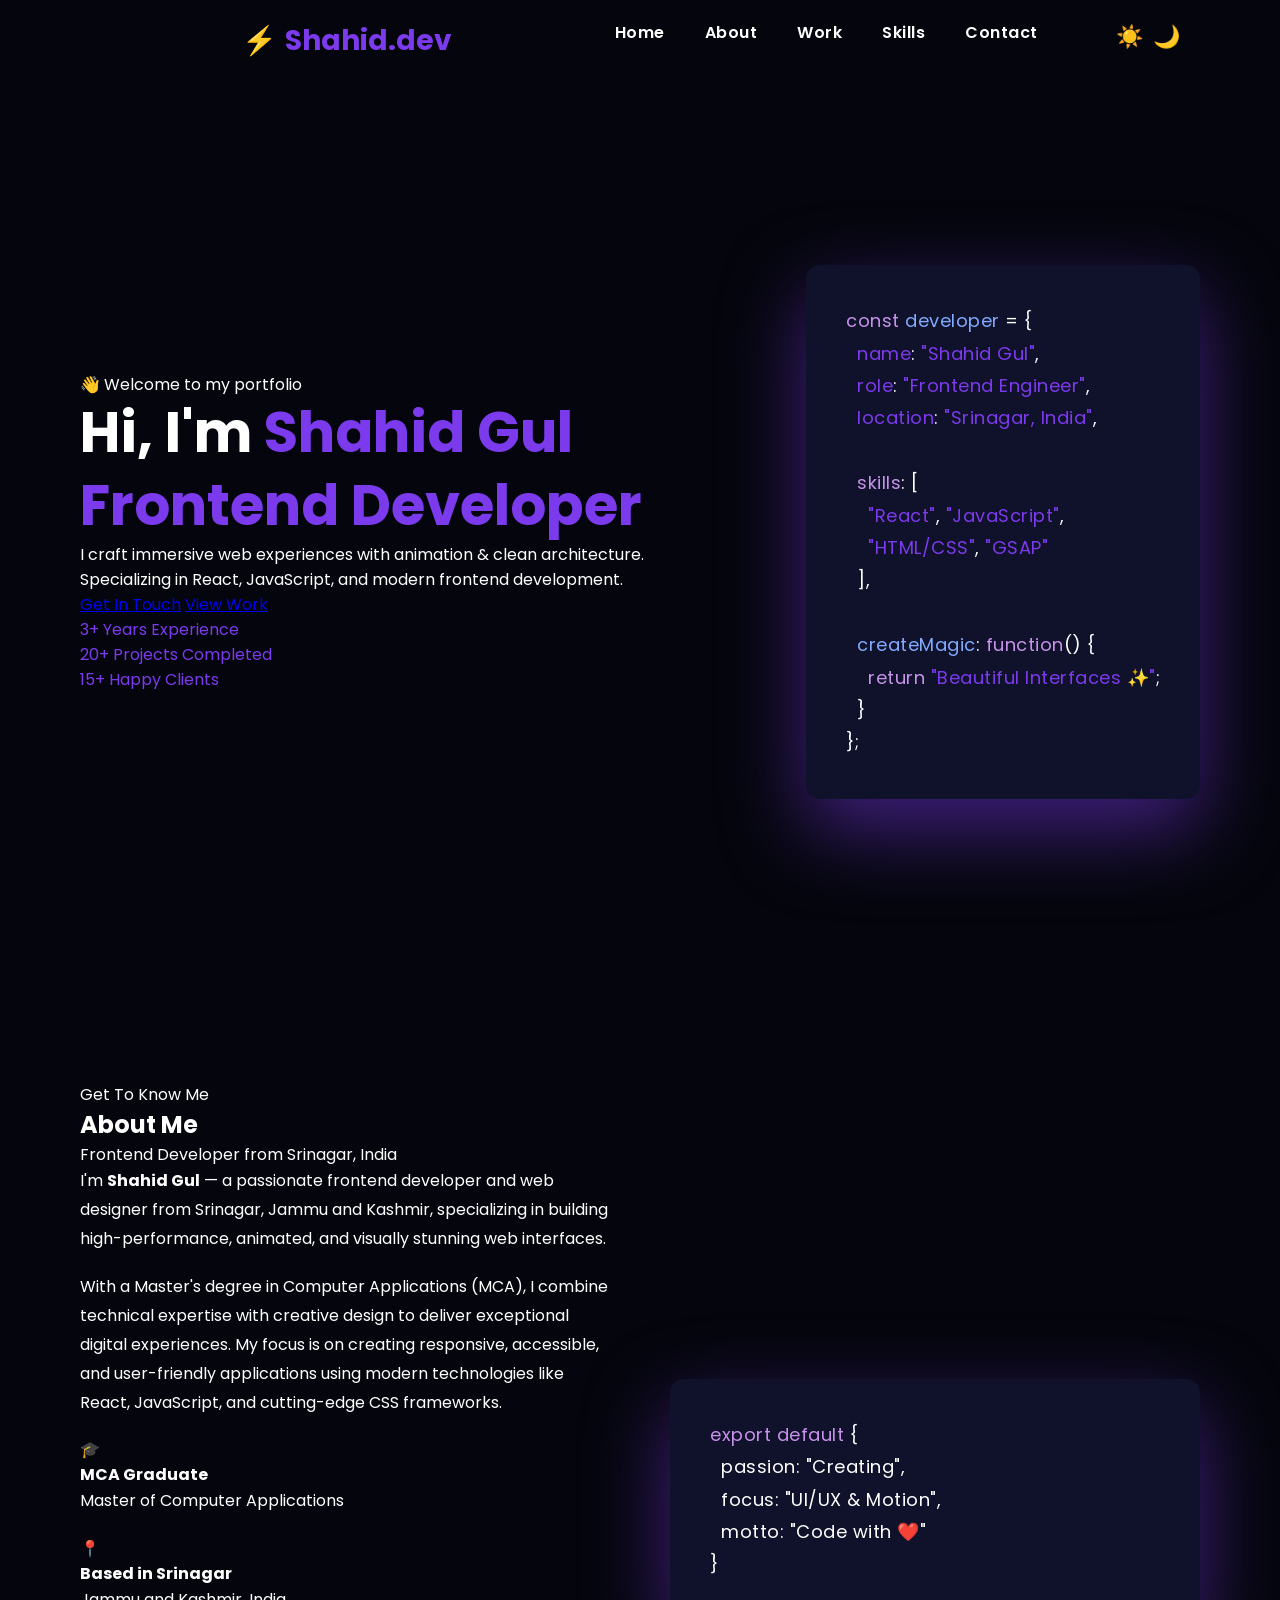
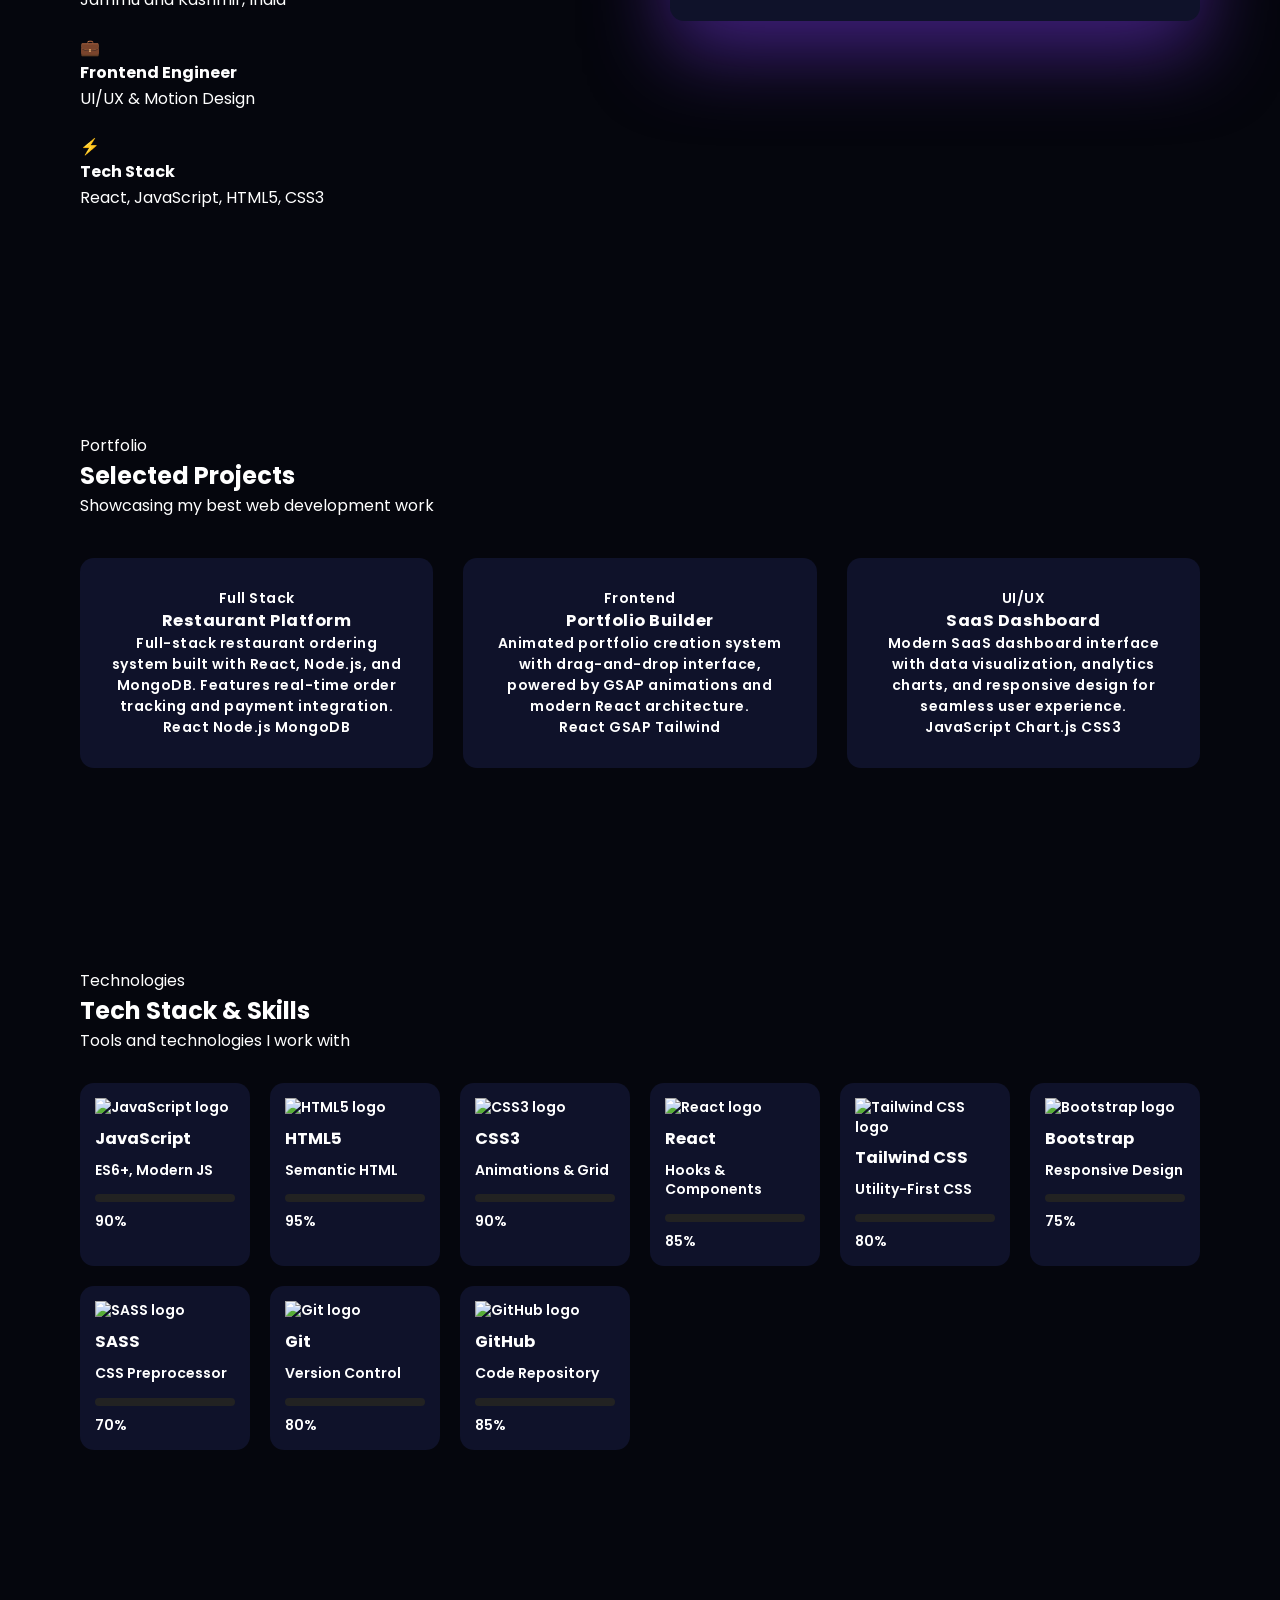
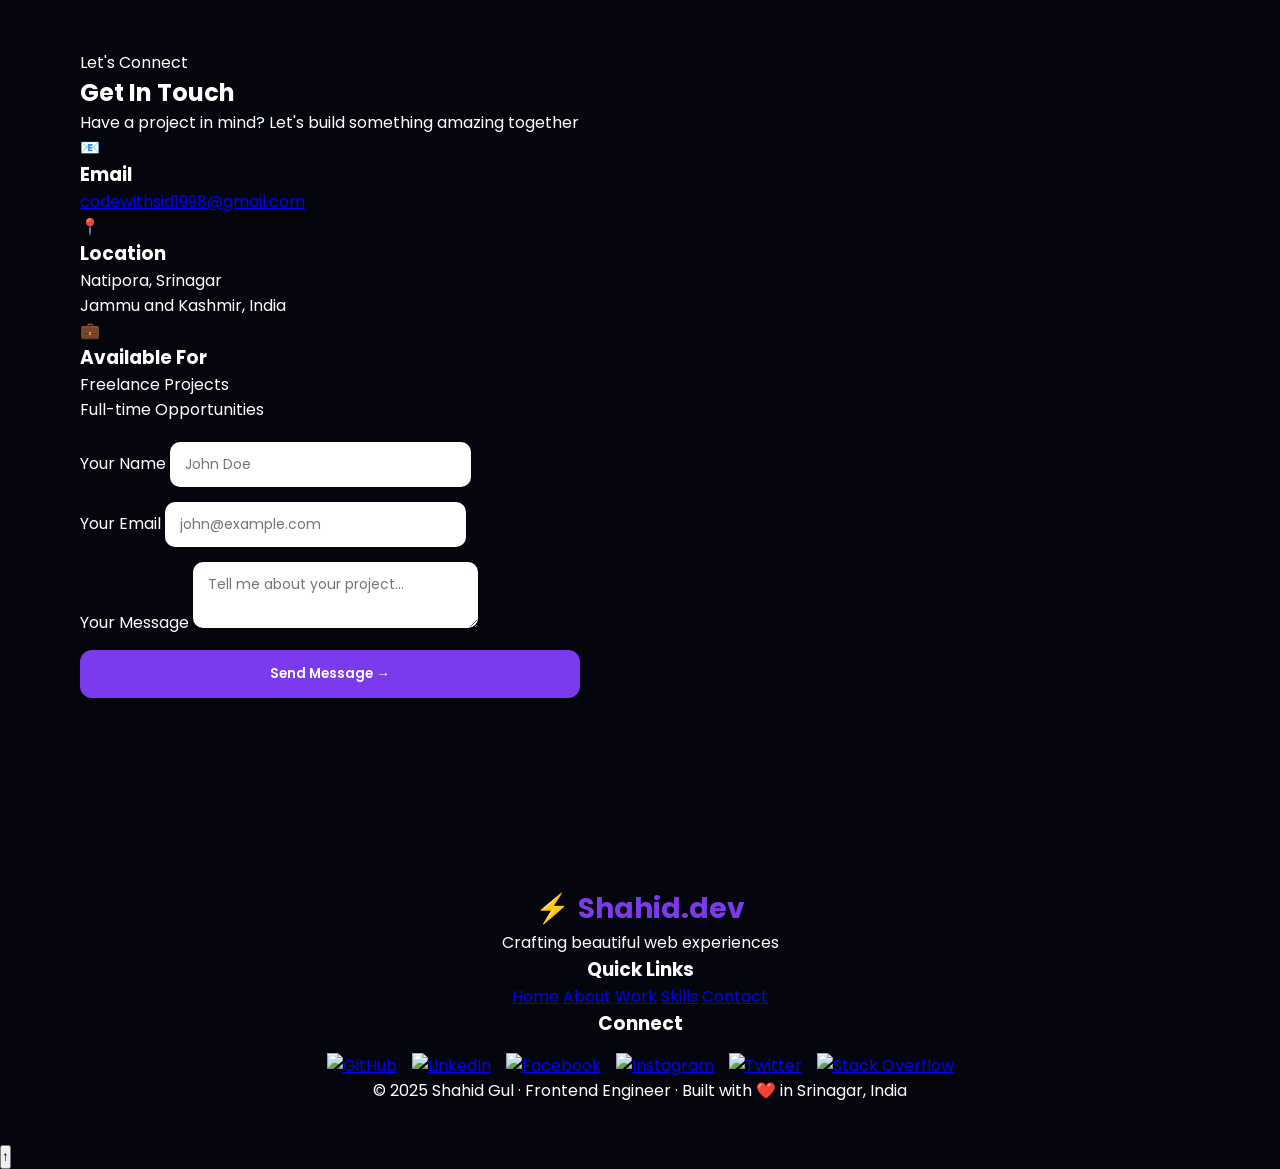
==== index.html @ ed19903a "Update index.html" ====
<!DOCTYPE html>
<html lang="en">

<head>
  <meta charset="UTF-8">
  <meta http-equiv="X-UA-Compatible" content="IE=edge">
  <meta name="viewport" content="width=device-width, initial-scale=1.0">

  <!-- Primary Meta Tags -->
  <title>Shahid Gul | Frontend Developer & Web Designer Portfolio</title>
  <meta name="title" content="Shahid Gul | Frontend Developer & Web Designer Portfolio">
  <meta name="description" content="Shahid Gul - Frontend Engineer specializing in React, JavaScript, HTML/CSS. MCA Graduate from Srinagar creating high-performance animated web interfaces. View portfolio projects and contact for web development services.">
  <meta name="keywords" content="Shahid Gul, frontend developer, web developer portfolio, React developer, JavaScript developer, Srinagar developer, MCA graduate, UI developer, web designer Kashmir, frontend engineer">
  <meta name="author" content="Shahid Gul">
  <meta name="robots" content="index, follow">
  <link rel="canonical" href="https://shahidgul.dev/">

  <!-- Open Graph / Facebook -->
  <meta property="og:type" content="website">
  <meta property="og:url" content="https://shahidgul.dev/">
  <meta property="og:title" content="Shahid Gul | Frontend Developer & Web Designer Portfolio">
  <meta property="og:description" content="Frontend Engineer specializing in React, JavaScript, and animated web interfaces. View my portfolio projects and get in touch for web development services.">
  <meta property="og:image" content="https://shahidgul.dev/img/og-image.jpg">
  <meta property="og:site_name" content="Shahid Gul Portfolio">
  <meta property="og:locale" content="en_US">

  <!-- Twitter Card -->
  <meta name="twitter:card" content="summary_large_image">
  <meta name="twitter:url" content="https://shahidgul.dev/">
  <meta name="twitter:title" content="Shahid Gul | Frontend Developer Portfolio">
  <meta name="twitter:description" content="Frontend Engineer specializing in React, JavaScript, and animated web interfaces. MCA Graduate from Srinagar, India.">
  <meta name="twitter:image" content="https://shahidgul.dev/img/twitter-card.jpg">
  <meta name="twitter:creator" content="@Imshahidsid">

  <!-- Favicon -->
  <link rel="icon" type="image/png" sizes="32x32" href="img/favicon-32x32.png">
  <link rel="icon" type="image/png" sizes="16x16" href="img/favicon-16x16.png">
  <link rel="apple-touch-icon" sizes="180x180" href="img/apple-touch-icon.png">

  <!-- Schema.org JSON-LD Structured Data -->
  <script type="application/ld+json">
  {
    "@context": "https://schema.org",
    "@type": "Person",
    "name": "Shahid Gul",
    "url": "https://shahidgul.dev",
    "image": "https://shahidgul.dev/img/profile.jpg",
    "jobTitle": "Frontend Developer",
    "worksFor": {
      "@type": "Organization",
      "name": "Freelance"
    },
    "description": "Frontend Engineer specializing in React, JavaScript, HTML/CSS and animated web interfaces",
    "address": {
      "@type": "PostalAddress",
      "addressLocality": "Srinagar",
      "addressRegion": "Jammu and Kashmir",
      "addressCountry": "India"
    },
    "alumniOf": {
      "@type": "EducationalOrganization",
      "name": "University (MCA Graduate)"
    },
    "knowsAbout": [
      "JavaScript",
      "React",
      "HTML",
      "CSS",
      "Tailwind CSS",
      "Bootstrap",
      "SASS",
      "Git",
      "GitHub",
      "Frontend Development",
      "Web Design",
      "UI/UX"
    ],
    "sameAs": [
      "https://github.com/Shahidsid007",
      "https://linkedin.com/in/shahid-gul-42a1691aa",
      "https://facebook.com/ishahid.1998",
      "https://instagram.com/i.mshahid___sid",
      "https://x.com/Imshahidsid",
      "https://stackoverflow.com/users/14758146"
    ]
  }
  </script>

  <!-- Fonts -->
  <link rel="preconnect" href="https://fonts.googleapis.com">
  <link rel="preconnect" href="https://fonts.gstatic.com" crossorigin>
  <link href="https://fonts.googleapis.com/css2?family=Poppins:wght@300;400;500;600;700;800&family=Fira+Code:wght@400;600&display=swap" rel="stylesheet">

  <!-- GSAP -->
  <script src="https://cdnjs.cloudflare.com/ajax/libs/gsap/3.12.5/gsap.min.js" defer></script>
  <script src="https://cdnjs.cloudflare.com/ajax/libs/gsap/3.12.5/ScrollTrigger.min.js" defer></script>

  <!-- CSS -->
  <link rel="stylesheet" href="style.css">
</head>

<body class="dark">

  <!-- Animated Background -->
  <div class="animated-bg">
    <div class="gradient-circle circle-1"></div>
    <div class="gradient-circle circle-2"></div>
    <div class="gradient-circle circle-3"></div>
  </div>

  <!-- THEME SWITCH -->
  <div class="theme-switch" aria-label="Toggle dark/light theme">
    <span class="sun" aria-hidden="true">☀️</span>
    <span class="moon" aria-hidden="true">🌙</span>
  </div>

  <!-- NAVBAR -->
  <header class="navbar" role="banner">
    <div class="logo">
      <span class="logo-icon">⚡</span>
      <span class="logo-text">Shahid.dev</span>
    </div>
    <nav class="nav-links" role="navigation" aria-label="Main navigation">
      <a href="#home" class="nav-link">Home</a>
      <a href="#about-section" class="nav-link">About</a>
      <a href="#work" class="nav-link">Work</a>
      <a href="#tech-stack" class="nav-link">Skills</a>
      <a href="#contact" class="nav-link">Contact</a>
    </nav>
  </header>

  <!-- HERO -->
  <section class="hero" id="home">
    <div class="hero-content parallax" data-depth="0.4">
      <div class="hero-badge">👋 Welcome to my portfolio</div>
      <h1>
        Hi, I'm <span class="gradient-text">Shahid Gul</span><br>
        <span class="typing-text">Frontend Developer</span>
      </h1>
      <p class="hero-subtitle">
        I craft immersive web experiences with animation & clean architecture. 
        Specializing in React, JavaScript, and modern frontend development.
      </p>
      <div class="hero-buttons">
        <a href="#contact" class="btn btn-primary">Get In Touch</a>
        <a href="#work" class="btn btn-secondary">View Work</a>
      </div>
      <div class="hero-stats">
        <div class="stat-item">
          <span class="stat-number">3+</span>
          <span class="stat-label">Years Experience</span>
        </div>
        <div class="stat-item">
          <span class="stat-number">20+</span>
          <span class="stat-label">Projects Completed</span>
        </div>
        <div class="stat-item">
          <span class="stat-number">15+</span>
          <span class="stat-label">Happy Clients</span>
        </div>
      </div>
    </div>

    <div class="hero-visual parallax" data-depth="0.8">
      <div class="code-card big" role="img" aria-label="Code snippet example">
        <div class="code-header">
          <span class="dot red" aria-hidden="true"></span>
          <span class="dot yellow" aria-hidden="true"></span>
          <span class="dot green" aria-hidden="true"></span>
        </div>
        <pre class="code"><span class="kw">const</span> <span class="func">developer</span> = {
  <span class="prop">name</span>: <span class="str">"Shahid Gul"</span>,
  <span class="prop">role</span>: <span class="str">"Frontend Engineer"</span>,
  <span class="prop">location</span>: <span class="str">"Srinagar, India"</span>,
  
  <span class="kw">skills</span>: [
    <span class="str">"React"</span>, <span class="str">"JavaScript"</span>,
    <span class="str">"HTML/CSS"</span>, <span class="str">"GSAP"</span>
  ],
  
  <span class="func">createMagic</span>: <span class="kw">function</span>() {
    <span class="kw">return</span> <span class="str">"Beautiful Interfaces ✨"</span>;
  }
};</pre>
      </div>
    </div>
  </section>

  <!-- ABOUT -->
  <section class="section about-section" id="about-section">
    <div class="section-header">
      <span class="section-badge">Get To Know Me</span>
      <h2 class="section-title">About Me</h2>
      <p class="section-subtitle">Frontend Developer from Srinagar, India</p>
    </div>

    <div class="about-grid">
      <div class="about-text">
        <div class="about-content">
          <p class="lead-text">
            I'm <strong>Shahid Gul</strong> — a passionate frontend developer and web designer 
            from Srinagar, Jammu and Kashmir, specializing in building high-performance, 
            animated, and visually stunning web interfaces.
          </p>
          <p>
            With a Master's degree in Computer Applications (MCA), I combine technical 
            expertise with creative design to deliver exceptional digital experiences. 
            My focus is on creating responsive, accessible, and user-friendly applications 
            using modern technologies like React, JavaScript, and cutting-edge CSS frameworks.
          </p>
          <div class="about-highlights">
            <div class="highlight-item">
              <span class="highlight-icon">🎓</span>
              <div>
                <strong>MCA Graduate</strong>
                <p>Master of Computer Applications</p>
              </div>
            </div>
            <div class="highlight-item">
              <span class="highlight-icon">📍</span>
              <div>
                <strong>Based in Srinagar</strong>
                <p>Jammu and Kashmir, India</p>
              </div>
            </div>
            <div class="highlight-item">
              <span class="highlight-icon">💼</span>
              <div>
                <strong>Frontend Engineer</strong>
                <p>UI/UX & Motion Design</p>
              </div>
            </div>
            <div class="highlight-item">
              <span class="highlight-icon">⚡</span>
              <div>
                <strong>Tech Stack</strong>
                <p>React, JavaScript, HTML5, CSS3</p>
              </div>
            </div>
          </div>
        </div>
      </div>

      <div class="about-visual parallax" data-depth="0.6">
        <div class="code-card mini" role="img" aria-label="Developer focus code snippet">
          <div class="code-header">
            <span class="dot red"></span>
            <span class="dot yellow"></span>
            <span class="dot green"></span>
          </div>
          <pre class="code"><span class="kw">export default</span> {
  <span class="prop">passion</span>: <span class="str">"Creating"</span>,
  <span class="prop">focus</span>: <span class="str">"UI/UX & Motion"</span>,
  <span class="prop">motto</span>: <span class="str">"Code with ❤️"</span>
}</pre>
        </div>
        <div class="about-image-placeholder">
          <div class="profile-decoration"></div>
        </div>
      </div>
    </div>
  </section>

  <!-- WORK -->
  <section class="section" id="work">
    <div class="section-header">
      <span class="section-badge">Portfolio</span>
      <h2 class="section-title">Selected Projects</h2>
      <p class="section-subtitle">Showcasing my best web development work</p>
    </div>

    <div class="cards">
      <article class="card" data-category="web-app">
        <div class="card-image">
          <div class="card-overlay">
            <span class="card-tag">Full Stack</span>
          </div>
        </div>
        <div class="card-content">
          <h3>Restaurant Platform</h3>
          <p>Full-stack restaurant ordering system built with React, Node.js, and MongoDB. Features real-time order tracking and payment integration.</p>
          <div class="card-tech">
            <span class="tech-badge">React</span>
            <span class="tech-badge">Node.js</span>
            <span class="tech-badge">MongoDB</span>
          </div>
        </div>
      </article>

      <article class="card" data-category="web-design">
        <div class="card-image">
          <div class="card-overlay">
            <span class="card-tag">Frontend</span>
          </div>
        </div>
        <div class="card-content">
          <h3>Portfolio Builder</h3>
          <p>Animated portfolio creation system with drag-and-drop interface, powered by GSAP animations and modern React architecture.</p>
          <div class="card-tech">
            <span class="tech-badge">React</span>
            <span class="tech-badge">GSAP</span>
            <span class="tech-badge">Tailwind</span>
          </div>
        </div>
      </article>

      <article class="card" data-category="ui-ux">
        <div class="card-image">
          <div class="card-overlay">
            <span class="card-tag">UI/UX</span>
          </div>
        </div>
        <div class="card-content">
          <h3>SaaS Dashboard</h3>
          <p>Modern SaaS dashboard interface with data visualization, analytics charts, and responsive design for seamless user experience.</p>
          <div class="card-tech">
            <span class="tech-badge">JavaScript</span>
            <span class="tech-badge">Chart.js</span>
            <span class="tech-badge">CSS3</span>
          </div>
        </div>
      </article>
    </div>
  </section>

  <!-- TECH STACK -->
  <section class="section" id="tech-stack">
    <div class="section-header">
      <span class="section-badge">Technologies</span>
      <h2 class="section-title">Tech Stack & Skills</h2>
      <p class="section-subtitle">Tools and technologies I work with</p>
    </div>

    <div class="tech-grid">
      <div class="tech-card" data-skill="90">
        <div class="tech-icon">
          <img src="img/js.png" alt="JavaScript logo" width="48" height="48" loading="lazy" />
        </div>
        <h3>JavaScript</h3>
        <p>ES6+, Modern JS</p>
        <div class="skill-bar" role="progressbar" aria-valuenow="90" aria-valuemin="0" aria-valuemax="100">
          <div class="skill-fill" data-width="90%"></div>
        </div>
        <span class="skill-percentage">90%</span>
      </div>

      <div class="tech-card" data-skill="95">
        <div class="tech-icon">
          <img src="img/html.png" alt="HTML5 logo" width="48" height="48" loading="lazy" />
        </div>
        <h3>HTML5</h3>
        <p>Semantic HTML</p>
        <div class="skill-bar" role="progressbar" aria-valuenow="95" aria-valuemin="0" aria-valuemax="100">
          <div class="skill-fill" data-width="95%"></div>
        </div>
        <span class="skill-percentage">95%</span>
      </div>

      <div class="tech-card" data-skill="90">
        <div class="tech-icon">
          <img src="img/css-3.png" alt="CSS3 logo" width="48" height="48" loading="lazy" />
        </div>
        <h3>CSS3</h3>
        <p>Animations & Grid</p>
        <div class="skill-bar" role="progressbar" aria-valuenow="90" aria-valuemin="0" aria-valuemax="100">
          <div class="skill-fill" data-width="90%"></div>
        </div>
        <span class="skill-percentage">90%</span>
      </div>

      <div class="tech-card" data-skill="85">
        <div class="tech-icon">
          <img src="img/atom.png" alt="React logo" width="48" height="48" loading="lazy" />
        </div>
        <h3>React</h3>
        <p>Hooks & Components</p>
        <div class="skill-bar" role="progressbar" aria-valuenow="85" aria-valuemin="0" aria-valuemax="100">
          <div class="skill-fill" data-width="85%"></div>
        </div>
        <span class="skill-percentage">85%</span>
      </div>

      <div class="tech-card" data-skill="80">
        <div class="tech-icon">
          <img src="img/tailwind.png" alt="Tailwind CSS logo" width="48" height="48" loading="lazy" />
        </div>
        <h3>Tailwind CSS</h3>
        <p>Utility-First CSS</p>
        <div class="skill-bar" role="progressbar" aria-valuenow="80" aria-valuemin="0" aria-valuemax="100">
          <div class="skill-fill" data-width="80%"></div>
        </div>
        <span class="skill-percentage">80%</span>
      </div>

      <div class="tech-card" data-skill="75">
        <div class="tech-icon">
          <img src="img/bootstrap.png" alt="Bootstrap logo" width="48" height="48" loading="lazy" />
        </div>
        <h3>Bootstrap</h3>
        <p>Responsive Design</p>
        <div class="skill-bar" role="progressbar" aria-valuenow="75" aria-valuemin="0" aria-valuemax="100">
          <div class="skill-fill" data-width="75%"></div>
        </div>
        <span class="skill-percentage">75%</span>
      </div>

      <div class="tech-card" data-skill="70">
        <div class="tech-icon">
          <img src="img/sass.png" alt="SASS logo" width="48" height="48" loading="lazy" />
        </div>
        <h3>SASS</h3>
        <p>CSS Preprocessor</p>
        <div class="skill-bar" role="progressbar" aria-valuenow="70" aria-valuemin="0" aria-valuemax="100">
          <div class="skill-fill" data-width="70%"></div>
        </div>
        <span class="skill-percentage">70%</span>
      </div>

      <div class="tech-card" data-skill="80">
        <div class="tech-icon">
          <img src="img/social.png" alt="Git logo" width="48" height="48" loading="lazy" />
        </div>
        <h3>Git</h3>
        <p>Version Control</p>
        <div class="skill-bar" role="progressbar" aria-valuenow="80" aria-valuemin="0" aria-valuemax="100">
          <div class="skill-fill" data-width="80%"></div>
        </div>
        <span class="skill-percentage">80%</span>
      </div>

      <div class="tech-card" data-skill="85">
        <div class="tech-icon">
          <img src="img/github.png" alt="GitHub logo" width="48" height="48" loading="lazy" />
        </div>
        <h3>GitHub</h3>
        <p>Code Repository</p>
        <div class="skill-bar" role="progressbar" aria-valuenow="85" aria-valuemin="0" aria-valuemax="100">
          <div class="skill-fill" data-width="85%"></div>
        </div>
        <span class="skill-percentage">85%</span>
      </div>
    </div>
  </section>

  <!-- CONTACT -->
  <section class="section" id="contact">
    <div class="section-header">
      <span class="section-badge">Let's Connect</span>
      <h2 class="section-title">Get In Touch</h2>
      <p class="section-subtitle">Have a project in mind? Let's build something amazing together</p>
    </div>

    <div class="contact-wrapper">
      <div class="contact-info">
        <div class="contact-item">
          <div class="contact-icon">📧</div>
          <div>
            <h3>Email</h3>
            <a href="mailto:codewithsid1998@gmail.com">codewithsid1998@gmail.com</a>
          </div>
        </div>
        <div class="contact-item">
          <div class="contact-icon">📍</div>
          <div>
            <h3>Location</h3>
            <p>Natipora, Srinagar<br>Jammu and Kashmir, India</p>
          </div>
        </div>
        <div class="contact-item">
          <div class="contact-icon">💼</div>
          <div>
            <h3>Available For</h3>
            <p>Freelance Projects<br>Full-time Opportunities</p>
          </div>
        </div>
      </div>

      <form action="mailto:codewithsid1998@gmail.com" method="post" enctype="text/plain" class="contact-form">
        <div class="form-group">
          <label for="name">Your Name</label>
          <input type="text" id="name" name="name" placeholder="John Doe" required>
        </div>
        
        <div class="form-group">
          <label for="email">Your Email</label>
          <input type="email" id="email" name="email" placeholder="john@example.com" required>
        </div>
        
        <div class="form-group">
          <label for="message">Your Message</label>
          <textarea id="message" name="message" placeholder="Tell me about your project..." required></textarea>
        </div>
        
        <button type="submit" class="btn btn-primary btn-block">
          <span>Send Message</span>
          <span class="btn-icon">→</span>
        </button>
      </form>
    </div>
  </section>

  <!-- FOOTER -->
  <footer class="footer" role="contentinfo">
    <div class="footer-content">
      <div class="footer-brand">
        <div class="logo">
          <span class="logo-icon">⚡</span>
          <span class="logo-text">Shahid.dev</span>
        </div>
        <p>Crafting beautiful web experiences</p>
      </div>

      <div class="footer-links">
        <h3>Quick Links</h3>
        <nav>
          <a href="#home">Home</a>
          <a href="#about-section">About</a>
          <a href="#work">Work</a>
          <a href="#tech-stack">Skills</a>
          <a href="#contact">Contact</a>
        </nav>
      </div>

      <div class="footer-social">
        <h3>Connect</h3>
        <div class="social-icons">
          <a href="https://github.com/Shahidsid007" target="_blank" rel="noopener noreferrer" aria-label="GitHub">
            <img src="img/github.png" alt="GitHub" width="32" height="32" loading="lazy">
          </a>
          <a href="https://linkedin.com/in/shahid-gul-42a1691aa" target="_blank" rel="noopener noreferrer" aria-label="LinkedIn">
            <img src="img/linkedin.png" alt="LinkedIn" width="32" height="32" loading="lazy">
          </a>
          <a href="https://facebook.com/ishahid.1998" target="_blank" rel="noopener noreferrer" aria-label="Facebook">
            <img src="img/facebook.png" alt="Facebook" width="32" height="32" loading="lazy">
          </a>
          <a href="https://instagram.com/i.mshahid___sid" target="_blank" rel="noopener noreferrer" aria-label="Instagram">
            <img src="img/instagram.png" alt="Instagram" width="32" height="32" loading="lazy">
          </a>
          <a href="https://x.com/Imshahidsid" target="_blank" rel="noopener noreferrer" aria-label="Twitter">
            <img src="img/twitter.png" alt="Twitter" width="32" height="32" loading="lazy">
          </a>
          <a href="https://stackoverflow.com/users/14758146" target="_blank" rel="noopener noreferrer" aria-label="Stack Overflow">
            <img src="img/stackoverflow.png" alt="Stack Overflow" width="32" height="32" loading="lazy">
          </a>
        </div>
      </div>
    </div>

    <div class="footer-bottom">
      <p>© 2025 Shahid Gul · Frontend Engineer · Built with ❤️ in Srinagar, India</p>
    </div>
  </footer>

  <!-- MOBILE NAV -->
  <nav class="bottom-nav" role="navigation" aria-label="Mobile navigation">
    <a href="#home" class="nav-item">
      <span class="nav-icon">🏠</span>
      <span class="nav-label">Home</span>
    </a>
    <a href="#about-section" class="nav-item">
      <span class="nav-icon">👤</span>
      <span class="nav-label">About</span>
    </a>
    <a href="#work" class="nav-item">
      <span class="nav-icon">💼</span>
      <span class="nav-label">Work</span>
    </a>
    <a href="#tech-stack" class="nav-item">
      <span class="nav-icon">⚡</span>
      <span class="nav-label">Skills</span>
    </a>
    <a href="#contact" class="nav-item">
      <span class="nav-icon">✉️</span>
      <span class="nav-label">Contact</span>
    </a>
  </nav>

  <!-- SCROLL TO TOP -->
  <button class="scroll-to-top" aria-label="Scroll to top">
    <span>↑</span>
  </button>

  <script src="script.js"></script>
</body>

</html>
---- style.css ----
/* GLOBAL */
* { margin:0; padding:0; box-sizing:border-box; font-family:'Poppins','Teko',sans-serif; }
body.dark { background:#05060d; color:#fff; }
body.light { background:#f4f4f9; color:#05060d; }

/* THEME SWITCH */
.theme-switch { position:fixed; top:20px; right:100px; z-index:100; cursor:pointer; font-size:22px; display:flex; align-items:center; gap:10px; }
/* DEFAULT (DARK THEME) */
.work-title {
  color: #ffffff;
}

/* LIGHT THEME OVERRIDE */
body.light .work-title {
  color: #000000; /* black text on white background */
}

/* NAVBAR */
.navbar { position:relative; top:0; width:100%; padding:20px 80px; display:flex; justify-content:space-evenly; z-index:10; }
.nav-links { display:flex; gap:40px; }
.nav-links a { color:inherit; font-weight:600; text-decoration:none; letter-spacing:0.5px; transition:.3s; }
.nav-links a:hover { color:#7c3aed; }
.logo { font-family:'Teko',sans-serif; font-weight:700; font-size:28px; color:#7c3aed; }

/* HERO */
.hero { min-height:100vh; display:flex; align-items:center; justify-content:space-between; padding:120px 80px; }
.hero h1 { font-size:56px; line-height:1.3; }
.hero span { color:#7c3aed; }
.hero-content { max-width:600px; }

/* CODE CARD */
.code-card { background:#0f122a; border-radius:14px; box-shadow:0 30px 80px rgba(124,58,237,.5); padding:40px; font-family:'Teko', monospace; font-size:18px; line-height:1.8; letter-spacing:0.5px; transition:.6s; max-width:100%; }
.code-card.big { width:100%; max-width:520px; }
.code-card:hover { transform:translateY(-20px) scale(1.05); }

/* SYNTAX COLORS */
.code .kw { color:#c792ea; }
.code .var { color:#ffcb6b; }
.code .func { color:#82aaff; }
.code .comment { color:#c3e88d; font-style:italic; }

/* ABOUT */
.section { padding:100px 80px; }
.about-grid { display:grid; grid-template-columns:1fr 1fr; gap:60px; align-items:center; }
.about-text h2 { font-size:36px; margin-bottom:20px; color:#7c3aed; }
.about-text p { font-size:16px; line-height:1.8; margin-bottom:20px; }
.about-text ul { list-style:none; }
.about-text ul li { margin-bottom:10px; font-size:14px; }

/* WORK */
.work-title { color:#fff; }
body.light .work-title { color:#000; }
.cards { display:grid; grid-template-columns:repeat(auto-fit,minmax(220px,1fr)); gap:30px; margin-top:40px; }
.card { background:#0f122a; padding:30px; border-radius:14px; transition:.4s; text-align:center; font-weight:600; cursor:pointer; font-size:14px; line-height:1.5; letter-spacing:0.5px; }
.card:hover { transform:translateY(-10px); background:linear-gradient(135deg,#7c3aed,#ff6b6b); }

/* TECH STACK */
.tech-grid { display:grid; grid-template-columns:repeat(auto-fit,minmax(150px,1fr)); gap:20px; margin-top:30px; }
.tech-card { background:#0f122a; padding:15px; border-radius:14px; display:flex; flex-direction:column; align-items:start; gap:10px; font-weight:600; font-size:14px; line-height:1.4; transition:.3s; color:#fff; }
.tech-card img { width:28px; height:28px; }
.skill-bar { width:100%; background:#222; height:8px; border-radius:8px; overflow:hidden; margin-top:4px; }
.skill-fill { height:100%; width:0; background:#7c3aed; border-radius:8px; }

/* CONTACT FORM */
.contact-form { display:flex; flex-direction:column; gap:15px; margin-top:20px; max-width:500px; }
.contact-form input, .contact-form textarea { padding:12px 15px; border-radius:10px; border:none; font-size:14px; }
.contact-form button { background:#7c3aed; color:#fff; padding:14px; border-radius:12px; font-weight:600; cursor:pointer; transition:.3s; border:none; }
.contact-form button:hover { background:#5a1fb2; transform:translateY(-2px); }
.code-card pre {
  max-width:100%;
  overflow-x:auto;
  white-space:pre-wrap;
  word-break:break-word;
}
.hero > * {
  min-width:0;
}

/* FOOTER */
.footer { text-align:center; padding:40px; margin-top:50px; }
.footer .social-icons { margin-top:15px; display:flex; justify-content:center; gap:15px; }
.footer .social-icons img { width:28px; height:28px; transition:.3s; }
.footer .social-icons img:hover { transform:scale(1.2); }

/* BOTTOM NAV */
.bottom-nav { display:none; position:fixed; bottom:0; width:100%; background:#0f122a; padding:12px 0; justify-content:space-around; z-index:10; }
.bottom-nav a { color:#aaa; font-size:12px; text-align:center; display:flex; flex-direction:column; align-items:center;   text-decoration: none; /* REMOVE UNDERLINE */
 }
.bottom-nav a span:first-child { font-size:18px; margin-bottom:4px; }

/* RESPONSIVE */
@media (max-width:900px){
  .navbar { display:none; }
  .bottom-nav { display:flex; }
  .hero { flex-direction:column; padding:80px 40px; }
  .about-grid { grid-template-columns:1fr; }
  .cards { grid-template-columns:1fr; }
  .tech-grid { grid-template-columns:1fr; }
}

/* Make hero stack and center on mobile */
@media (max-width:900px){
  .hero {
    flex-direction:column;
    padding:80px 20px;
    text-align:center;
  }

  .hero-content {
    max-width:100%;
  }

  .code-card.big {
    width:100%;
    max-width:100%;
  }
}
/* HIDE FOOTER SOCIAL ICONS ON PHONE & TABLET */
@media (max-width: 900px) {
  .footer .social-icons {
    display: none;
  }
}
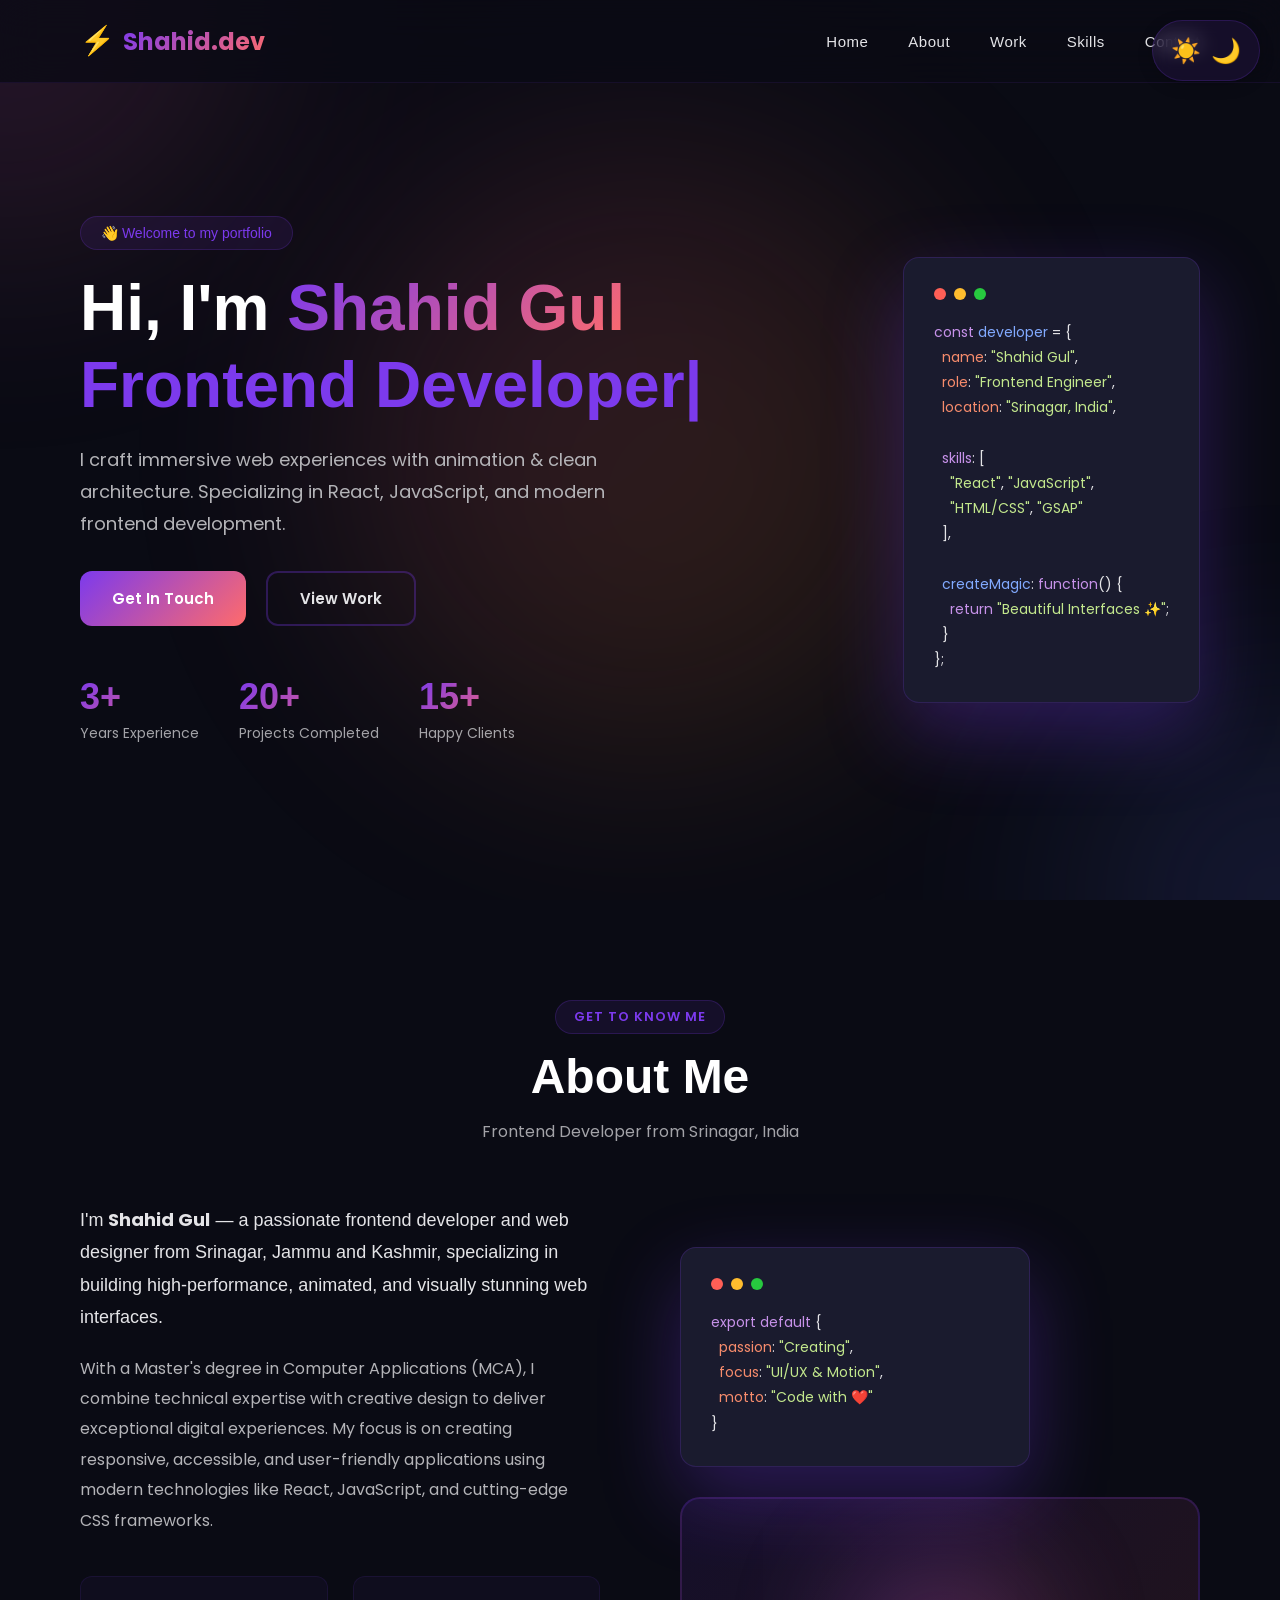
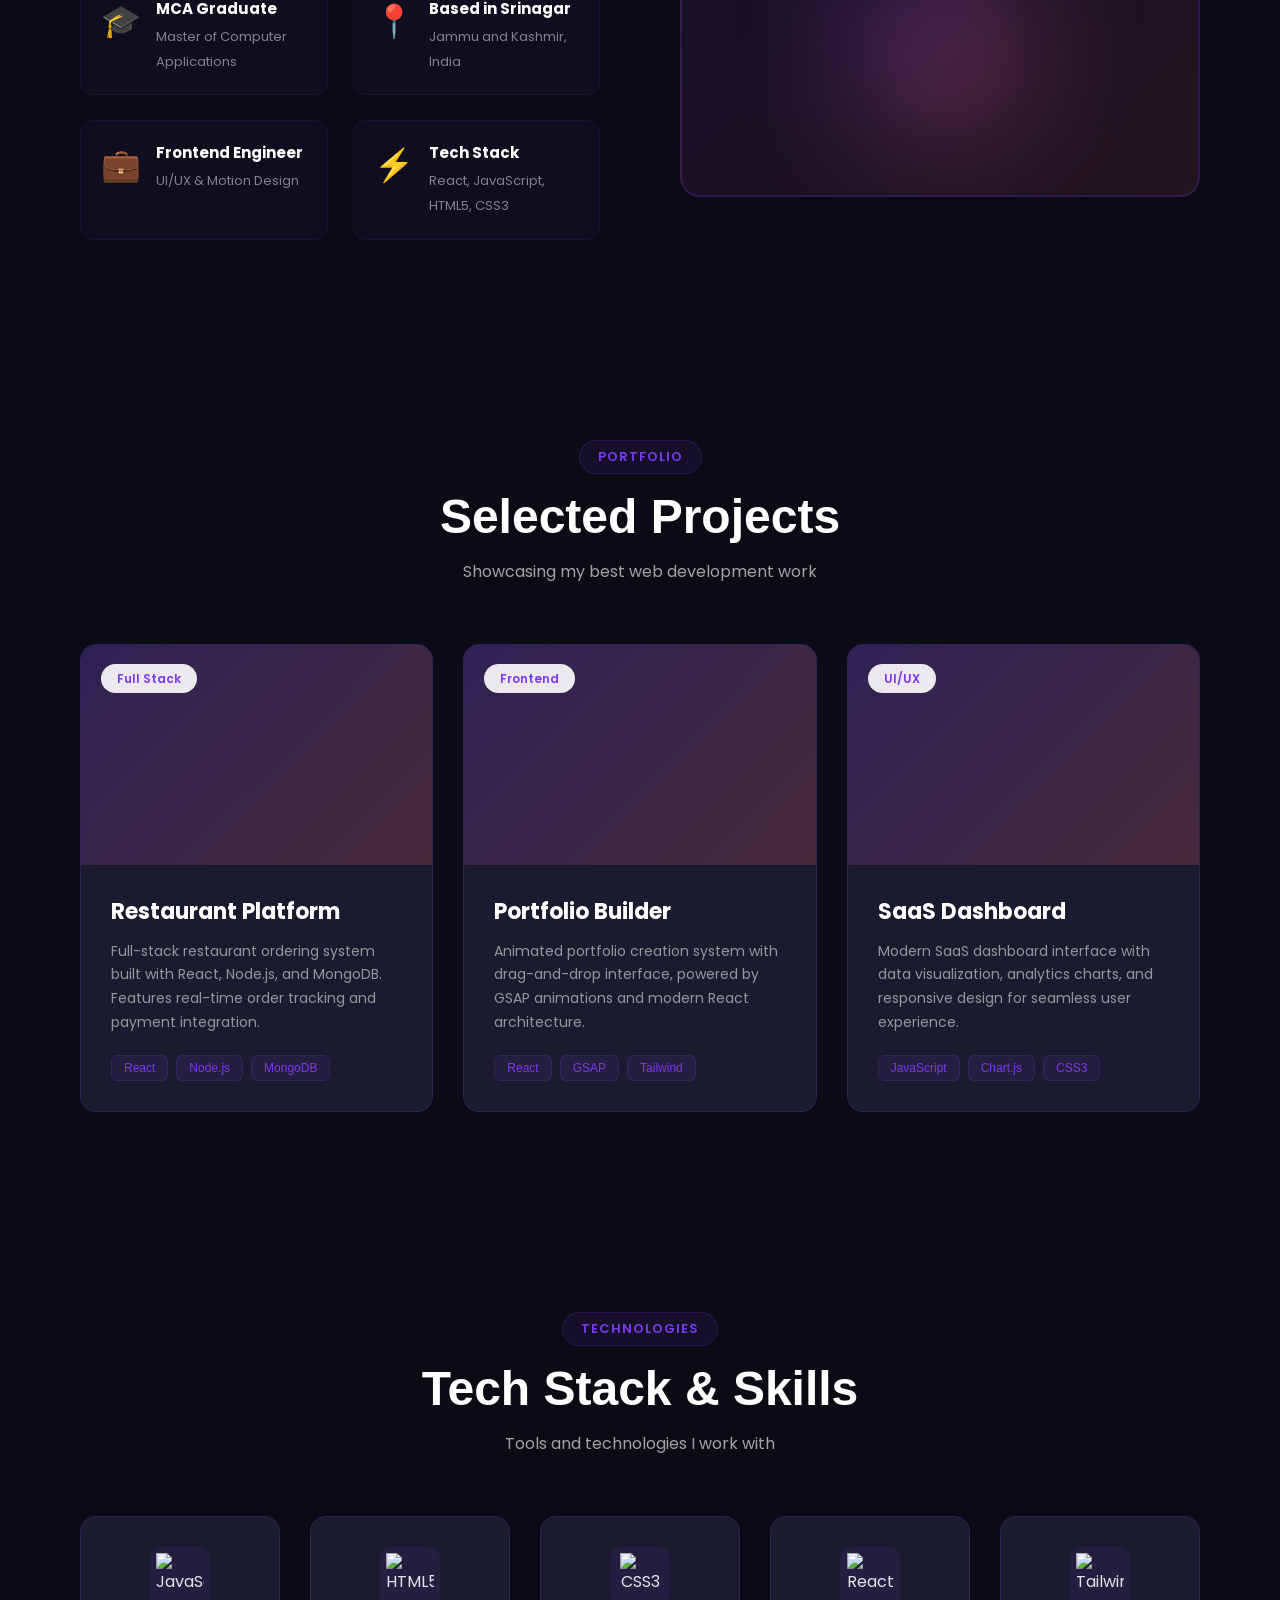
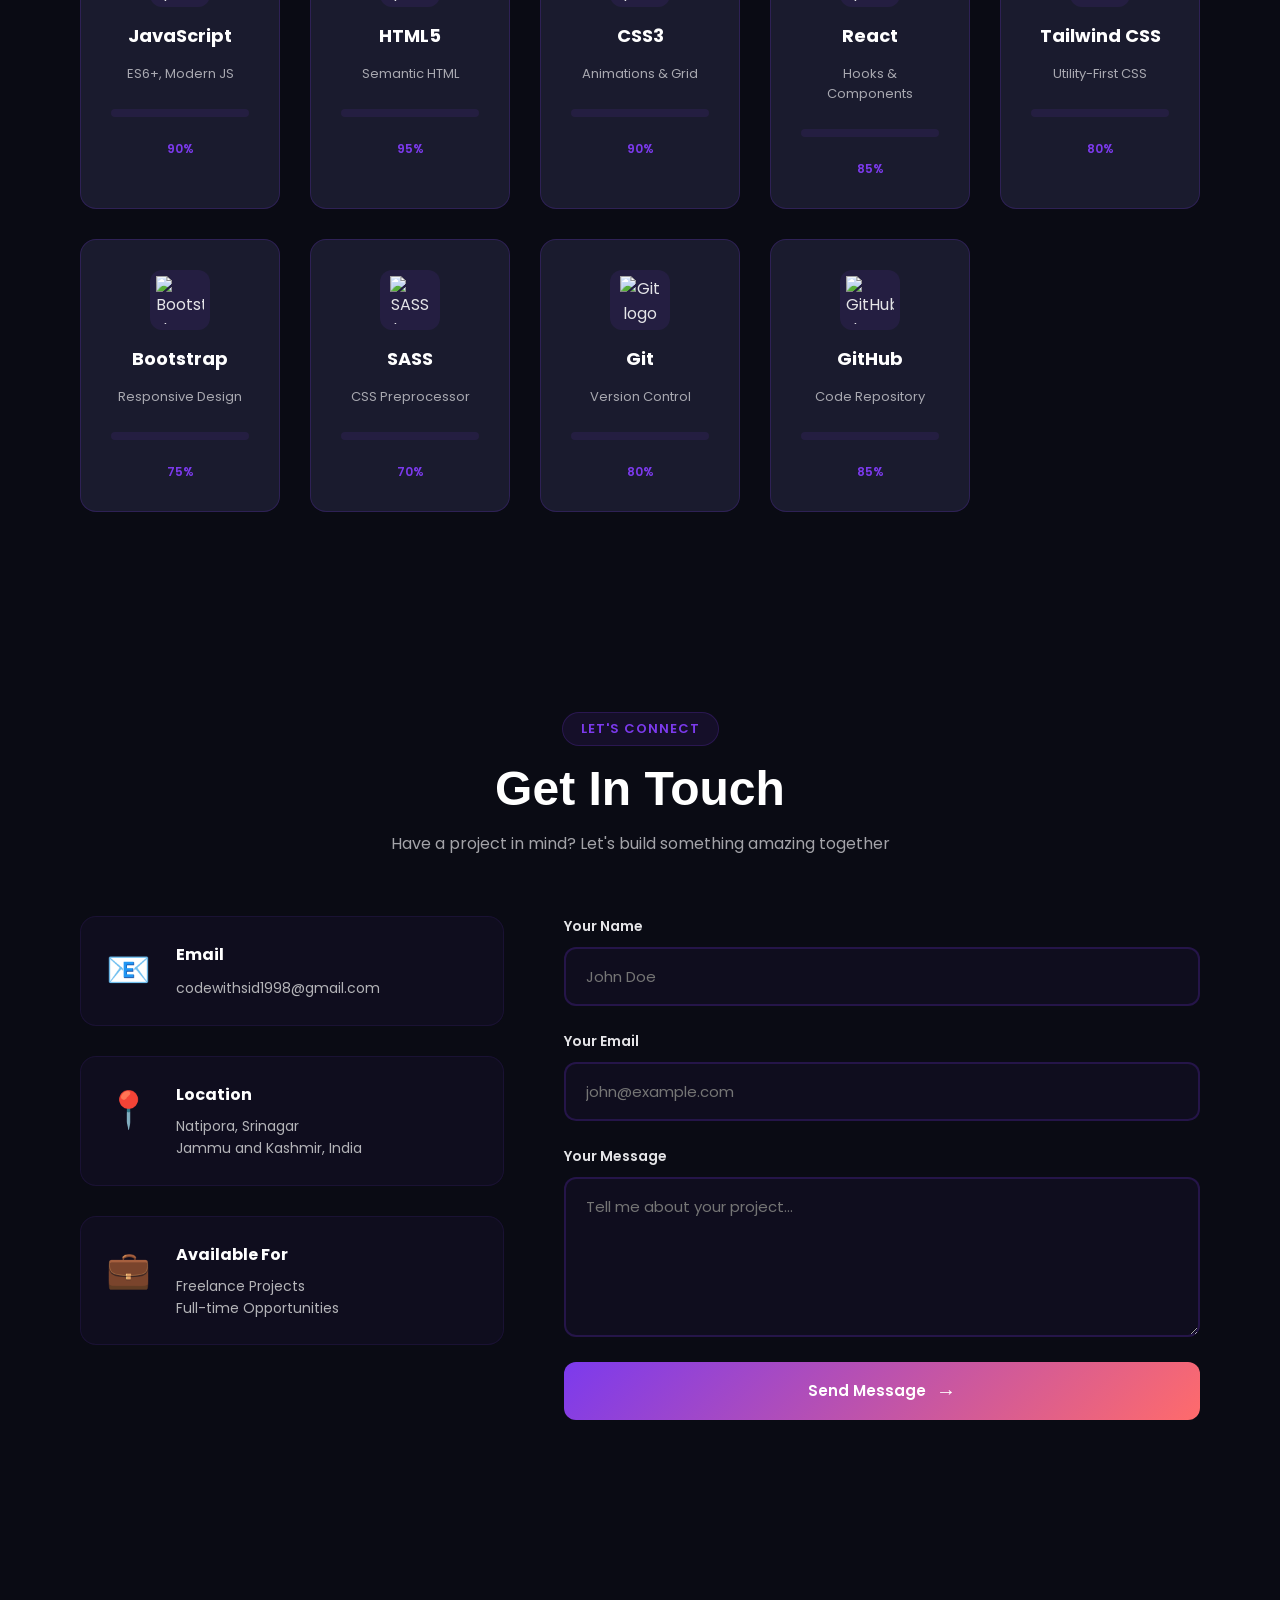
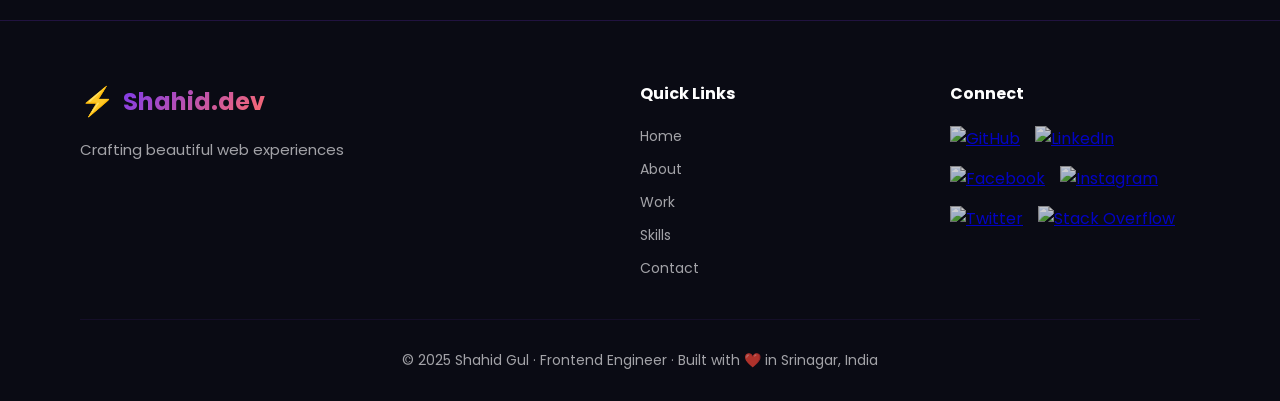
==== commit d919b74e: "Update index.html" ====
--- a/index.html
+++ b/index.html
@@ -108,11 +108,11 @@
     <div class="gradient-circle circle-3"></div>
   </div>
 
-  <!-- THEME SWITCH -->
-  <div class="theme-switch" aria-label="Toggle dark/light theme">
-    <span class="sun" aria-hidden="true">☀️</span>
-    <span class="moon" aria-hidden="true">🌙</span>
-  </div>
+  <!-- THEME SWITCH - FIXED -->
+  <button class="theme-switch" aria-label="Toggle dark/light theme" type="button">
+    <span class="theme-icon sun">☀️</span>
+    <span class="theme-icon moon">🌙</span>
+  </button>
 
   <!-- NAVBAR -->
   <header class="navbar" role="banner">
--- a/style.css
+++ b/style.css
@@ -1,124 +1,1231 @@
-/* GLOBAL */
-* { margin:0; padding:0; box-sizing:border-box; font-family:'Poppins','Teko',sans-serif; }
-body.dark { background:#05060d; color:#fff; }
-body.light { background:#f4f4f9; color:#05060d; }
-
-/* THEME SWITCH */
-.theme-switch { position:fixed; top:20px; right:100px; z-index:100; cursor:pointer; font-size:22px; display:flex; align-items:center; gap:10px; }
-/* DEFAULT (DARK THEME) */
-.work-title {
+/* ===== RESET & GLOBAL ===== */
+* {
+  margin: 0;
+  padding: 0;
+  box-sizing: border-box;
+  font-family: 'Poppins', sans-serif;
+}
+
+html {
+  scroll-behavior: smooth;
+}
+
+body {
+  overflow-x: hidden;
+  transition: background 0.3s ease, color 0.3s ease;
+}
+
+/* ===== DARK THEME (DEFAULT) ===== */
+body.dark {
+  background: #0a0b14;
+  color: #e4e4e7;
+}
+
+/* ===== LIGHT THEME ===== */
+body.light {
+  background: #ffffff;
+  color: #1a1a1a;
+}
+
+/* ===== ANIMATED BACKGROUND ===== */
+.animated-bg {
+  position: fixed;
+  top: 0;
+  left: 0;
+  width: 100%;
+  height: 100%;
+  z-index: -1;
+  overflow: hidden;
+  pointer-events: none;
+}
+
+.gradient-circle {
+  position: absolute;
+  border-radius: 50%;
+  filter: blur(120px);
+  opacity: 0.15;
+  animation: float 20s infinite ease-in-out;
+}
+
+body.dark .gradient-circle {
+  opacity: 0.15;
+}
+
+body.light .gradient-circle {
+  opacity: 0.08;
+}
+
+.circle-1 {
+  width: 500px;
+  height: 500px;
+  background: linear-gradient(135deg, #7c3aed, #ff6b6b);
+  top: -250px;
+  left: -250px;
+  animation-delay: 0s;
+}
+
+.circle-2 {
+  width: 400px;
+  height: 400px;
+  background: linear-gradient(135deg, #3b82f6, #8b5cf6);
+  bottom: -200px;
+  right: -200px;
+  animation-delay: 5s;
+}
+
+.circle-3 {
+  width: 600px;
+  height: 600px;
+  background: linear-gradient(135deg, #ec4899, #f59e0b);
+  top: 50%;
+  left: 50%;
+  transform: translate(-50%, -50%);
+  animation-delay: 10s;
+}
+
+@keyframes float {
+  0%, 100% { transform: translateY(0) translateX(0); }
+  25% { transform: translateY(-50px) translateX(50px); }
+  50% { transform: translateY(-100px) translateX(-50px); }
+  75% { transform: translateY(-50px) translateX(-100px); }
+}
+
+/* ===== THEME SWITCH ===== */
+.theme-switch {
+  position: fixed;
+  top: 20px;
+  right: 20px;
+  z-index: 1001;
+  cursor: pointer;
+  font-size: 24px;
+  display: flex;
+  align-items: center;
+  gap: 10px;
+  background: rgba(124, 58, 237, 0.1);
+  padding: 12px 18px;
+  border-radius: 50px;
+  backdrop-filter: blur(10px);
+  border: 1px solid rgba(124, 58, 237, 0.2);
+  transition: all 0.3s ease;
+  box-shadow: 0 4px 15px rgba(0, 0, 0, 0.2);
+}
+
+.theme-switch:hover {
+  transform: scale(1.05);
+  background: rgba(124, 58, 237, 0.2);
+}
+
+body.light .theme-switch {
+  background: rgba(0, 0, 0, 0.05);
+  border-color: rgba(0, 0, 0, 0.1);
+}
+
+body.light .theme-switch:hover {
+  background: rgba(0, 0, 0, 0.1);
+}
+
+/* ===== NAVBAR ===== */
+.navbar {
+  position: fixed;
+  top: 0;
+  width: 100%;
+  padding: 20px 80px;
+  display: flex;
+  justify-content: space-between;
+  align-items: center;
+  z-index: 999;
+  background: rgba(10, 11, 20, 0.8);
+  backdrop-filter: blur(20px);
+  border-bottom: 1px solid rgba(124, 58, 237, 0.1);
+}
+
+body.light .navbar {
+  background: rgba(255, 255, 255, 0.8);
+  border-bottom-color: rgba(0, 0, 0, 0.1);
+}
+
+.logo {
+  display: flex;
+  align-items: center;
+  gap: 8px;
+  font-family: 'Poppins', sans-serif;
+  font-weight: 700;
+  font-size: 24px;
+}
+
+.logo-icon {
+  font-size: 28px;
+}
+
+.logo-text {
+  background: linear-gradient(135deg, #7c3aed, #ff6b6b);
+  -webkit-background-clip: text;
+  -webkit-text-fill-color: transparent;
+  background-clip: text;
+}
+
+.nav-links {
+  display: flex;
+  gap: 40px;
+}
+
+.nav-link {
+  color: inherit;
+  font-weight: 500;
+  text-decoration: none;
+  letter-spacing: 0.5px;
+  transition: all 0.3s ease;
+  position: relative;
+  font-size: 15px;
+}
+
+.nav-link::after {
+  content: '';
+  position: absolute;
+  bottom: -5px;
+  left: 0;
+  width: 0;
+  height: 2px;
+  background: linear-gradient(135deg, #7c3aed, #ff6b6b);
+  transition: width 0.3s ease;
+}
+
+.nav-link:hover::after,
+.nav-link.active::after {
+  width: 100%;
+}
+
+.nav-link:hover {
+  color: #7c3aed;
+}
+
+/* ===== HERO SECTION ===== */
+.hero {
+  min-height: 100vh;
+  display: flex;
+  align-items: center;
+  justify-content: space-between;
+  padding: 140px 80px 80px;
+  gap: 80px;
+}
+
+.hero-badge {
+  display: inline-block;
+  background: rgba(124, 58, 237, 0.1);
+  color: #7c3aed;
+  padding: 8px 20px;
+  border-radius: 50px;
+  font-size: 14px;
+  font-weight: 500;
+  margin-bottom: 20px;
+  border: 1px solid rgba(124, 58, 237, 0.2);
+}
+
+.hero h1 {
+  font-size: 64px;
+  line-height: 1.2;
+  font-weight: 800;
+  margin-bottom: 20px;
+}
+
+body.dark .hero h1 {
   color: #ffffff;
 }
 
-/* LIGHT THEME OVERRIDE */
-body.light .work-title {
-  color: #000000; /* black text on white background */
-}
-
-/* NAVBAR */
-.navbar { position:relative; top:0; width:100%; padding:20px 80px; display:flex; justify-content:space-evenly; z-index:10; }
-.nav-links { display:flex; gap:40px; }
-.nav-links a { color:inherit; font-weight:600; text-decoration:none; letter-spacing:0.5px; transition:.3s; }
-.nav-links a:hover { color:#7c3aed; }
-.logo { font-family:'Teko',sans-serif; font-weight:700; font-size:28px; color:#7c3aed; }
-
-/* HERO */
-.hero { min-height:100vh; display:flex; align-items:center; justify-content:space-between; padding:120px 80px; }
-.hero h1 { font-size:56px; line-height:1.3; }
-.hero span { color:#7c3aed; }
-.hero-content { max-width:600px; }
-
-/* CODE CARD */
-.code-card { background:#0f122a; border-radius:14px; box-shadow:0 30px 80px rgba(124,58,237,.5); padding:40px; font-family:'Teko', monospace; font-size:18px; line-height:1.8; letter-spacing:0.5px; transition:.6s; max-width:100%; }
-.code-card.big { width:100%; max-width:520px; }
-.code-card:hover { transform:translateY(-20px) scale(1.05); }
-
-/* SYNTAX COLORS */
-.code .kw { color:#c792ea; }
-.code .var { color:#ffcb6b; }
-.code .func { color:#82aaff; }
-.code .comment { color:#c3e88d; font-style:italic; }
-
-/* ABOUT */
-.section { padding:100px 80px; }
-.about-grid { display:grid; grid-template-columns:1fr 1fr; gap:60px; align-items:center; }
-.about-text h2 { font-size:36px; margin-bottom:20px; color:#7c3aed; }
-.about-text p { font-size:16px; line-height:1.8; margin-bottom:20px; }
-.about-text ul { list-style:none; }
-.about-text ul li { margin-bottom:10px; font-size:14px; }
-
-/* WORK */
-.work-title { color:#fff; }
-body.light .work-title { color:#000; }
-.cards { display:grid; grid-template-columns:repeat(auto-fit,minmax(220px,1fr)); gap:30px; margin-top:40px; }
-.card { background:#0f122a; padding:30px; border-radius:14px; transition:.4s; text-align:center; font-weight:600; cursor:pointer; font-size:14px; line-height:1.5; letter-spacing:0.5px; }
-.card:hover { transform:translateY(-10px); background:linear-gradient(135deg,#7c3aed,#ff6b6b); }
-
-/* TECH STACK */
-.tech-grid { display:grid; grid-template-columns:repeat(auto-fit,minmax(150px,1fr)); gap:20px; margin-top:30px; }
-.tech-card { background:#0f122a; padding:15px; border-radius:14px; display:flex; flex-direction:column; align-items:start; gap:10px; font-weight:600; font-size:14px; line-height:1.4; transition:.3s; color:#fff; }
-.tech-card img { width:28px; height:28px; }
-.skill-bar { width:100%; background:#222; height:8px; border-radius:8px; overflow:hidden; margin-top:4px; }
-.skill-fill { height:100%; width:0; background:#7c3aed; border-radius:8px; }
-
-/* CONTACT FORM */
-.contact-form { display:flex; flex-direction:column; gap:15px; margin-top:20px; max-width:500px; }
-.contact-form input, .contact-form textarea { padding:12px 15px; border-radius:10px; border:none; font-size:14px; }
-.contact-form button { background:#7c3aed; color:#fff; padding:14px; border-radius:12px; font-weight:600; cursor:pointer; transition:.3s; border:none; }
-.contact-form button:hover { background:#5a1fb2; transform:translateY(-2px); }
-.code-card pre {
-  max-width:100%;
-  overflow-x:auto;
-  white-space:pre-wrap;
-  word-break:break-word;
-}
-.hero > * {
-  min-width:0;
-}
-
-/* FOOTER */
-.footer { text-align:center; padding:40px; margin-top:50px; }
-.footer .social-icons { margin-top:15px; display:flex; justify-content:center; gap:15px; }
-.footer .social-icons img { width:28px; height:28px; transition:.3s; }
-.footer .social-icons img:hover { transform:scale(1.2); }
-
-/* BOTTOM NAV */
-.bottom-nav { display:none; position:fixed; bottom:0; width:100%; background:#0f122a; padding:12px 0; justify-content:space-around; z-index:10; }
-.bottom-nav a { color:#aaa; font-size:12px; text-align:center; display:flex; flex-direction:column; align-items:center;   text-decoration: none; /* REMOVE UNDERLINE */
- }
-.bottom-nav a span:first-child { font-size:18px; margin-bottom:4px; }
-
-/* RESPONSIVE */
-@media (max-width:900px){
-  .navbar { display:none; }
-  .bottom-nav { display:flex; }
-  .hero { flex-direction:column; padding:80px 40px; }
-  .about-grid { grid-template-columns:1fr; }
-  .cards { grid-template-columns:1fr; }
-  .tech-grid { grid-template-columns:1fr; }
-}
-
-/* Make hero stack and center on mobile */
-@media (max-width:900px){
+body.light .hero h1 {
+  color: #1a1a1a;
+}
+
+.gradient-text {
+  background: linear-gradient(135deg, #7c3aed, #ff6b6b);
+  -webkit-background-clip: text;
+  -webkit-text-fill-color: transparent;
+  background-clip: text;
+}
+
+.typing-text {
+  color: #7c3aed;
+  position: relative;
+}
+
+.typing-text::after {
+  content: '|';
+  animation: blink 1s infinite;
+}
+
+@keyframes blink {
+  0%, 50% { opacity: 1; }
+  51%, 100% { opacity: 0; }
+}
+
+.hero-subtitle {
+  font-size: 18px;
+  line-height: 1.8;
+  margin-bottom: 30px;
+  max-width: 600px;
+}
+
+body.dark .hero-subtitle {
+  color: #b4b4b8;
+}
+
+body.light .hero-subtitle {
+  color: #6a6a6a;
+}
+
+.hero-content {
+  max-width: 650px;
+}
+
+.hero-buttons {
+  display: flex;
+  gap: 20px;
+  margin-bottom: 50px;
+}
+
+.btn {
+  padding: 14px 32px;
+  border-radius: 12px;
+  font-weight: 600;
+  text-decoration: none;
+  transition: all 0.3s ease;
+  display: inline-flex;
+  align-items: center;
+  gap: 10px;
+  font-size: 15px;
+  border: none;
+  cursor: pointer;
+}
+
+.btn-primary {
+  background: linear-gradient(135deg, #7c3aed, #ff6b6b);
+  color: #ffffff;
+}
+
+.btn-primary:hover {
+  transform: translateY(-3px);
+  box-shadow: 0 20px 40px rgba(124, 58, 237, 0.4);
+}
+
+.btn-secondary {
+  background: transparent;
+  color: inherit;
+  border: 2px solid rgba(124, 58, 237, 0.3);
+}
+
+.btn-secondary:hover {
+  background: rgba(124, 58, 237, 0.1);
+  border-color: #7c3aed;
+}
+
+.hero-stats {
+  display: flex;
+  gap: 40px;
+  margin-top: 40px;
+}
+
+.stat-item {
+  display: flex;
+  flex-direction: column;
+}
+
+.stat-number {
+  font-size: 36px;
+  font-weight: 800;
+  background: linear-gradient(135deg, #7c3aed, #ff6b6b);
+  -webkit-background-clip: text;
+  -webkit-text-fill-color: transparent;
+  background-clip: text;
+}
+
+.stat-label {
+  font-size: 14px;
+  opacity: 0.7;
+  margin-top: 5px;
+}
+
+/* ===== CODE CARD ===== */
+.code-card {
+  background: #1a1b2e;
+  border-radius: 16px;
+  box-shadow: 0 30px 80px rgba(124, 58, 237, 0.3);
+  padding: 30px;
+  font-family: 'Fira Code', monospace;
+  font-size: 14px;
+  line-height: 1.8;
+  transition: all 0.6s ease;
+  border: 1px solid rgba(124, 58, 237, 0.2);
+  max-width: 100%;
+}
+
+body.light .code-card {
+  background: #f8f9fa;
+  box-shadow: 0 30px 80px rgba(0, 0, 0, 0.1);
+  border-color: #e0e0e0;
+}
+
+.code-card.big {
+  width: 100%;
+  max-width: 550px;
+}
+
+.code-card:hover {
+  transform: translateY(-10px) scale(1.02);
+  box-shadow: 0 40px 100px rgba(124, 58, 237, 0.5);
+}
+
+.code-header {
+  display: flex;
+  gap: 8px;
+  margin-bottom: 20px;
+}
+
+.dot {
+  width: 12px;
+  height: 12px;
+  border-radius: 50%;
+}
+
+.dot.red { background: #ff5f56; }
+.dot.yellow { background: #ffbd2e; }
+.dot.green { background: #27c93f; }
+
+.code {
+  white-space: pre-wrap;
+  word-break: break-word;
+}
+
+/* Syntax Colors - Dark Mode */
+body.dark .code .kw { color: #c792ea; }
+body.dark .code .var { color: #ffcb6b; }
+body.dark .code .func { color: #82aaff; }
+body.dark .code .str { color: #c3e88d; }
+body.dark .code .prop { color: #f78c6c; }
+
+/* Syntax Colors - Light Mode */
+body.light .code .kw { color: #7c3aed; }
+body.light .code .var { color: #f59e0b; }
+body.light .code .func { color: #3b82f6; }
+body.light .code .str { color: #10b981; }
+body.light .code .prop { color: #ef4444; }
+
+/* ===== SECTIONS ===== */
+.section {
+  padding: 100px 80px;
+  position: relative;
+}
+
+.section-header {
+  text-align: center;
+  margin-bottom: 60px;
+}
+
+.section-badge {
+  display: inline-block;
+  background: rgba(124, 58, 237, 0.1);
+  color: #7c3aed;
+  padding: 6px 18px;
+  border-radius: 50px;
+  font-size: 13px;
+  font-weight: 600;
+  margin-bottom: 15px;
+  border: 1px solid rgba(124, 58, 237, 0.2);
+  text-transform: uppercase;
+  letter-spacing: 1px;
+}
+
+.section-title {
+  font-size: 48px;
+  font-weight: 800;
+  margin-bottom: 15px;
+}
+
+body.dark .section-title {
+  color: #ffffff;
+}
+
+body.light .section-title {
+  color: #1a1a1a;
+}
+
+.section-subtitle {
+  font-size: 16px;
+  opacity: 0.7;
+  max-width: 600px;
+  margin: 0 auto;
+}
+
+/* ===== ABOUT SECTION ===== */
+.about-grid {
+  display: grid;
+  grid-template-columns: 1fr 1fr;
+  gap: 80px;
+  align-items: center;
+}
+
+.about-content .lead-text {
+  font-size: 18px;
+  line-height: 1.8;
+  margin-bottom: 20px;
+  font-weight: 500;
+}
+
+body.dark .about-content .lead-text {
+  color: #e4e4e7;
+}
+
+body.light .about-content .lead-text {
+  color: #2a2a2a;
+}
+
+.about-content p {
+  font-size: 16px;
+  line-height: 1.9;
+  margin-bottom: 30px;
+}
+
+body.dark .about-content p {
+  color: #b4b4b8;
+}
+
+body.light .about-content p {
+  color: #6a6a6a;
+}
+
+.about-highlights {
+  display: grid;
+  grid-template-columns: 1fr 1fr;
+  gap: 25px;
+  margin-top: 40px;
+}
+
+.highlight-item {
+  display: flex;
+  gap: 15px;
+  padding: 20px;
+  background: rgba(124, 58, 237, 0.05);
+  border-radius: 12px;
+  border: 1px solid rgba(124, 58, 237, 0.1);
+  transition: all 0.3s ease;
+}
+
+body.light .highlight-item {
+  background: #f8f9fa;
+  border-color: #e0e0e0;
+}
+
+.highlight-item:hover {
+  transform: translateY(-5px);
+  background: rgba(124, 58, 237, 0.1);
+  border-color: rgba(124, 58, 237, 0.3);
+}
+
+.highlight-icon {
+  font-size: 32px;
+}
+
+.highlight-item strong {
+  display: block;
+  font-size: 15px;
+  margin-bottom: 5px;
+}
+
+body.dark .highlight-item strong {
+  color: #ffffff;
+}
+
+body.light .highlight-item strong {
+  color: #1a1a1a;
+}
+
+.highlight-item p {
+  font-size: 13px;
+  opacity: 0.7;
+  margin: 0;
+}
+
+.code-card.mini {
+  max-width: 350px;
+  margin-bottom: 30px;
+}
+
+.about-image-placeholder {
+  width: 100%;
+  height: 300px;
+  background: linear-gradient(135deg, rgba(124, 58, 237, 0.1), rgba(255, 107, 107, 0.1));
+  border-radius: 20px;
+  position: relative;
+  overflow: hidden;
+  border: 2px solid rgba(124, 58, 237, 0.2);
+}
+
+.profile-decoration {
+  position: absolute;
+  width: 200px;
+  height: 200px;
+  background: linear-gradient(135deg, #7c3aed, #ff6b6b);
+  border-radius: 50%;
+  top: 50%;
+  left: 50%;
+  transform: translate(-50%, -50%);
+  opacity: 0.3;
+  filter: blur(60px);
+}
+
+/* ===== WORK SECTION ===== */
+.cards {
+  display: grid;
+  grid-template-columns: repeat(auto-fit, minmax(320px, 1fr));
+  gap: 30px;
+  margin-top: 40px;
+}
+
+.card {
+  background: #1a1b2e;
+  border-radius: 16px;
+  overflow: hidden;
+  transition: all 0.4s ease;
+  border: 1px solid rgba(124, 58, 237, 0.2);
+  cursor: pointer;
+}
+
+body.light .card {
+  background: #f8f9fa;
+  border-color: #e0e0e0;
+}
+
+.card:hover {
+  transform: translateY(-15px);
+  box-shadow: 0 30px 60px rgba(124, 58, 237, 0.3);
+}
+
+body.light .card:hover {
+  box-shadow: 0 30px 60px rgba(0, 0, 0, 0.15);
+}
+
+.card-image {
+  width: 100%;
+  height: 220px;
+  background: linear-gradient(135deg, rgba(124, 58, 237, 0.2), rgba(255, 107, 107, 0.2));
+  position: relative;
+  overflow: hidden;
+}
+
+.card-overlay {
+  position: absolute;
+  top: 20px;
+  left: 20px;
+}
+
+.card-tag {
+  background: rgba(255, 255, 255, 0.9);
+  color: #7c3aed;
+  padding: 6px 16px;
+  border-radius: 50px;
+  font-size: 12px;
+  font-weight: 600;
+}
+
+.card-content {
+  padding: 30px;
+}
+
+.card-content h3 {
+  font-size: 22px;
+  font-weight: 700;
+  margin-bottom: 12px;
+}
+
+body.dark .card-content h3 {
+  color: #ffffff;
+}
+
+body.light .card-content h3 {
+  color: #1a1a1a;
+}
+
+.card-content p {
+  font-size: 14px;
+  line-height: 1.7;
+  margin-bottom: 20px;
+  opacity: 0.8;
+}
+
+body.dark .card-content p {
+  color: #b4b4b8;
+}
+
+body.light .card-content p {
+  color: #6a6a6a;
+}
+
+.card-tech {
+  display: flex;
+  flex-wrap: wrap;
+  gap: 8px;
+}
+
+.tech-badge {
+  background: rgba(124, 58, 237, 0.1);
+  color: #7c3aed;
+  padding: 5px 12px;
+  border-radius: 6px;
+  font-size: 12px;
+  font-weight: 500;
+  border: 1px solid rgba(124, 58, 237, 0.2);
+}
+
+body.light .tech-badge {
+  background: rgba(124, 58, 237, 0.05);
+}
+
+/* ===== TECH STACK ===== */
+.tech-grid {
+  display: grid;
+  grid-template-columns: repeat(auto-fit, minmax(200px, 1fr));
+  gap: 30px;
+  margin-top: 40px;
+}
+
+.tech-card {
+  background: #1a1b2e;
+  padding: 30px;
+  border-radius: 16px;
+  display: flex;
+  flex-direction: column;
+  align-items: center;
+  text-align: center;
+  gap: 15px;
+  border: 1px solid rgba(124, 58, 237, 0.2);
+  transition: all 0.3s ease;
+  position: relative;
+  overflow: hidden;
+}
+
+body.light .tech-card {
+  background: #f8f9fa;
+  border-color: #e0e0e0;
+}
+
+.tech-card:hover {
+  transform: translateY(-10px);
+  box-shadow: 0 20px 40px rgba(124, 58, 237, 0.3);
+  border-color: #7c3aed;
+}
+
+body.light .tech-card:hover {
+  box-shadow: 0 20px 40px rgba(0, 0, 0, 0.1);
+}
+
+.tech-icon {
+  width: 60px;
+  height: 60px;
+  display: flex;
+  align-items: center;
+  justify-content: center;
+  background: rgba(124, 58, 237, 0.1);
+  border-radius: 12px;
+  padding: 10px;
+}
+
+.tech-card h3 {
+  font-size: 18px;
+  font-weight: 700;
+  margin: 0;
+}
+
+body.dark .tech-card h3 {
+  color: #ffffff;
+}
+
+body.light .tech-card h3 {
+  color: #1a1a1a;
+}
+
+.tech-card p {
+  font-size: 13px;
+  opacity: 0.7;
+  margin: 0;
+}
+
+.skill-bar {
+  width: 100%;
+  height: 8px;
+  background: rgba(124, 58, 237, 0.1);
+  border-radius: 50px;
+  overflow: hidden;
+  margin-top: 10px;
+}
+
+body.light .skill-bar {
+  background: #e0e0e0;
+}
+
+.skill-fill {
+  height: 100%;
+  background: linear-gradient(90deg, #7c3aed, #ff6b6b);
+  border-radius: 50px;
+  width: 0;
+  transition: width 1.5s ease;
+}
+
+.skill-percentage {
+  font-size: 12px;
+  font-weight: 600;
+  color: #7c3aed;
+  margin-top: 8px;
+}
+
+/* ===== CONTACT SECTION ===== */
+.contact-wrapper {
+  display: grid;
+  grid-template-columns: 1fr 1.5fr;
+  gap: 60px;
+  max-width: 1200px;
+  margin: 0 auto;
+}
+
+.contact-info {
+  display: flex;
+  flex-direction: column;
+  gap: 30px;
+}
+
+.contact-item {
+  display: flex;
+  gap: 20px;
+  padding: 25px;
+  background: rgba(124, 58, 237, 0.05);
+  border-radius: 16px;
+  border: 1px solid rgba(124, 58, 237, 0.1);
+  transition: all 0.3s ease;
+}
+
+body.light .contact-item {
+  background: #f8f9fa;
+  border-color: #e0e0e0;
+}
+
+.contact-item:hover {
+  transform: translateX(10px);
+  background: rgba(124, 58, 237, 0.1);
+  border-color: rgba(124, 58, 237, 0.3);
+}
+
+.contact-icon {
+  font-size: 36px;
+  min-width: 50px;
+}
+
+.contact-item h3 {
+  font-size: 16px;
+  font-weight: 700;
+  margin-bottom: 8px;
+}
+
+body.dark .contact-item h3 {
+  color: #ffffff;
+}
+
+body.light .contact-item h3 {
+  color: #1a1a1a;
+}
+
+.contact-item p,
+.contact-item a {
+  font-size: 14px;
+  margin: 0;
+  line-height: 1.6;
+}
+
+body.dark .contact-item p,
+body.dark .contact-item a {
+  color: #b4b4b8;
+}
+
+body.light .contact-item p,
+body.light .contact-item a {
+  color: #6a6a6a;
+}
+
+.contact-item a {
+  text-decoration: none;
+  transition: color 0.3s ease;
+}
+
+.contact-item a:hover {
+  color: #7c3aed;
+}
+
+.contact-form {
+  display: flex;
+  flex-direction: column;
+  gap: 25px;
+}
+
+.form-group {
+  display: flex;
+  flex-direction: column;
+  gap: 10px;
+}
+
+.form-group label {
+  font-size: 14px;
+  font-weight: 600;
+}
+
+body.dark .form-group label {
+  color: #e4e4e7;
+}
+
+body.light .form-group label {
+  color: #2a2a2a;
+}
+
+.contact-form input,
+.contact-form textarea {
+  padding: 16px 20px;
+  border-radius: 12px;
+  border: 2px solid rgba(124, 58, 237, 0.2);
+  font-size: 15px;
+  background: rgba(124, 58, 237, 0.05);
+  color: inherit;
+  transition: all 0.3s ease;
+  font-family: 'Poppins', sans-serif;
+}
+
+body.light .contact-form input,
+body.light .contact-form textarea {
+  background: #f8f9fa;
+  border-color: #e0e0e0;
+  color: #1a1a1a;
+}
+
+.contact-form input:focus,
+.contact-form textarea:focus {
+  outline: none;
+  border-color: #7c3aed;
+  background: rgba(124, 58, 237, 0.1);
+}
+
+body.light .contact-form input:focus,
+body.light .contact-form textarea:focus {
+  background: #ffffff;
+}
+
+.contact-form textarea {
+  min-height: 160px;
+  resize: vertical;
+}
+
+.btn-block {
+  width: 100%;
+  justify-content: center;
+}
+
+.btn-icon {
+  font-size: 20px;
+  transition: transform 0.3s ease;
+}
+
+.btn:hover .btn-icon {
+  transform: translateX(5px);
+}
+
+/* ===== FOOTER ===== */
+.footer {
+  padding: 60px 80px 30px;
+  border-top: 1px solid rgba(124, 58, 237, 0.2);
+  margin-top: 100px;
+}
+
+body.light .footer {
+  border-top-color: #e0e0e0;
+}
+
+.footer-content {
+  display: grid;
+  grid-template-columns: 2fr 1fr 1fr;
+  gap: 60px;
+  margin-bottom: 40px;
+}
+
+.footer-brand p {
+  margin-top: 15px;
+  opacity: 0.7;
+  font-size: 15px;
+}
+
+.footer-links h3,
+.footer-social h3 {
+  font-size: 16px;
+  font-weight: 700;
+  margin-bottom: 20px;
+}
+
+body.dark .footer-links h3,
+body.dark .footer-social h3 {
+  color: #ffffff;
+}
+
+body.light .footer-links h3,
+body.light .footer-social h3 {
+  color: #1a1a1a;
+}
+
+.footer-links nav {
+  display: flex;
+  flex-direction: column;
+  gap: 12px;
+}
+
+.footer-links a {
+  color: inherit;
+  text-decoration: none;
+  font-size: 14px;
+  opacity: 0.7;
+  transition: all 0.3s ease;
+}
+
+.footer-links a:hover {
+  opacity: 1;
+  color: #7c3aed;
+  padding-left: 10px;
+}
+
+.footer-social .social-icons {
+  display: flex;
+  gap: 15px;
+  flex-wrap: wrap;
+}
+
+.footer-social .social-icons img {
+  width: 32px;
+  height: 32px;
+  transition: all 0.3s ease;
+  opacity: 0.8;
+}
+
+.footer-social .social-icons a:hover img {
+  transform: translateY(-5px) scale(1.1);
+  opacity: 1;
+}
+
+.footer-bottom {
+  text-align: center;
+  padding-top: 30px;
+  border-top: 1px solid rgba(124, 58, 237, 0.1);
+}
+
+body.light .footer-bottom {
+  border-top-color: #e0e0e0;
+}
+
+.footer-bottom p {
+  font-size: 14px;
+  opacity: 0.7;
+}
+
+/* ===== MOBILE NAV ===== */
+.bottom-nav {
+  display: none;
+  position: fixed;
+  bottom: 0;
+  width: 100%;
+  background: rgba(26, 27, 46, 0.95);
+  backdrop-filter: blur(20px);
+  padding: 12px 0;
+  justify-content: space-around;
+  z-index: 999;
+  box-shadow: 0 -10px 30px rgba(0, 0, 0, 0.3);
+  border-top: 1px solid rgba(124, 58, 237, 0.2);
+}
+
+body.light .bottom-nav {
+  background: rgba(255, 255, 255, 0.95);
+  box-shadow: 0 -10px 30px rgba(0, 0, 0, 0.1);
+  border-top-color: #e0e0e0;
+}
+
+.bottom-nav .nav-item {
+  color: #aaa;
+  font-size: 12px;
+  text-align: center;
+  display: flex;
+  flex-direction: column;
+  align-items: center;
+  text-decoration: none;
+  transition: all 0.3s ease;
+  padding: 8px 12px;
+  border-radius: 12px;
+}
+
+body.light .bottom-nav .nav-item {
+  color: #6a6a6a;
+}
+
+.bottom-nav .nav-item:hover,
+.bottom-nav .nav-item.active {
+  color: #7c3aed;
+  background: rgba(124, 58, 237, 0.1);
+}
+
+.nav-icon {
+  font-size: 22px;
+  margin-bottom: 4px;
+}
+
+.nav-label {
+  font-size: 11px;
+  font-weight: 500;
+}
+
+/* ===== SCROLL TO TOP ===== */
+.scroll-to-top {
+  position: fixed;
+  bottom: 80px;
+  right: 30px;
+  width: 50px;
+  height: 50px;
+  background: linear-gradient(135deg, #7c3aed, #ff6b6b);
+  color: white;
+  border: none;
+  border-radius: 50%;
+  font-size: 24px;
+  cursor: pointer;
+  opacity: 0;
+  visibility: hidden;
+  transition: all 0.3s ease;
+  z-index: 998;
+  box-shadow: 0 10px 30px rgba(124, 58, 237, 0.4);
+}
+
+.scroll-to-top.visible {
+  opacity: 1;
+  visibility: visible;
+}
+
+.scroll-to-top:hover {
+  transform: translateY(-5px);
+  box-shadow: 0 15px 40px rgba(124, 58, 237, 0.6);
+}
+
+/* ===== RESPONSIVE ===== */
+@media (max-width: 1024px) {
   .hero {
-    flex-direction:column;
-    padding:80px 20px;
-    text-align:center;
-  }
-
-  .hero-content {
-    max-width:100%;
+    flex-direction: column;
+    padding: 140px 50px 80px;
+    text-align: center;
+  }
+
+  .hero-buttons {
+    justify-content: center;
+  }
+
+  .hero-stats {
+    justify-content: center;
+  }
+
+  .about-grid {
+    grid-template-columns: 1fr;
+    gap: 50px;
+  }
+
+  .contact-wrapper {
+    grid-template-columns: 1fr;
+  }
+
+  .footer-content {
+    grid-template-columns: 1fr;
+    gap: 40px;
+  }
+}
+
+@media (max-width: 900px) {
+  .navbar {
+    display: none;
+  }
+
+  .bottom-nav {
+    display: flex;
+  }
+
+  .theme-switch {
+    right: 20px;
+    top: 20px;
+  }
+
+  .hero {
+    padding: 100px 30px 120px;
+  }
+
+  .hero h1 {
+    font-size: 42px;
+  }
+
+  .section {
+    padding: 60px 30px;
+  }
+
+  .section-title {
+    font-size: 36px;
+  }
+
+  .cards {
+    grid-template-columns: 1fr;
+  }
+
+  .tech-grid {
+    grid-template-columns: repeat(auto-fit, minmax(150px, 1fr));
+  }
+
+  .about-highlights {
+    grid-template-columns: 1fr;
+  }
+
+  .hero-stats {
+    flex-direction: column;
+    gap: 20px;
+  }
+
+  .scroll-to-top {
+    bottom: 90px;
+    right: 20px;
+  }
+
+  .footer {
+    padding: 40px 30px 100px;
+  }
+
+  .footer-social .social-icons {
+    display: none;
+  }
+}
+
+@media (max-width: 600px) {
+  .hero h1 {
+    font-size: 32px;
+  }
+
+  .hero-subtitle {
+    font-size: 16px;
+  }
+
+  .hero-buttons {
+    flex-direction: column;
+    width: 100%;
+  }
+
+  .btn {
+    width: 100%;
+    justify-content: center;
   }
 
   .code-card.big {
-    width:100%;
-    max-width:100%;
-  }
-}
-/* HIDE FOOTER SOCIAL ICONS ON PHONE & TABLET */
-@media (max-width: 900px) {
-  .footer .social-icons {
-    display: none;
-  }
-}
-
+    padding: 20px;
+  }
+
+  .section-title {
+    font-size: 28px;
+  }
+}
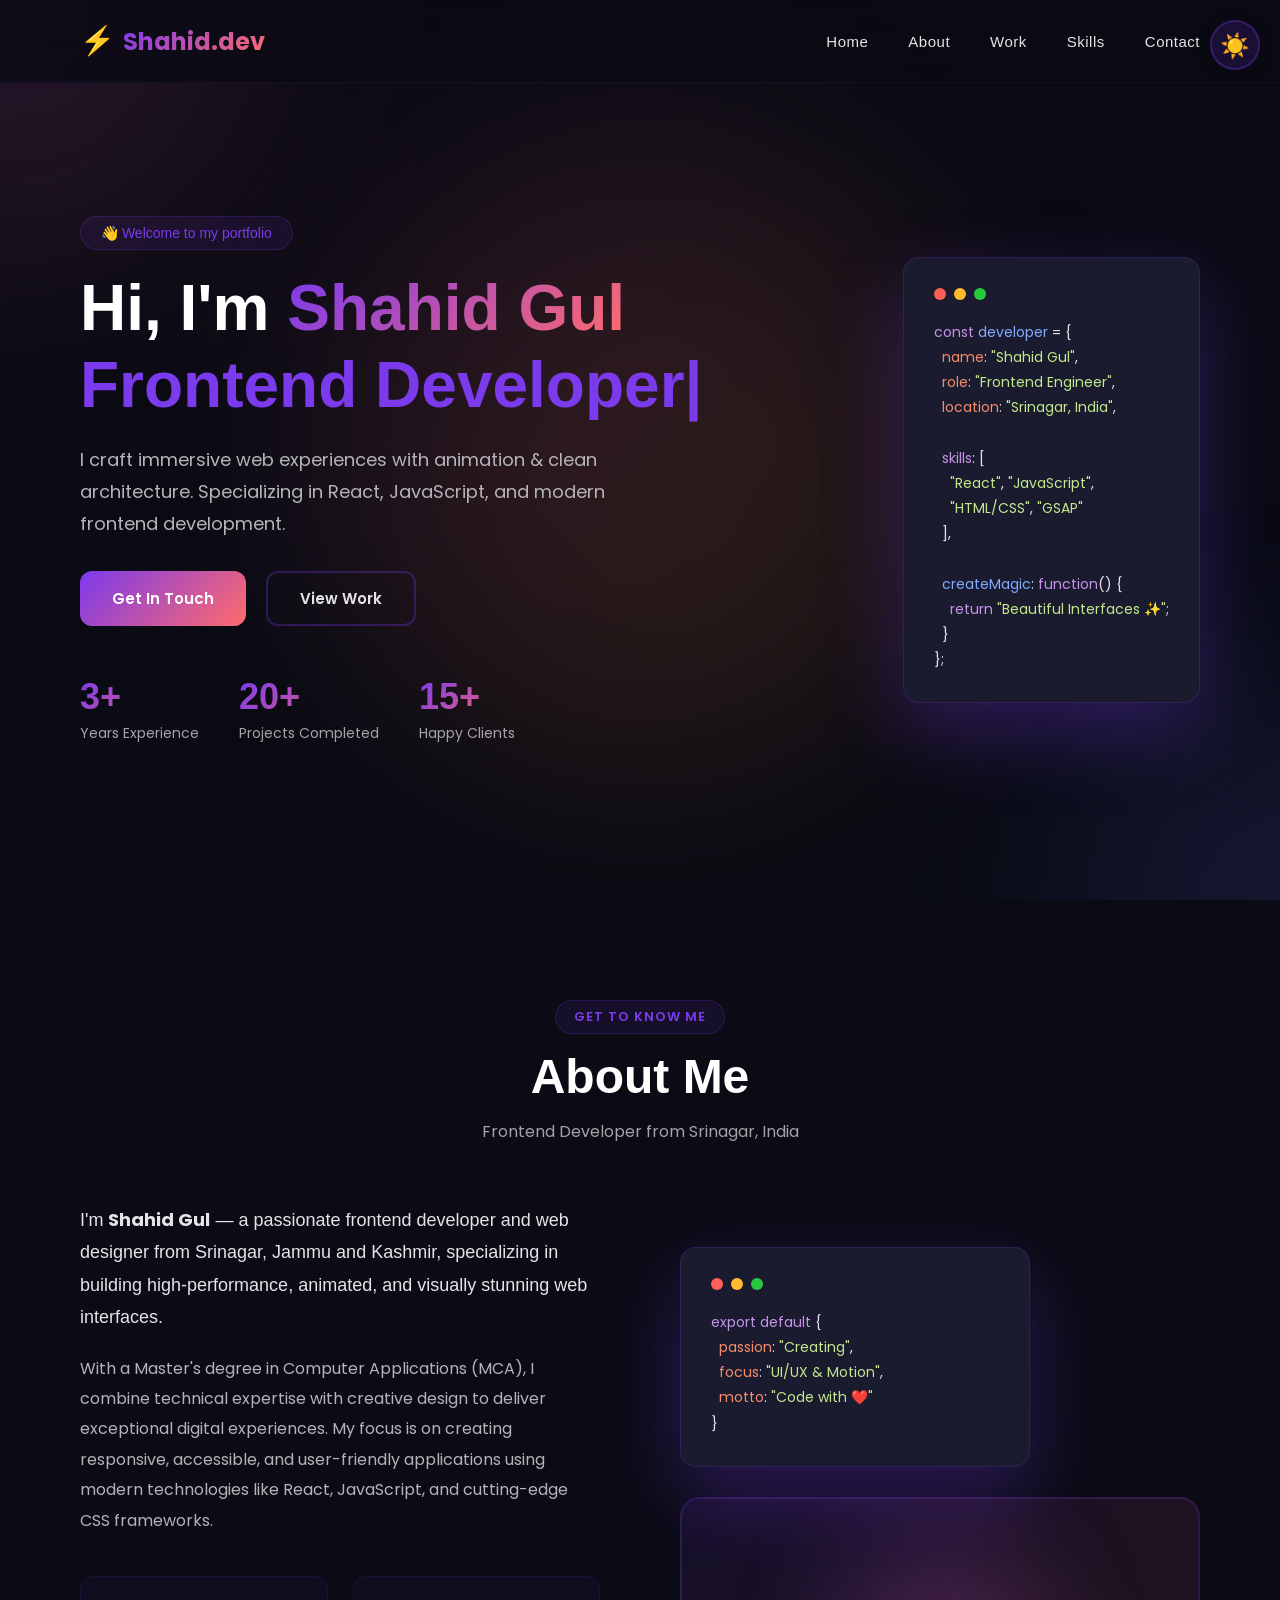
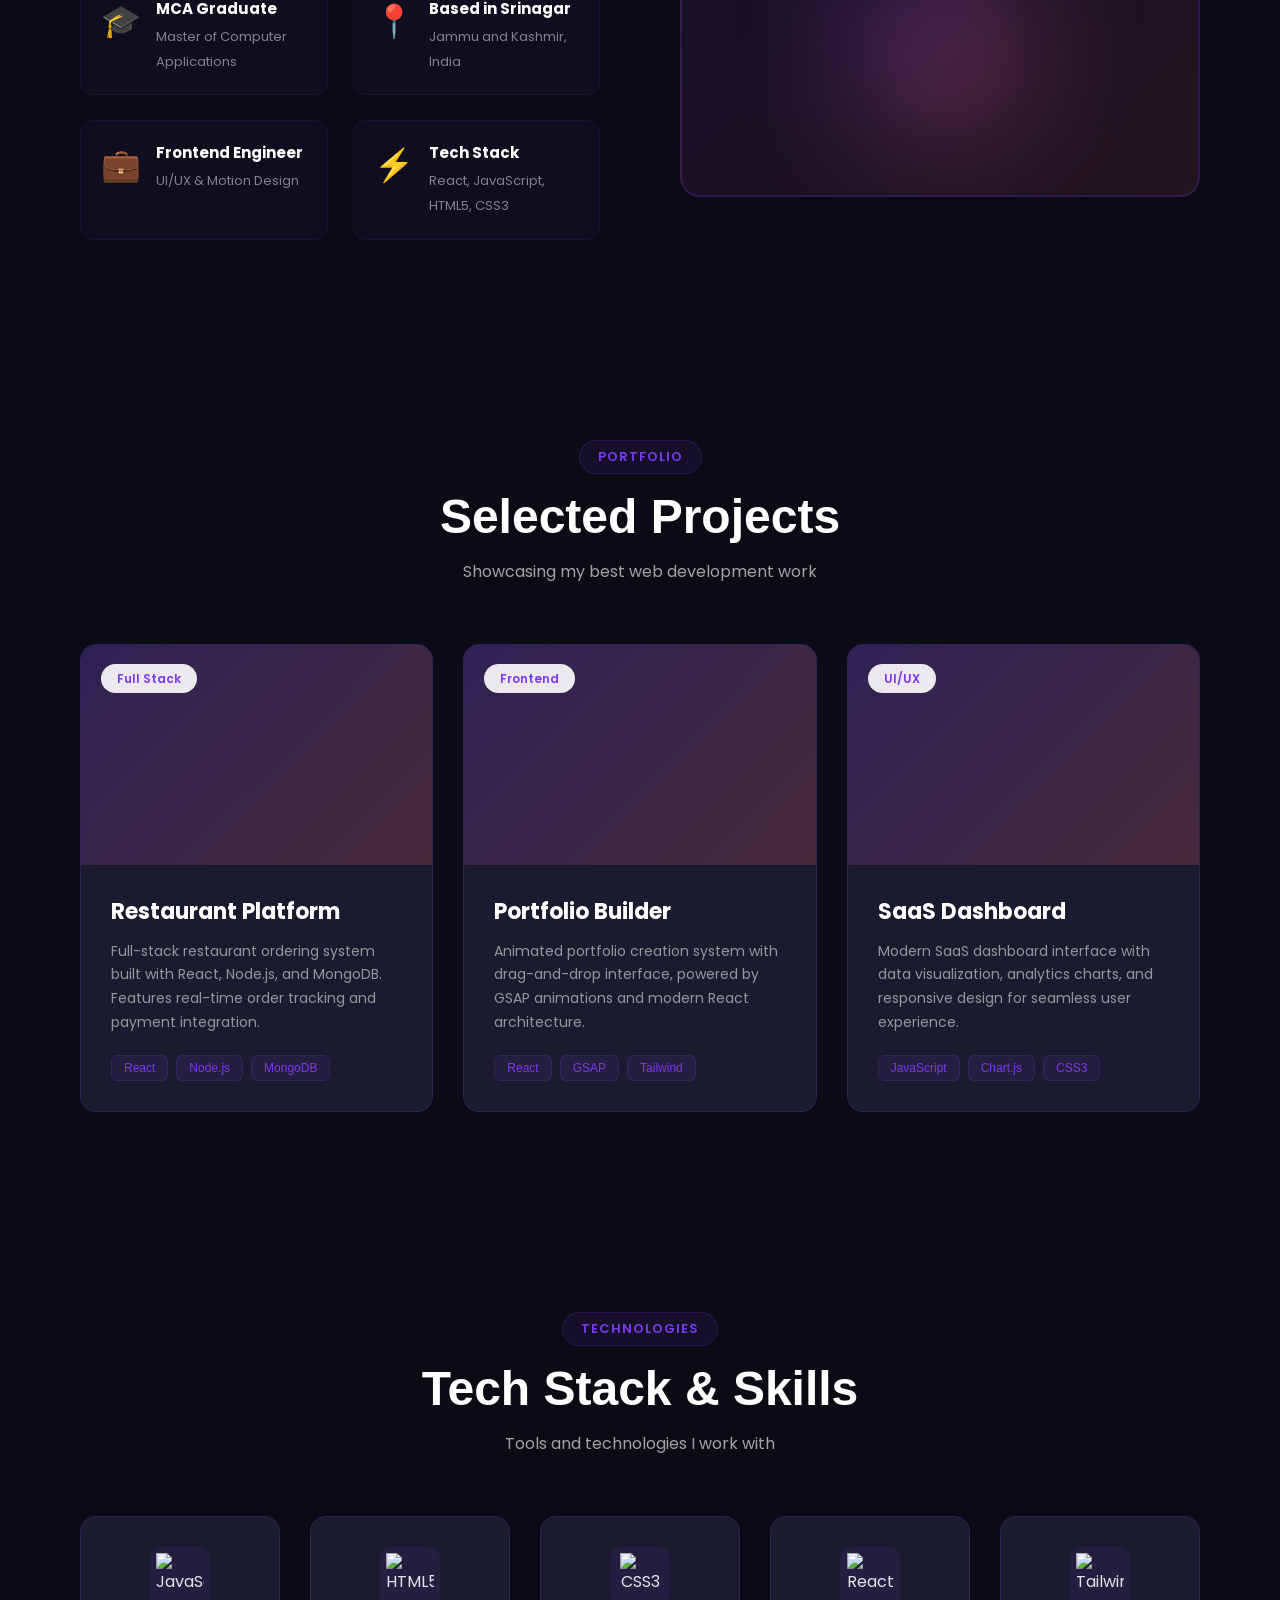
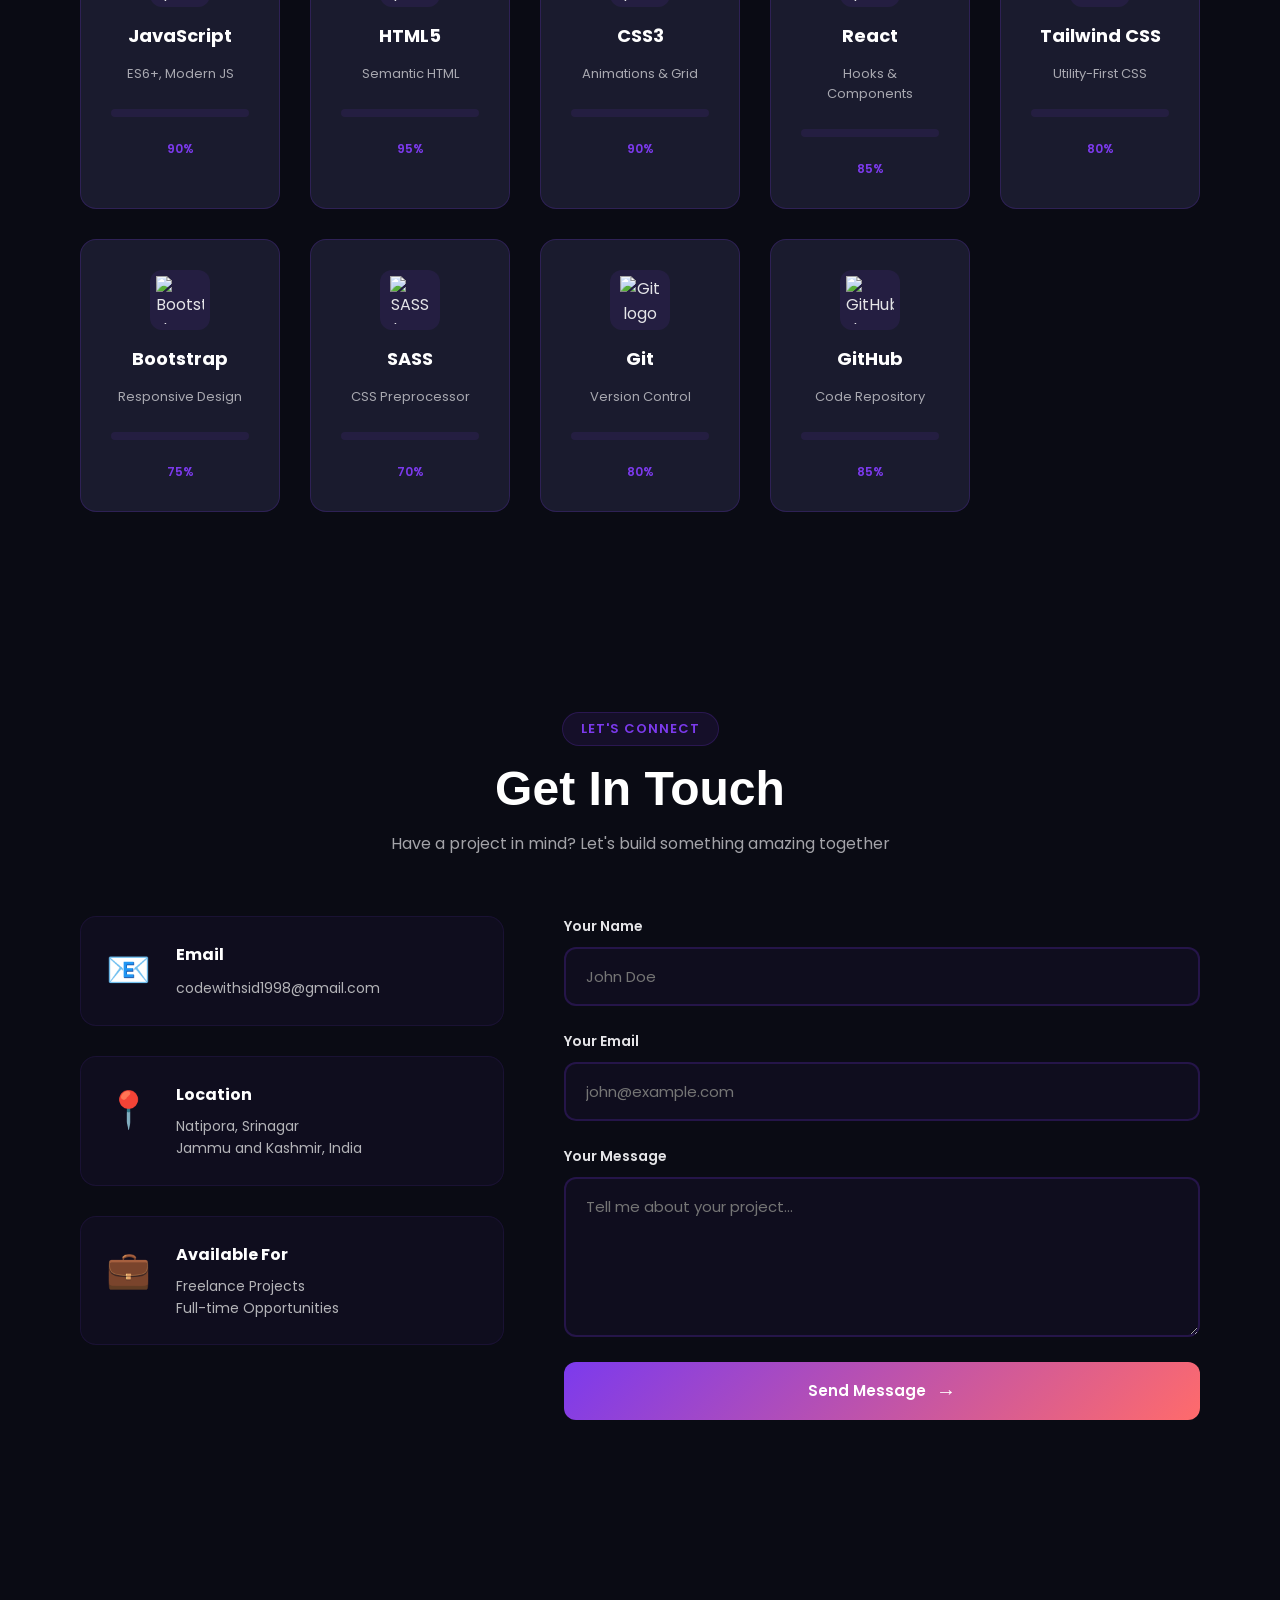
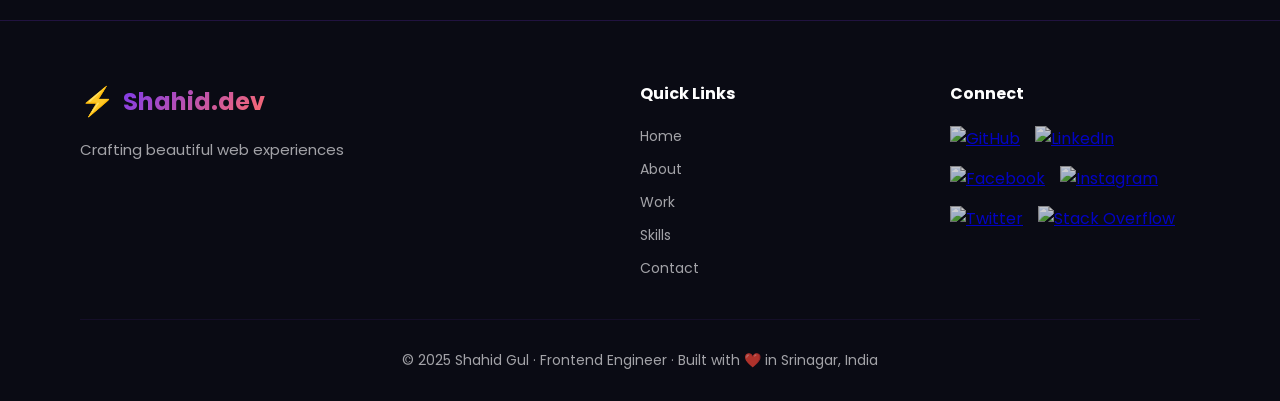
==== commit a112ad54: "Update index.html" ====
--- a/index.html
+++ b/index.html
@@ -32,10 +32,9 @@
   <meta name="twitter:image" content="https://shahidgul.dev/img/twitter-card.jpg">
   <meta name="twitter:creator" content="@Imshahidsid">
 
-  <!-- Favicon -->
-  <link rel="icon" type="image/png" sizes="32x32" href="img/favicon-32x32.png">
-  <link rel="icon" type="image/png" sizes="16x16" href="img/favicon-16x16.png">
-  <link rel="apple-touch-icon" sizes="180x180" href="img/apple-touch-icon.png">
+  <!-- Favicon - UPDATED -->
+  <link rel="icon" href="/img/alogo.png" type="image/png">
+  <link rel="apple-touch-icon" href="/alogo.png">
 
   <!-- Schema.org JSON-LD Structured Data -->
   <script type="application/ld+json">
@@ -91,12 +90,10 @@
   <link rel="preconnect" href="https://fonts.gstatic.com" crossorigin>
   <link href="https://fonts.googleapis.com/css2?family=Poppins:wght@300;400;500;600;700;800&family=Fira+Code:wght@400;600&display=swap" rel="stylesheet">
 
-  <!-- GSAP -->
-  <script src="https://cdnjs.cloudflare.com/ajax/libs/gsap/3.12.5/gsap.min.js" defer></script>
-  <script src="https://cdnjs.cloudflare.com/ajax/libs/gsap/3.12.5/ScrollTrigger.min.js" defer></script>
-
   <!-- CSS -->
   <link rel="stylesheet" href="style.css">
+
+  <!-- GSAP - Load before closing body tag for better performance -->
 </head>
 
 <body class="dark">
@@ -108,10 +105,10 @@
     <div class="gradient-circle circle-3"></div>
   </div>
 
-  <!-- THEME SWITCH - FIXED -->
-  <button class="theme-switch" aria-label="Toggle dark/light theme" type="button">
-    <span class="theme-icon sun">☀️</span>
-    <span class="theme-icon moon">🌙</span>
+  <!-- THEME SWITCH - FIXED WITH HIGHER Z-INDEX -->
+  <button class="theme-switch" id="themeToggle" aria-label="Toggle dark/light theme" type="button">
+    <span class="theme-icon sun" id="sunIcon">☀️</span>
+    <span class="theme-icon moon" id="moonIcon">🌙</span>
   </button>
 
   <!-- NAVBAR -->
@@ -580,6 +577,11 @@
     <span>↑</span>
   </button>
 
+  <!-- GSAP -->
+  <script src="https://cdnjs.cloudflare.com/ajax/libs/gsap/3.12.5/gsap.min.js"></script>
+  <script src="https://cdnjs.cloudflare.com/ajax/libs/gsap/3.12.5/ScrollTrigger.min.js"></script>
+  
+  <!-- Custom Script -->
   <script src="script.js"></script>
 </body>
 
--- a/style.css
+++ b/style.css
@@ -90,38 +90,80 @@
   75% { transform: translateY(-50px) translateX(-100px); }
 }
 
-/* ===== THEME SWITCH ===== */
+/* ===== THEME SWITCH - FULLY FIXED WITH HIGHER Z-INDEX ===== */
 .theme-switch {
   position: fixed;
   top: 20px;
   right: 20px;
-  z-index: 1001;
+  z-index: 10000;
   cursor: pointer;
+  background: rgba(124, 58, 237, 0.15);
+  padding: 0;
+  border-radius: 50%;
+  backdrop-filter: blur(10px);
+  border: 2px solid rgba(124, 58, 237, 0.3);
+  transition: all 0.3s ease;
+  width: 50px;
+  height: 50px;
+  display: flex;
+  align-items: center;
+  justify-content: center;
+  box-shadow: 0 4px 15px rgba(0, 0, 0, 0.2);
+  pointer-events: auto;
+}
+
+.theme-switch:hover {
+  transform: scale(1.1);
+  background: rgba(124, 58, 237, 0.25);
+  box-shadow: 0 6px 20px rgba(124, 58, 237, 0.4);
+}
+
+.theme-switch:active {
+  transform: scale(0.95);
+}
+
+body.light .theme-switch {
+  background: rgba(255, 193, 7, 0.15);
+  border-color: rgba(255, 193, 7, 0.3);
+}
+
+body.light .theme-switch:hover {
+  background: rgba(255, 193, 7, 0.25);
+  box-shadow: 0 6px 20px rgba(255, 193, 7, 0.4);
+}
+
+.theme-icon {
   font-size: 24px;
-  display: flex;
-  align-items: center;
-  gap: 10px;
-  background: rgba(124, 58, 237, 0.1);
-  padding: 12px 18px;
-  border-radius: 50px;
-  backdrop-filter: blur(10px);
-  border: 1px solid rgba(124, 58, 237, 0.2);
-  transition: all 0.3s ease;
-  box-shadow: 0 4px 15px rgba(0, 0, 0, 0.2);
-}
-
-.theme-switch:hover {
-  transform: scale(1.05);
-  background: rgba(124, 58, 237, 0.2);
-}
-
-body.light .theme-switch {
-  background: rgba(0, 0, 0, 0.05);
-  border-color: rgba(0, 0, 0, 0.1);
-}
-
-body.light .theme-switch:hover {
-  background: rgba(0, 0, 0, 0.1);
+  position: absolute;
+  transition: all 0.4s cubic-bezier(0.68, -0.55, 0.265, 1.55);
+  pointer-events: none;
+  user-select: none;
+}
+
+/* Show sun in dark mode, hide moon */
+body.dark .theme-icon.sun {
+  opacity: 1;
+  transform: rotate(0deg) scale(1);
+  visibility: visible;
+}
+
+body.dark .theme-icon.moon {
+  opacity: 0;
+  transform: rotate(180deg) scale(0);
+  visibility: hidden;
+}
+
+/* Show moon in light mode, hide sun */
+body.light .theme-icon.sun {
+  opacity: 0;
+  transform: rotate(-180deg) scale(0);
+  visibility: hidden;
+}
+
+body.light .theme-icon.moon {
+  opacity: 1;
+  transform: rotate(0deg) scale(1);
+  visibility: visible;
 }
 
 /* ===== NAVBAR ===== */
@@ -1151,8 +1193,14 @@
   }
 
   .theme-switch {
-    right: 20px;
-    top: 20px;
+    top: 15px;
+    right: 15px;
+    width: 45px;
+    height: 45px;
+  }
+  
+  .theme-icon {
+    font-size: 20px;
   }
 
   .hero {
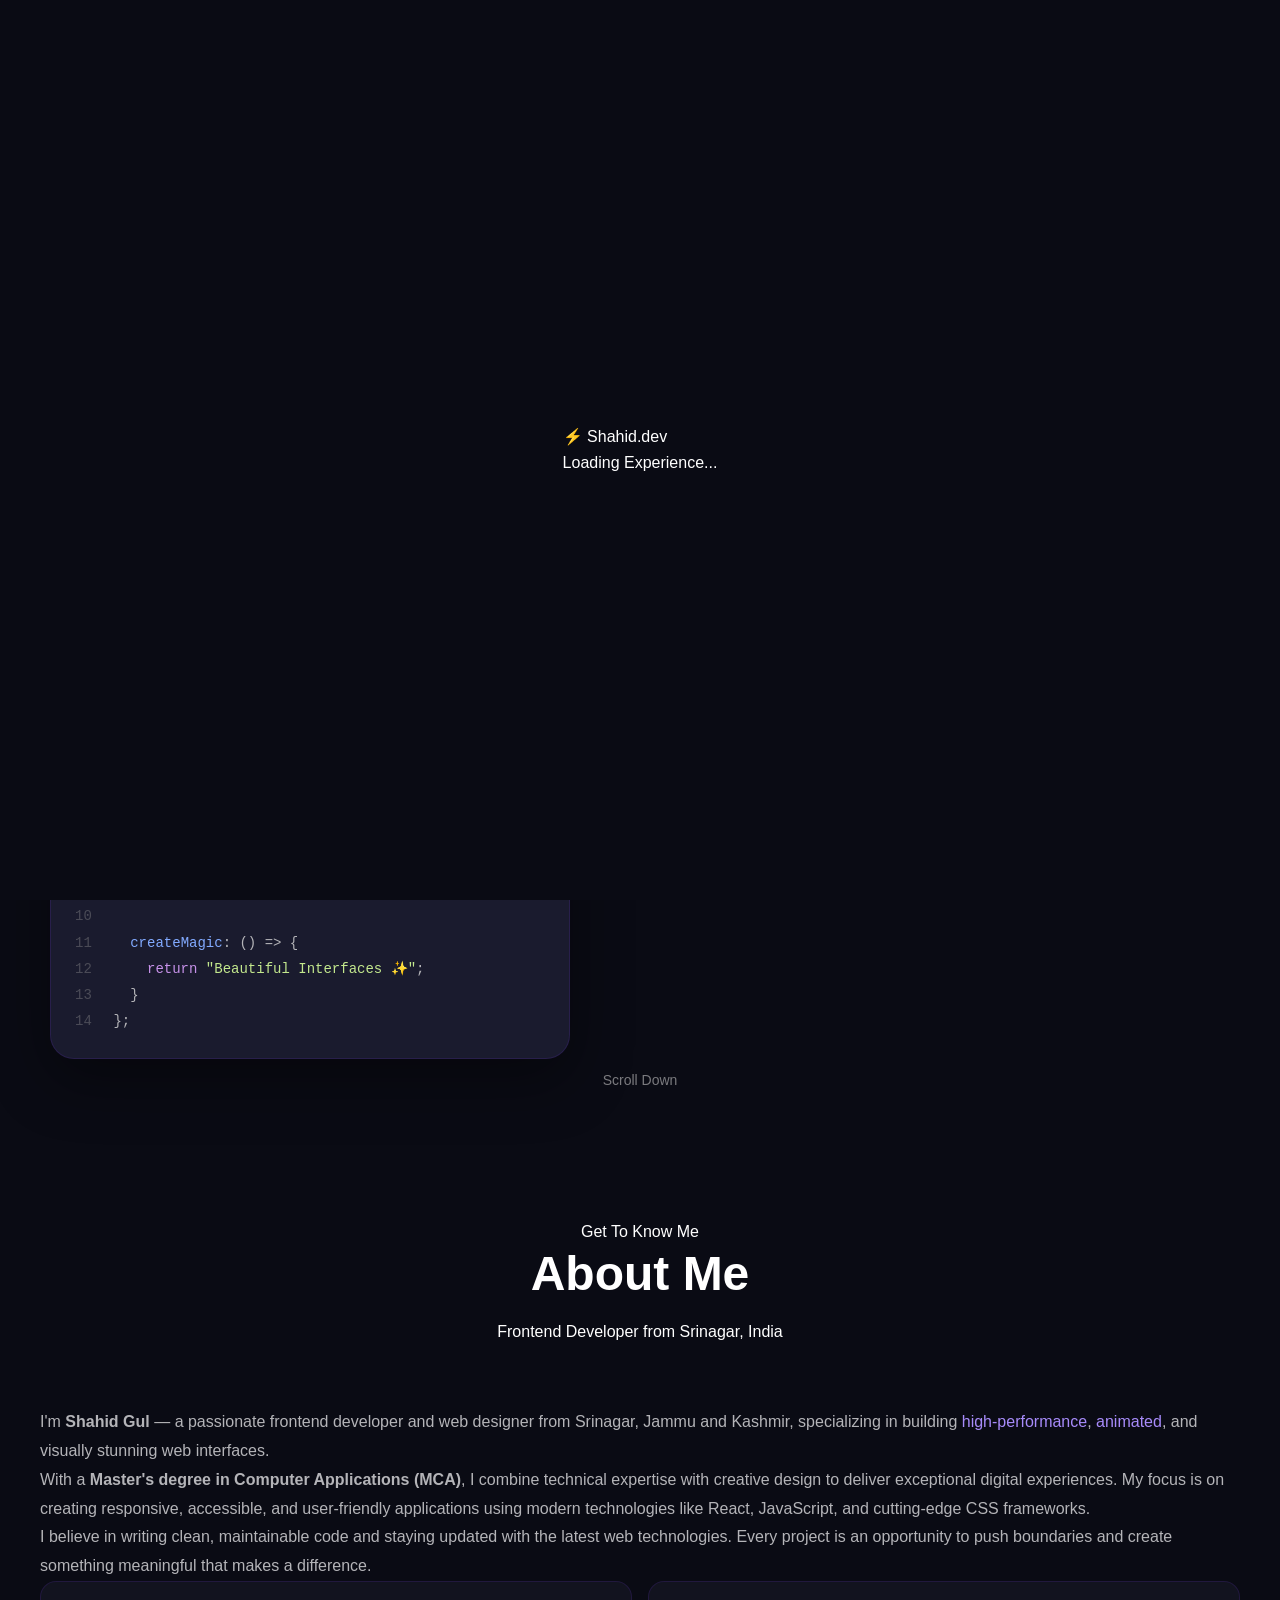
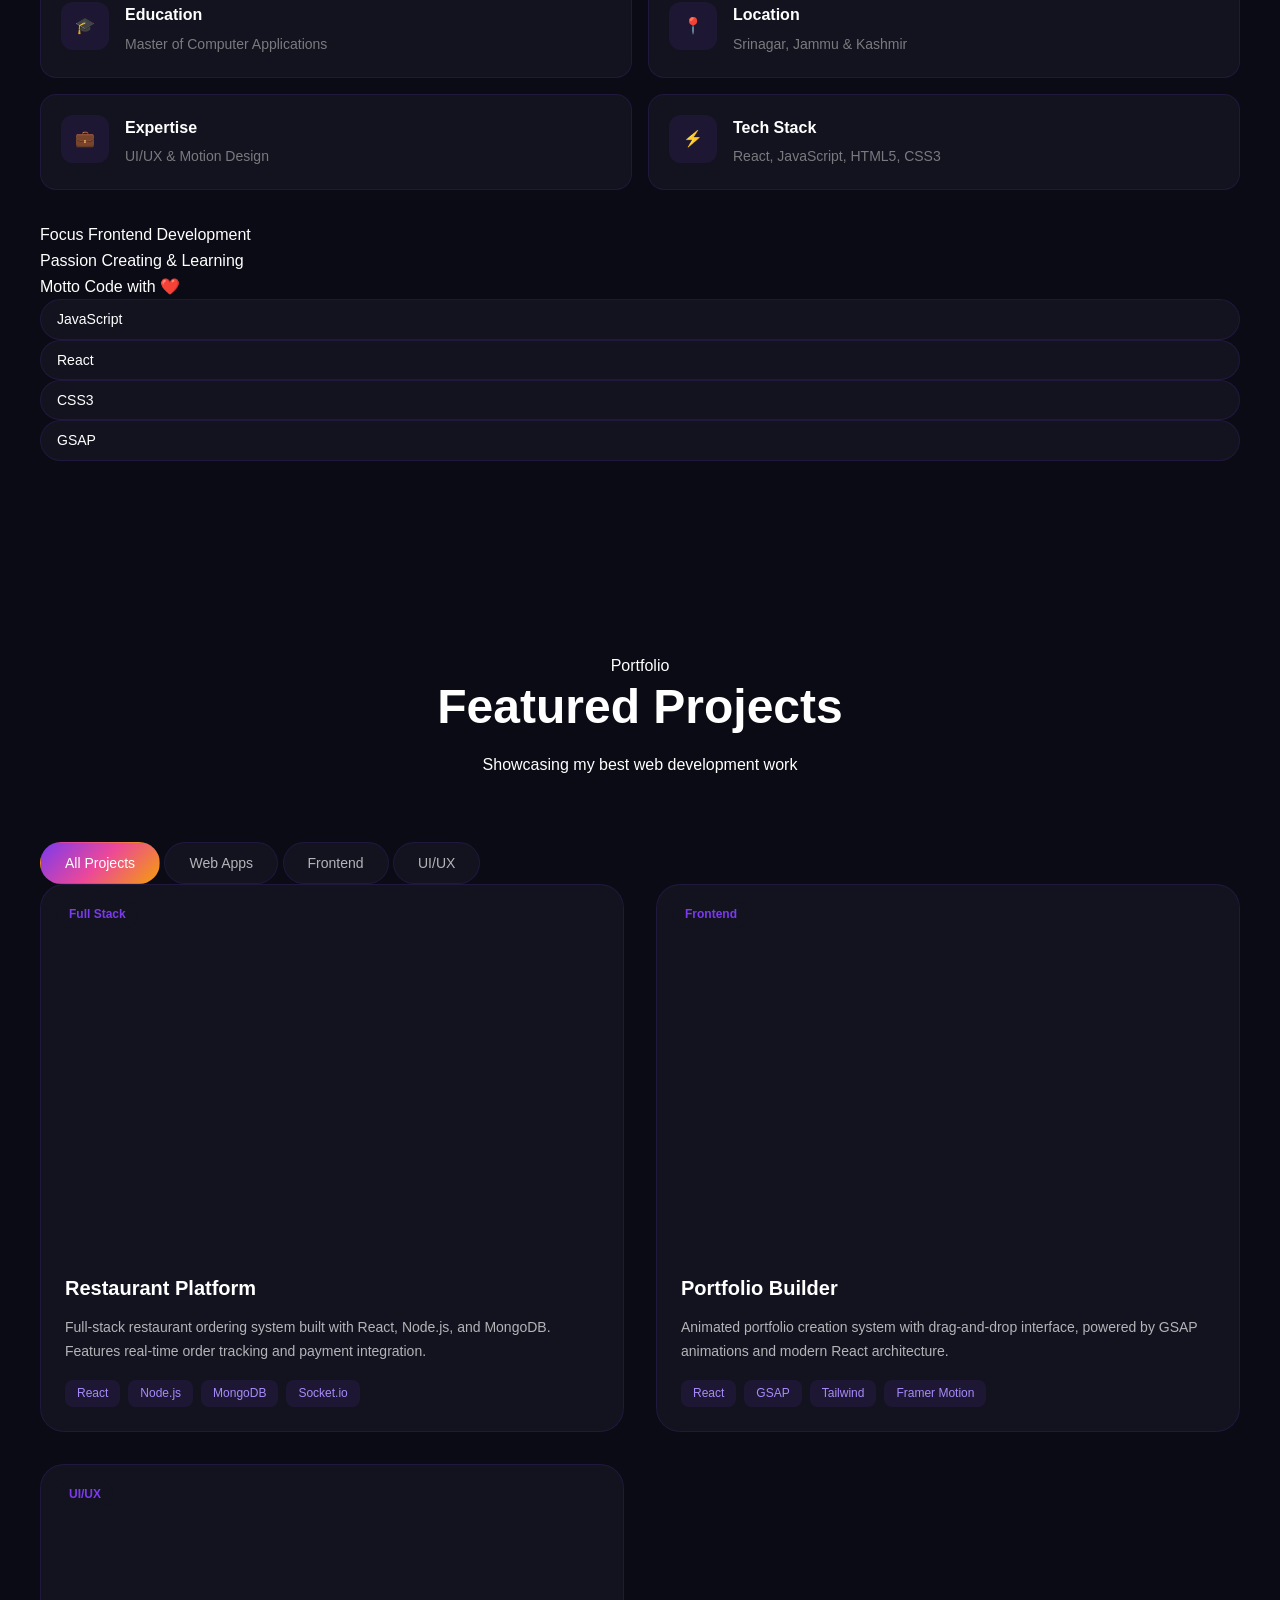
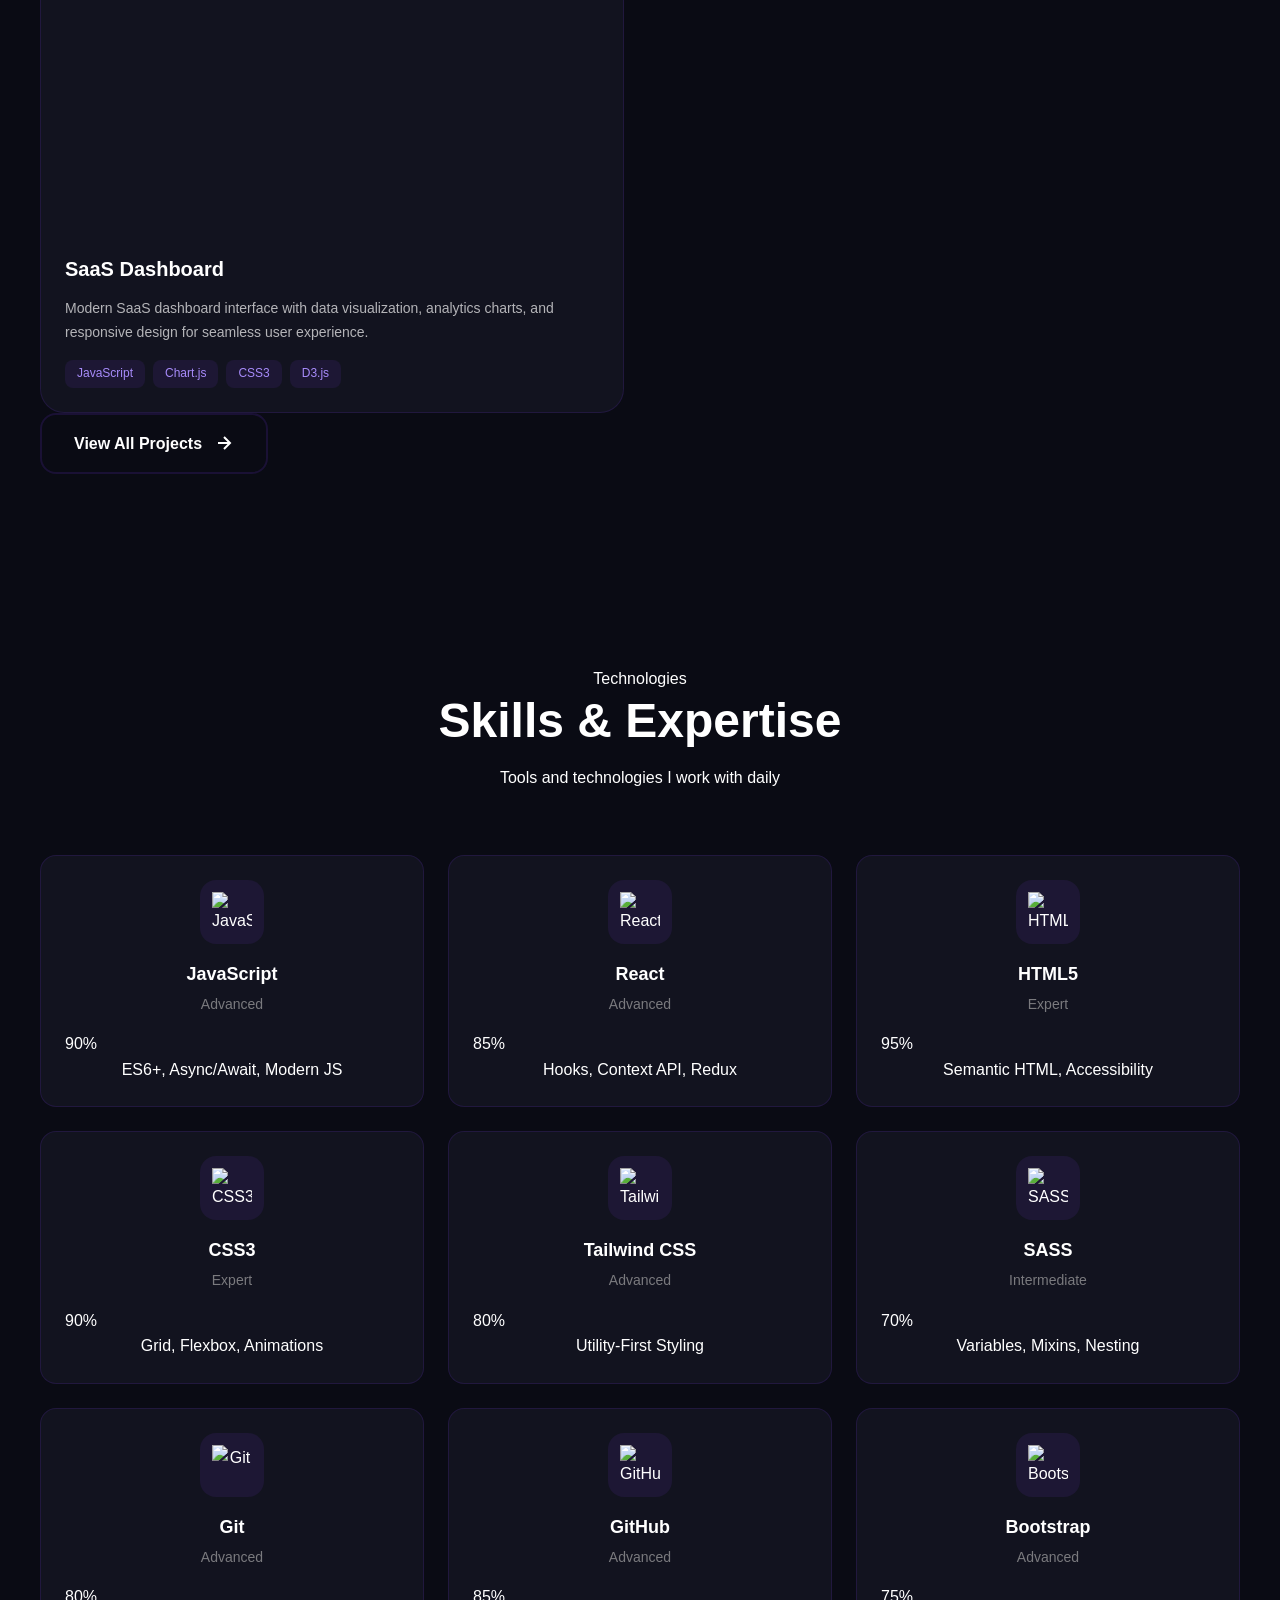
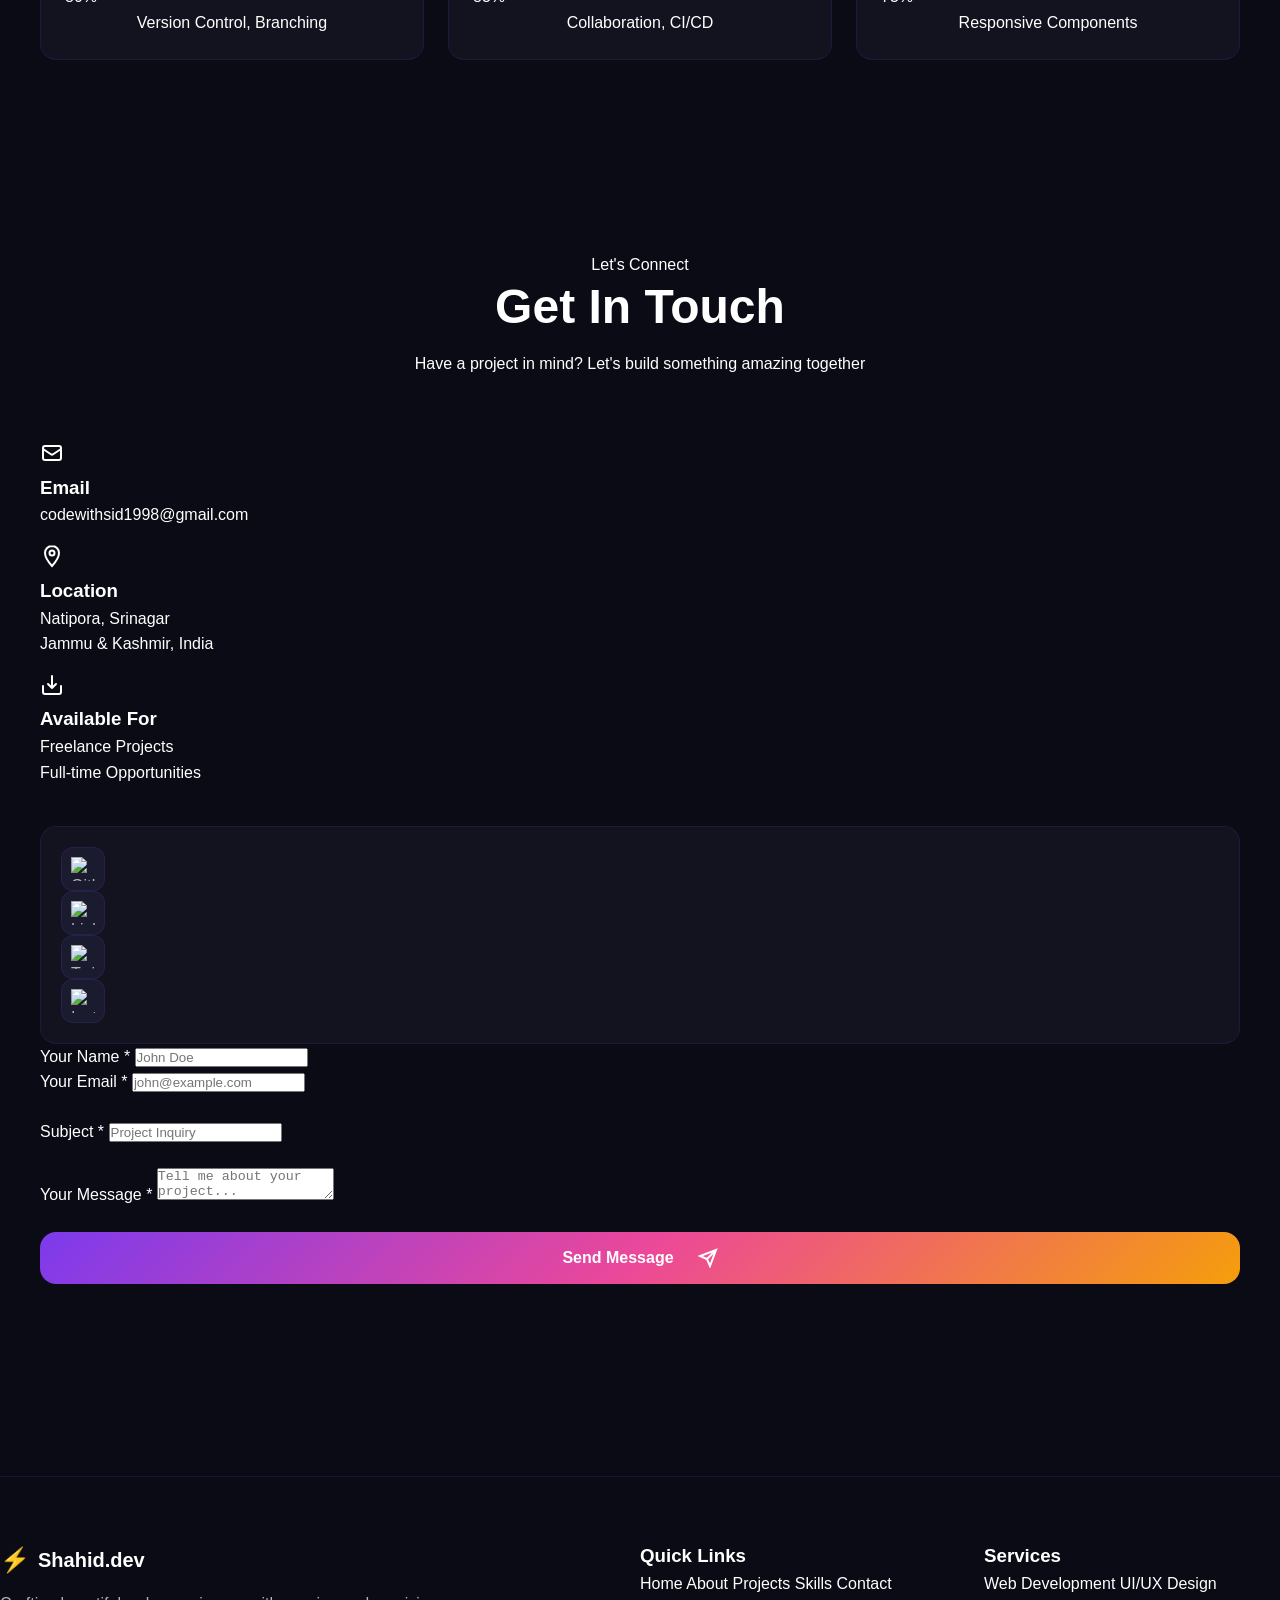
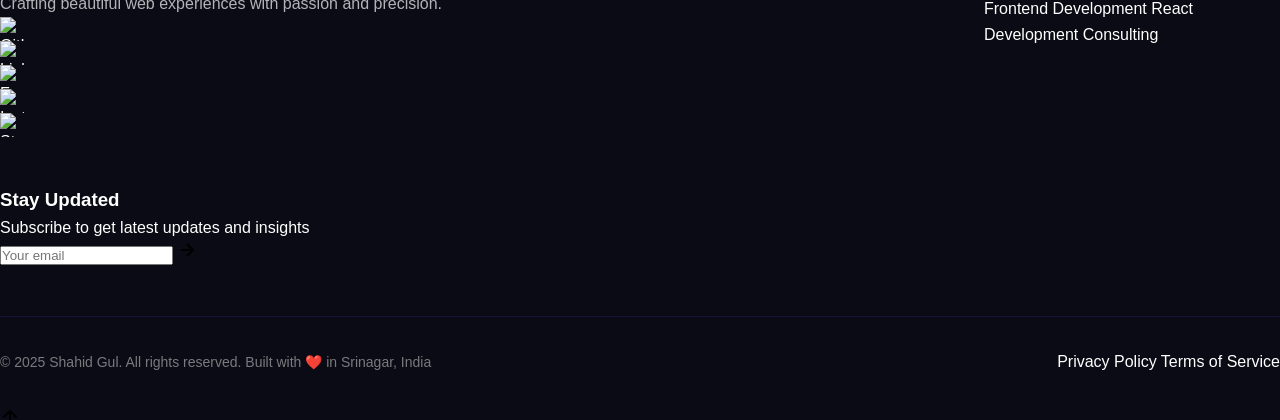
==== commit 06653462: "Update canonical and Open Graph URLs in index.html" ====
--- a/index.html
+++ b/index.html
@@ -1,6 +1,5 @@
 <!DOCTYPE html>
 <html lang="en">
-
 <head>
   <meta charset="UTF-8">
   <meta http-equiv="X-UA-Compatible" content="IE=edge">
@@ -13,37 +12,37 @@
   <meta name="keywords" content="Shahid Gul, frontend developer, web developer portfolio, React developer, JavaScript developer, Srinagar developer, MCA graduate, UI developer, web designer Kashmir, frontend engineer">
   <meta name="author" content="Shahid Gul">
   <meta name="robots" content="index, follow">
-  <link rel="canonical" href="https://shahidgul.dev/">
+  <link rel="canonical" href="https://shahidgul19.github.io/portfolio/">
 
   <!-- Open Graph / Facebook -->
   <meta property="og:type" content="website">
-  <meta property="og:url" content="https://shahidgul.dev/">
+  <meta property="og:url" content="https://shahidgul19.github.io/portfolio/">
   <meta property="og:title" content="Shahid Gul | Frontend Developer & Web Designer Portfolio">
   <meta property="og:description" content="Frontend Engineer specializing in React, JavaScript, and animated web interfaces. View my portfolio projects and get in touch for web development services.">
-  <meta property="og:image" content="https://shahidgul.dev/img/og-image.jpg">
+  <meta property="og:image" content="https://shahidgul19.github.io/portfolio/img/og-image.jpg">
   <meta property="og:site_name" content="Shahid Gul Portfolio">
   <meta property="og:locale" content="en_US">
 
   <!-- Twitter Card -->
   <meta name="twitter:card" content="summary_large_image">
-  <meta name="twitter:url" content="https://shahidgul.dev/">
+  <meta name="twitter:url" content="https://shahidgul19.github.io/portfolio/">
   <meta name="twitter:title" content="Shahid Gul | Frontend Developer Portfolio">
   <meta name="twitter:description" content="Frontend Engineer specializing in React, JavaScript, and animated web interfaces. MCA Graduate from Srinagar, India.">
-  <meta name="twitter:image" content="https://shahidgul.dev/img/twitter-card.jpg">
+  <meta name="twitter:image" content="https://shahidgul19.github.io/portfolio/img/twitter-card.jpg">
   <meta name="twitter:creator" content="@Imshahidsid">
 
-  <!-- Favicon - UPDATED -->
+  <!-- Favicon -->
   <link rel="icon" href="/img/alogo.png" type="image/png">
-  <link rel="apple-touch-icon" href="/alogo.png">
-
-  <!-- Schema.org JSON-LD Structured Data -->
+  <link rel="apple-touch-icon" href="/img/alogo.png">
+
+  <!-- Schema.org JSON-LD -->
   <script type="application/ld+json">
   {
     "@context": "https://schema.org",
     "@type": "Person",
     "name": "Shahid Gul",
     "url": "https://shahidgul.dev",
-    "image": "https://shahidgul.dev/img/profile.jpg",
+    "image": "https://shahidgul19.github.io/portfolio/img/profile.jpg",
     "jobTitle": "Frontend Developer",
     "worksFor": {
       "@type": "Organization",
@@ -61,18 +60,8 @@
       "name": "University (MCA Graduate)"
     },
     "knowsAbout": [
-      "JavaScript",
-      "React",
-      "HTML",
-      "CSS",
-      "Tailwind CSS",
-      "Bootstrap",
-      "SASS",
-      "Git",
-      "GitHub",
-      "Frontend Development",
-      "Web Design",
-      "UI/UX"
+      "JavaScript", "React", "HTML", "CSS", "Tailwind CSS", "Bootstrap", 
+      "SASS", "Git", "GitHub", "Frontend Development", "Web Design", "UI/UX"
     ],
     "sameAs": [
       "https://github.com/Shahidsid007",
@@ -85,504 +74,875 @@
   }
   </script>
 
-  <!-- Fonts -->
+  <!-- Preconnect to external resources -->
   <link rel="preconnect" href="https://fonts.googleapis.com">
   <link rel="preconnect" href="https://fonts.gstatic.com" crossorigin>
-  <link href="https://fonts.googleapis.com/css2?family=Poppins:wght@300;400;500;600;700;800&family=Fira+Code:wght@400;600&display=swap" rel="stylesheet">
+  <link rel="preconnect" href="https://cdnjs.cloudflare.com">
+  
+  <!-- Fonts with display=swap for better performance -->
+  <link href="https://fonts.googleapis.com/css2?family=Poppins:wght@300;400;500;600;700;800;900&family=Fira+Code:wght@400;500;600&display=swap" rel="stylesheet">
 
   <!-- CSS -->
   <link rel="stylesheet" href="style.css">
-
-  <!-- GSAP - Load before closing body tag for better performance -->
 </head>
 
-<body class="dark">
-
-  <!-- Animated Background -->
-  <div class="animated-bg">
+<body class="dark loading">
+
+  <!-- ===== PRELOADER ===== -->
+  <div class="preloader">
+    <div class="preloader-content">
+      <div class="logo-loader">
+        <span class="logo-icon-loader">⚡</span>
+        <span class="logo-text-loader">Shahid.dev</span>
+      </div>
+      <div class="loader-bar">
+        <div class="loader-progress"></div>
+      </div>
+      <p class="loader-text">Loading Experience...</p>
+    </div>
+  </div>
+
+  <!-- ===== CUSTOM CURSOR ===== -->
+  <div class="cursor-dot" aria-hidden="true"></div>
+  <div class="cursor-outline" aria-hidden="true"></div>
+
+  <!-- ===== ANIMATED BACKGROUND ===== -->
+  <div class="animated-bg" aria-hidden="true">
     <div class="gradient-circle circle-1"></div>
     <div class="gradient-circle circle-2"></div>
     <div class="gradient-circle circle-3"></div>
+    <canvas id="particleCanvas"></canvas>
   </div>
 
-  <!-- THEME SWITCH - FIXED WITH HIGHER Z-INDEX -->
+  <!-- ===== THEME TOGGLE ===== -->
   <button class="theme-switch" id="themeToggle" aria-label="Toggle dark/light theme" type="button">
-    <span class="theme-icon sun" id="sunIcon">☀️</span>
-    <span class="theme-icon moon" id="moonIcon">🌙</span>
+    <div class="theme-switch-track">
+      <span class="theme-icon sun-icon">
+        <svg width="20" height="20" viewBox="0 0 20 20" fill="none">
+          <circle cx="10" cy="10" r="4" fill="currentColor"/>
+          <path d="M10 0v3M10 17v3M20 10h-3M3 10H0M16.36 3.64l-2.12 2.12M5.76 14.24l-2.12 2.12M16.36 16.36l-2.12-2.12M5.76 5.76L3.64 3.64" stroke="currentColor" stroke-width="2"/>
+        </svg>
+      </span>
+      <span class="theme-icon moon-icon">
+        <svg width="20" height="20" viewBox="0 0 20 20" fill="none">
+          <path d="M17 10.5C16 14.5 12.5 17 8.5 17C5 17 2 14.5 1 10.5C0.5 8.5 0.5 6 2 4C3 3 4.5 2.5 6 2.5C6 5.5 7.5 8 10 9C11 9.5 12.5 10 14 10C15 10 16 9.5 17 10.5Z" fill="currentColor"/>
+        </svg>
+      </span>
+    </div>
   </button>
 
-  <!-- NAVBAR -->
-  <header class="navbar" role="banner">
-    <div class="logo">
-      <span class="logo-icon">⚡</span>
-      <span class="logo-text">Shahid.dev</span>
+  <!-- ===== NAVBAR ===== -->
+  <header class="navbar" id="navbar" role="banner">
+    <div class="navbar-container">
+      <a href="#home" class="logo" aria-label="Shahid.dev Home">
+        <span class="logo-icon">⚡</span>
+        <span class="logo-text">Shahid<span class="dot">.</span>dev</span>
+      </a>
+      
+      <nav class="nav-links" role="navigation" aria-label="Main navigation">
+        <a href="#home" class="nav-link active" data-section="home">
+          <span class="nav-link-text">Home</span>
+          <span class="nav-link-indicator"></span>
+        </a>
+        <a href="#about" class="nav-link" data-section="about">
+          <span class="nav-link-text">About</span>
+          <span class="nav-link-indicator"></span>
+        </a>
+        <a href="#work" class="nav-link" data-section="work">
+          <span class="nav-link-text">Work</span>
+          <span class="nav-link-indicator"></span>
+        </a>
+        <a href="#skills" class="nav-link" data-section="skills">
+          <span class="nav-link-text">Skills</span>
+          <span class="nav-link-indicator"></span>
+        </a>
+        <a href="#contact" class="nav-link" data-section="contact">
+          <span class="nav-link-text">Contact</span>
+          <span class="nav-link-indicator"></span>
+        </a>
+      </nav>
+
+      <button class="mobile-menu-toggle" aria-label="Toggle mobile menu" aria-expanded="false">
+        <span class="hamburger-line"></span>
+        <span class="hamburger-line"></span>
+        <span class="hamburger-line"></span>
+      </button>
     </div>
-    <nav class="nav-links" role="navigation" aria-label="Main navigation">
-      <a href="#home" class="nav-link">Home</a>
-      <a href="#about-section" class="nav-link">About</a>
-      <a href="#work" class="nav-link">Work</a>
-      <a href="#tech-stack" class="nav-link">Skills</a>
-      <a href="#contact" class="nav-link">Contact</a>
+  </header>
+
+  <!-- ===== MOBILE MENU ===== -->
+  <div class="mobile-menu" id="mobileMenu">
+    <nav class="mobile-nav" role="navigation" aria-label="Mobile navigation">
+      <a href="#home" class="mobile-nav-link">
+        <span class="mobile-nav-icon">🏠</span>
+        <span class="mobile-nav-text">Home</span>
+      </a>
+      <a href="#about" class="mobile-nav-link">
+        <span class="mobile-nav-icon">👤</span>
+        <span class="mobile-nav-text">About</span>
+      </a>
+      <a href="#work" class="mobile-nav-link">
+        <span class="mobile-nav-icon">💼</span>
+        <span class="mobile-nav-text">Work</span>
+      </a>
+      <a href="#skills" class="mobile-nav-link">
+        <span class="mobile-nav-icon">⚡</span>
+        <span class="mobile-nav-text">Skills</span>
+      </a>
+      <a href="#contact" class="mobile-nav-link">
+        <span class="mobile-nav-icon">✉️</span>
+        <span class="mobile-nav-text">Contact</span>
+      </a>
     </nav>
-  </header>
-
-  <!-- HERO -->
+  </div>
+
+  <!-- ===== HERO SECTION ===== -->
   <section class="hero" id="home">
-    <div class="hero-content parallax" data-depth="0.4">
-      <div class="hero-badge">👋 Welcome to my portfolio</div>
-      <h1>
-        Hi, I'm <span class="gradient-text">Shahid Gul</span><br>
-        <span class="typing-text">Frontend Developer</span>
-      </h1>
-      <p class="hero-subtitle">
-        I craft immersive web experiences with animation & clean architecture. 
-        Specializing in React, JavaScript, and modern frontend development.
-      </p>
-      <div class="hero-buttons">
-        <a href="#contact" class="btn btn-primary">Get In Touch</a>
-        <a href="#work" class="btn btn-secondary">View Work</a>
-      </div>
-      <div class="hero-stats">
-        <div class="stat-item">
-          <span class="stat-number">3+</span>
-          <span class="stat-label">Years Experience</span>
-        </div>
-        <div class="stat-item">
-          <span class="stat-number">20+</span>
-          <span class="stat-label">Projects Completed</span>
-        </div>
-        <div class="stat-item">
-          <span class="stat-number">15+</span>
-          <span class="stat-label">Happy Clients</span>
+    <div class="hero-container">
+      <div class="hero-content">
+        <div class="hero-badge" data-aos="fade-down">
+          <span class="badge-icon">👋</span>
+          <span class="badge-text">Welcome to my portfolio</span>
+        </div>
+        
+        <h1 class="hero-title" data-aos="fade-up" data-aos-delay="100">
+          Hi, I'm <span class="gradient-text">Shahid Gul</span>
+        </h1>
+        
+        <div class="hero-typing" data-aos="fade-up" data-aos-delay="200">
+          <span class="typing-prefix">I'm a </span>
+          <span class="typing-text"></span>
+          <span class="typing-cursor">|</span>
+        </div>
+        
+        <p class="hero-description" data-aos="fade-up" data-aos-delay="300">
+          I craft immersive web experiences with stunning animations and clean architecture. 
+          Specializing in <strong>React</strong>, <strong>JavaScript</strong>, and modern frontend development.
+        </p>
+        
+        <div class="hero-buttons" data-aos="fade-up" data-aos-delay="400">
+          <a href="#contact" class="btn btn-primary">
+            <span class="btn-text">Get In Touch</span>
+            <span class="btn-icon">
+              <svg width="20" height="20" viewBox="0 0 20 20" fill="none">
+                <path d="M4 10h12m-6-6l6 6-6 6" stroke="currentColor" stroke-width="2" stroke-linecap="round"/>
+              </svg>
+            </span>
+          </a>
+          <a href="#work" class="btn btn-secondary">
+            <span class="btn-text">View Work</span>
+            <span class="btn-icon">
+              <svg width="20" height="20" viewBox="0 0 20 20" fill="none">
+                <path d="M10 4v12m6-6H4" stroke="currentColor" stroke-width="2" stroke-linecap="round"/>
+              </svg>
+            </span>
+          </a>
+        </div>
+        
+        <div class="hero-stats" data-aos="fade-up" data-aos-delay="500">
+          <div class="stat-item">
+            <div class="stat-number" data-count="3">0</div>
+            <div class="stat-label">Years Experience</div>
+          </div>
+          <div class="stat-divider"></div>
+          <div class="stat-item">
+            <div class="stat-number" data-count="20">0</div>
+            <div class="stat-label">Projects Completed</div>
+          </div>
+          <div class="stat-divider"></div>
+          <div class="stat-item">
+            <div class="stat-number" data-count="15">0</div>
+            <div class="stat-label">Happy Clients</div>
+          </div>
+        </div>
+      </div>
+
+      <div class="hero-visual" data-aos="fade-left" data-aos-delay="300">
+        <div class="code-window">
+          <div class="code-window-header">
+            <div class="code-dots">
+              <span class="dot dot-red"></span>
+              <span class="dot dot-yellow"></span>
+              <span class="dot dot-green"></span>
+            </div>
+            <div class="code-title">developer.js</div>
+            <div class="code-actions"></div>
+          </div>
+          <div class="code-body">
+            <pre class="code-content"><code><span class="line-number">1</span>  <span class="keyword">const</span> <span class="variable">developer</span> = {
+<span class="line-number">2</span>    <span class="property">name</span>: <span class="string">"Shahid Gul"</span>,
+<span class="line-number">3</span>    <span class="property">role</span>: <span class="string">"Frontend Engineer"</span>,
+<span class="line-number">4</span>    <span class="property">location</span>: <span class="string">"Srinagar, India"</span>,
+<span class="line-number">5</span>    
+<span class="line-number">6</span>    <span class="property">skills</span>: [
+<span class="line-number">7</span>      <span class="string">"React"</span>, <span class="string">"JavaScript"</span>,
+<span class="line-number">8</span>      <span class="string">"HTML/CSS"</span>, <span class="string">"GSAP"</span>
+<span class="line-number">9</span>    ],
+<span class="line-number">10</span>   
+<span class="line-number">11</span>   <span class="function">createMagic</span>: () => {
+<span class="line-number">12</span>     <span class="keyword">return</span> <span class="string">"Beautiful Interfaces ✨"</span>;
+<span class="line-number">13</span>   }
+<span class="line-number">14</span> };</code></pre>
+          </div>
+        </div>
+        
+        <div class="floating-elements" aria-hidden="true">
+          <div class="floating-card card-1">
+            <div class="card-icon">⚛️</div>
+            <div class="card-text">React</div>
+          </div>
+          <div class="floating-card card-2">
+            <div class="card-icon">📱</div>
+            <div class="card-text">Responsive</div>
+          </div>
+          <div class="floating-card card-3">
+            <div class="card-icon">🎨</div>
+            <div class="card-text">Design</div>
+          </div>
         </div>
       </div>
     </div>
 
-    <div class="hero-visual parallax" data-depth="0.8">
-      <div class="code-card big" role="img" aria-label="Code snippet example">
-        <div class="code-header">
-          <span class="dot red" aria-hidden="true"></span>
-          <span class="dot yellow" aria-hidden="true"></span>
-          <span class="dot green" aria-hidden="true"></span>
-        </div>
-        <pre class="code"><span class="kw">const</span> <span class="func">developer</span> = {
-  <span class="prop">name</span>: <span class="str">"Shahid Gul"</span>,
-  <span class="prop">role</span>: <span class="str">"Frontend Engineer"</span>,
-  <span class="prop">location</span>: <span class="str">"Srinagar, India"</span>,
-  
-  <span class="kw">skills</span>: [
-    <span class="str">"React"</span>, <span class="str">"JavaScript"</span>,
-    <span class="str">"HTML/CSS"</span>, <span class="str">"GSAP"</span>
-  ],
-  
-  <span class="func">createMagic</span>: <span class="kw">function</span>() {
-    <span class="kw">return</span> <span class="str">"Beautiful Interfaces ✨"</span>;
-  }
-};</pre>
-      </div>
+    <!-- Scroll Indicator -->
+    <div class="scroll-indicator" data-aos="fade-up" data-aos-delay="600">
+      <div class="scroll-icon">
+        <div class="scroll-wheel"></div>
+      </div>
+      <span class="scroll-text">Scroll Down</span>
     </div>
   </section>
 
-  <!-- ABOUT -->
-  <section class="section about-section" id="about-section">
-    <div class="section-header">
-      <span class="section-badge">Get To Know Me</span>
-      <h2 class="section-title">About Me</h2>
-      <p class="section-subtitle">Frontend Developer from Srinagar, India</p>
-    </div>
-
-    <div class="about-grid">
-      <div class="about-text">
-        <div class="about-content">
-          <p class="lead-text">
-            I'm <strong>Shahid Gul</strong> — a passionate frontend developer and web designer 
-            from Srinagar, Jammu and Kashmir, specializing in building high-performance, 
-            animated, and visually stunning web interfaces.
-          </p>
-          <p>
-            With a Master's degree in Computer Applications (MCA), I combine technical 
-            expertise with creative design to deliver exceptional digital experiences. 
-            My focus is on creating responsive, accessible, and user-friendly applications 
-            using modern technologies like React, JavaScript, and cutting-edge CSS frameworks.
-          </p>
+  <!-- ===== ABOUT SECTION ===== -->
+  <section class="section about-section" id="about">
+    <div class="section-container">
+      <div class="section-header" data-aos="fade-up">
+        <span class="section-badge">
+          <span class="badge-dot"></span>
+          Get To Know Me
+        </span>
+        <h2 class="section-title">About Me</h2>
+        <p class="section-subtitle">Frontend Developer from Srinagar, India</p>
+      </div>
+
+      <div class="about-content">
+        <div class="about-text" data-aos="fade-right">
+          <div class="text-block">
+            <p class="lead-text">
+              I'm <strong>Shahid Gul</strong> — a passionate frontend developer and web designer 
+              from Srinagar, Jammu and Kashmir, specializing in building <span class="highlight">high-performance</span>, 
+              <span class="highlight">animated</span>, and visually stunning web interfaces.
+            </p>
+            <p>
+              With a <strong>Master's degree in Computer Applications (MCA)</strong>, I combine technical 
+              expertise with creative design to deliver exceptional digital experiences. My focus is on 
+              creating responsive, accessible, and user-friendly applications using modern technologies 
+              like React, JavaScript, and cutting-edge CSS frameworks.
+            </p>
+            <p>
+              I believe in writing clean, maintainable code and staying updated with the latest web 
+              technologies. Every project is an opportunity to push boundaries and create something 
+              meaningful that makes a difference.
+            </p>
+          </div>
+
           <div class="about-highlights">
-            <div class="highlight-item">
-              <span class="highlight-icon">🎓</span>
-              <div>
-                <strong>MCA Graduate</strong>
+            <div class="highlight-card" data-aos="fade-up" data-aos-delay="100">
+              <div class="highlight-icon">🎓</div>
+              <div class="highlight-content">
+                <h3>Education</h3>
                 <p>Master of Computer Applications</p>
               </div>
             </div>
-            <div class="highlight-item">
-              <span class="highlight-icon">📍</span>
-              <div>
-                <strong>Based in Srinagar</strong>
-                <p>Jammu and Kashmir, India</p>
+            <div class="highlight-card" data-aos="fade-up" data-aos-delay="200">
+              <div class="highlight-icon">📍</div>
+              <div class="highlight-content">
+                <h3>Location</h3>
+                <p>Srinagar, Jammu & Kashmir</p>
               </div>
             </div>
-            <div class="highlight-item">
-              <span class="highlight-icon">💼</span>
-              <div>
-                <strong>Frontend Engineer</strong>
+            <div class="highlight-card" data-aos="fade-up" data-aos-delay="300">
+              <div class="highlight-icon">💼</div>
+              <div class="highlight-content">
+                <h3>Expertise</h3>
                 <p>UI/UX & Motion Design</p>
               </div>
             </div>
-            <div class="highlight-item">
-              <span class="highlight-icon">⚡</span>
-              <div>
-                <strong>Tech Stack</strong>
+            <div class="highlight-card" data-aos="fade-up" data-aos-delay="400">
+              <div class="highlight-icon">⚡</div>
+              <div class="highlight-content">
+                <h3>Tech Stack</h3>
                 <p>React, JavaScript, HTML5, CSS3</p>
               </div>
             </div>
           </div>
         </div>
-      </div>
-
-      <div class="about-visual parallax" data-depth="0.6">
-        <div class="code-card mini" role="img" aria-label="Developer focus code snippet">
-          <div class="code-header">
-            <span class="dot red"></span>
-            <span class="dot yellow"></span>
-            <span class="dot green"></span>
-          </div>
-          <pre class="code"><span class="kw">export default</span> {
-  <span class="prop">passion</span>: <span class="str">"Creating"</span>,
-  <span class="prop">focus</span>: <span class="str">"UI/UX & Motion"</span>,
-  <span class="prop">motto</span>: <span class="str">"Code with ❤️"</span>
-}</pre>
-        </div>
-        <div class="about-image-placeholder">
-          <div class="profile-decoration"></div>
+
+        <div class="about-visual" data-aos="fade-left">
+          <div class="visual-wrapper">
+            <div class="profile-card">
+              <div class="profile-image">
+                <div class="image-placeholder">
+                  <div class="image-decoration"></div>
+                  <div class="image-glow"></div>
+                </div>
+              </div>
+              <div class="profile-info">
+                <div class="info-item">
+                  <span class="info-label">Focus</span>
+                  <span class="info-value">Frontend Development</span>
+                </div>
+                <div class="info-item">
+                  <span class="info-label">Passion</span>
+                  <span class="info-value">Creating & Learning</span>
+                </div>
+                <div class="info-item">
+                  <span class="info-label">Motto</span>
+                  <span class="info-value">Code with ❤️</span>
+                </div>
+              </div>
+            </div>
+            
+            <div class="skills-preview">
+              <div class="skill-tag">JavaScript</div>
+              <div class="skill-tag">React</div>
+              <div class="skill-tag">CSS3</div>
+              <div class="skill-tag">GSAP</div>
+            </div>
+          </div>
         </div>
       </div>
     </div>
   </section>
 
-  <!-- WORK -->
-  <section class="section" id="work">
-    <div class="section-header">
-      <span class="section-badge">Portfolio</span>
-      <h2 class="section-title">Selected Projects</h2>
-      <p class="section-subtitle">Showcasing my best web development work</p>
-    </div>
-
-    <div class="cards">
-      <article class="card" data-category="web-app">
-        <div class="card-image">
-          <div class="card-overlay">
-            <span class="card-tag">Full Stack</span>
-          </div>
-        </div>
-        <div class="card-content">
-          <h3>Restaurant Platform</h3>
-          <p>Full-stack restaurant ordering system built with React, Node.js, and MongoDB. Features real-time order tracking and payment integration.</p>
-          <div class="card-tech">
-            <span class="tech-badge">React</span>
-            <span class="tech-badge">Node.js</span>
-            <span class="tech-badge">MongoDB</span>
-          </div>
-        </div>
-      </article>
-
-      <article class="card" data-category="web-design">
-        <div class="card-image">
-          <div class="card-overlay">
-            <span class="card-tag">Frontend</span>
-          </div>
-        </div>
-        <div class="card-content">
-          <h3>Portfolio Builder</h3>
-          <p>Animated portfolio creation system with drag-and-drop interface, powered by GSAP animations and modern React architecture.</p>
-          <div class="card-tech">
-            <span class="tech-badge">React</span>
-            <span class="tech-badge">GSAP</span>
-            <span class="tech-badge">Tailwind</span>
-          </div>
-        </div>
-      </article>
-
-      <article class="card" data-category="ui-ux">
-        <div class="card-image">
-          <div class="card-overlay">
-            <span class="card-tag">UI/UX</span>
-          </div>
-        </div>
-        <div class="card-content">
-          <h3>SaaS Dashboard</h3>
-          <p>Modern SaaS dashboard interface with data visualization, analytics charts, and responsive design for seamless user experience.</p>
-          <div class="card-tech">
-            <span class="tech-badge">JavaScript</span>
-            <span class="tech-badge">Chart.js</span>
-            <span class="tech-badge">CSS3</span>
-          </div>
-        </div>
-      </article>
+  <!-- ===== WORK SECTION ===== -->
+  <section class="section work-section" id="work">
+    <div class="section-container">
+      <div class="section-header" data-aos="fade-up">
+        <span class="section-badge">
+          <span class="badge-dot"></span>
+          Portfolio
+        </span>
+        <h2 class="section-title">Featured Projects</h2>
+        <p class="section-subtitle">Showcasing my best web development work</p>
+      </div>
+
+      <!-- Project Filter -->
+      <div class="project-filter" data-aos="fade-up" data-aos-delay="100">
+        <button class="filter-btn active" data-filter="all">All Projects</button>
+        <button class="filter-btn" data-filter="web-app">Web Apps</button>
+        <button class="filter-btn" data-filter="frontend">Frontend</button>
+        <button class="filter-btn" data-filter="ui-ux">UI/UX</button>
+      </div>
+
+      <div class="projects-grid">
+        <!-- Project 1 -->
+        <article class="project-card" data-category="web-app" data-aos="fade-up" data-aos-delay="200">
+          <div class="project-image">
+            <div class="project-image-placeholder">
+              <div class="project-overlay">
+                <div class="project-links">
+                  <a href="#" class="project-link" aria-label="View live demo">
+                    <svg width="20" height="20" viewBox="0 0 20 20" fill="none">
+                      <path d="M10 3C5 3 1 10 1 10s4 7 9 7 9-7 9-7-4-7-9-7z" stroke="currentColor" stroke-width="2"/>
+                      <circle cx="10" cy="10" r="3" stroke="currentColor" stroke-width="2"/>
+                    </svg>
+                  </a>
+                  <a href="#" class="project-link" aria-label="View GitHub repository">
+                    <svg width="20" height="20" viewBox="0 0 20 20" fill="currentColor">
+                      <path d="M10 0C4.477 0 0 4.477 0 10c0 4.42 2.865 8.17 6.839 9.49.5.092.682-.217.682-.482 0-.237-.008-.866-.013-1.7-2.782.603-3.369-1.34-3.369-1.34-.454-1.156-1.11-1.463-1.11-1.463-.908-.62.069-.608.069-.608 1.003.07 1.531 1.03 1.531 1.03.892 1.529 2.341 1.087 2.91.831.092-.646.35-1.086.636-1.336-2.22-.253-4.555-1.11-4.555-4.943 0-1.091.39-1.984 1.029-2.683-.103-.253-.446-1.27.098-2.647 0 0 .84-.269 2.75 1.025A9.578 9.578 0 0110 4.836c.85.004 1.705.114 2.504.336 1.909-1.294 2.747-1.025 2.747-1.025.546 1.377.203 2.394.1 2.647.64.699 1.028 1.592 1.028 2.683 0 3.842-2.339 4.687-4.566 4.935.359.309.678.919.678 1.852 0 1.336-.012 2.415-.012 2.743 0 .267.18.578.688.48C17.137 18.165 20 14.418 20 10c0-5.523-4.477-10-10-10z"/>
+                    </svg>
+                  </a>
+                </div>
+              </div>
+            </div>
+            <span class="project-tag">Full Stack</span>
+          </div>
+          <div class="project-content">
+            <h3 class="project-title">Restaurant Platform</h3>
+            <p class="project-description">
+              Full-stack restaurant ordering system built with React, Node.js, and MongoDB. 
+              Features real-time order tracking and payment integration.
+            </p>
+            <div class="project-tech">
+              <span class="tech-tag">React</span>
+              <span class="tech-tag">Node.js</span>
+              <span class="tech-tag">MongoDB</span>
+              <span class="tech-tag">Socket.io</span>
+            </div>
+          </div>
+        </article>
+
+        <!-- Project 2 -->
+        <article class="project-card" data-category="frontend" data-aos="fade-up" data-aos-delay="300">
+          <div class="project-image">
+            <div class="project-image-placeholder">
+              <div class="project-overlay">
+                <div class="project-links">
+                  <a href="#" class="project-link" aria-label="View live demo">
+                    <svg width="20" height="20" viewBox="0 0 20 20" fill="none">
+                      <path d="M10 3C5 3 1 10 1 10s4 7 9 7 9-7 9-7-4-7-9-7z" stroke="currentColor" stroke-width="2"/>
+                      <circle cx="10" cy="10" r="3" stroke="currentColor" stroke-width="2"/>
+                    </svg>
+                  </a>
+                  <a href="#" class="project-link" aria-label="View GitHub repository">
+                    <svg width="20" height="20" viewBox="0 0 20 20" fill="currentColor">
+                      <path d="M10 0C4.477 0 0 4.477 0 10c0 4.42 2.865 8.17 6.839 9.49.5.092.682-.217.682-.482 0-.237-.008-.866-.013-1.7-2.782.603-3.369-1.34-3.369-1.34-.454-1.156-1.11-1.463-1.11-1.463-.908-.62.069-.608.069-.608 1.003.07 1.531 1.03 1.531 1.03.892 1.529 2.341 1.087 2.91.831.092-.646.35-1.086.636-1.336-2.22-.253-4.555-1.11-4.555-4.943 0-1.091.39-1.984 1.029-2.683-.103-.253-.446-1.27.098-2.647 0 0 .84-.269 2.75 1.025A9.578 9.578 0 0110 4.836c.85.004 1.705.114 2.504.336 1.909-1.294 2.747-1.025 2.747-1.025.546 1.377.203 2.394.1 2.647.64.699 1.028 1.592 1.028 2.683 0 3.842-2.339 4.687-4.566 4.935.359.309.678.919.678 1.852 0 1.336-.012 2.415-.012 2.743 0 .267.18.578.688.48C17.137 18.165 20 14.418 20 10c0-5.523-4.477-10-10-10z"/>
+                    </svg>
+                  </a>
+                </div>
+              </div>
+            </div>
+            <span class="project-tag">Frontend</span>
+          </div>
+          <div class="project-content">
+            <h3 class="project-title">Portfolio Builder</h3>
+            <p class="project-description">
+              Animated portfolio creation system with drag-and-drop interface, powered by 
+              GSAP animations and modern React architecture.
+            </p>
+            <div class="project-tech">
+              <span class="tech-tag">React</span>
+              <span class="tech-tag">GSAP</span>
+              <span class="tech-tag">Tailwind</span>
+              <span class="tech-tag">Framer Motion</span>
+            </div>
+          </div>
+        </article>
+
+        <!-- Project 3 -->
+        <article class="project-card" data-category="ui-ux" data-aos="fade-up" data-aos-delay="400">
+          <div class="project-image">
+            <div class="project-image-placeholder">
+              <div class="project-overlay">
+                <div class="project-links">
+                  <a href="#" class="project-link" aria-label="View live demo">
+                    <svg width="20" height="20" viewBox="0 0 20 20" fill="none">
+                      <path d="M10 3C5 3 1 10 1 10s4 7 9 7 9-7 9-7-4-7-9-7z" stroke="currentColor" stroke-width="2"/>
+                      <circle cx="10" cy="10" r="3" stroke="currentColor" stroke-width="2"/>
+                    </svg>
+                  </a>
+                  <a href="#" class="project-link" aria-label="View GitHub repository">
+                    <svg width="20" height="20" viewBox="0 0 20 20" fill="currentColor">
+                      <path d="M10 0C4.477 0 0 4.477 0 10c0 4.42 2.865 8.17 6.839 9.49.5.092.682-.217.682-.482 0-.237-.008-.866-.013-1.7-2.782.603-3.369-1.34-3.369-1.34-.454-1.156-1.11-1.463-1.11-1.463-.908-.62.069-.608.069-.608 1.003.07 1.531 1.03 1.531 1.03.892 1.529 2.341 1.087 2.91.831.092-.646.35-1.086.636-1.336-2.22-.253-4.555-1.11-4.555-4.943 0-1.091.39-1.984 1.029-2.683-.103-.253-.446-1.27.098-2.647 0 0 .84-.269 2.75 1.025A9.578 9.578 0 0110 4.836c.85.004 1.705.114 2.504.336 1.909-1.294 2.747-1.025 2.747-1.025.546 1.377.203 2.394.1 2.647.64.699 1.028 1.592 1.028 2.683 0 3.842-2.339 4.687-4.566 4.935.359.309.678.919.678 1.852 0 1.336-.012 2.415-.012 2.743 0 .267.18.578.688.48C17.137 18.165 20 14.418 20 10c0-5.523-4.477-10-10-10z"/>
+                    </svg>
+                  </a>
+                </div>
+              </div>
+            </div>
+            <span class="project-tag">UI/UX</span>
+          </div>
+          <div class="project-content">
+            <h3 class="project-title">SaaS Dashboard</h3>
+            <p class="project-description">
+              Modern SaaS dashboard interface with data visualization, analytics charts, 
+              and responsive design for seamless user experience.
+            </p>
+            <div class="project-tech">
+              <span class="tech-tag">JavaScript</span>
+              <span class="tech-tag">Chart.js</span>
+              <span class="tech-tag">CSS3</span>
+              <span class="tech-tag">D3.js</span>
+            </div>
+          </div>
+        </article>
+      </div>
+
+      <div class="view-more" data-aos="fade-up" data-aos-delay="500">
+        <a href="https://github.com/Shahidsid007" target="_blank" rel="noopener noreferrer" class="btn btn-outline">
+          <span class="btn-text">View All Projects</span>
+          <svg width="20" height="20" viewBox="0 0 20 20" fill="none">
+            <path d="M4 10h12m-6-6l6 6-6 6" stroke="currentColor" stroke-width="2"/>
+          </svg>
+        </a>
+      </div>
     </div>
   </section>
 
-  <!-- TECH STACK -->
-  <section class="section" id="tech-stack">
-    <div class="section-header">
-      <span class="section-badge">Technologies</span>
-      <h2 class="section-title">Tech Stack & Skills</h2>
-      <p class="section-subtitle">Tools and technologies I work with</p>
-    </div>
-
-    <div class="tech-grid">
-      <div class="tech-card" data-skill="90">
-        <div class="tech-icon">
-          <img src="img/js.png" alt="JavaScript logo" width="48" height="48" loading="lazy" />
-        </div>
-        <h3>JavaScript</h3>
-        <p>ES6+, Modern JS</p>
-        <div class="skill-bar" role="progressbar" aria-valuenow="90" aria-valuemin="0" aria-valuemax="100">
-          <div class="skill-fill" data-width="90%"></div>
-        </div>
-        <span class="skill-percentage">90%</span>
-      </div>
-
-      <div class="tech-card" data-skill="95">
-        <div class="tech-icon">
-          <img src="img/html.png" alt="HTML5 logo" width="48" height="48" loading="lazy" />
-        </div>
-        <h3>HTML5</h3>
-        <p>Semantic HTML</p>
-        <div class="skill-bar" role="progressbar" aria-valuenow="95" aria-valuemin="0" aria-valuemax="100">
-          <div class="skill-fill" data-width="95%"></div>
-        </div>
-        <span class="skill-percentage">95%</span>
-      </div>
-
-      <div class="tech-card" data-skill="90">
-        <div class="tech-icon">
-          <img src="img/css-3.png" alt="CSS3 logo" width="48" height="48" loading="lazy" />
-        </div>
-        <h3>CSS3</h3>
-        <p>Animations & Grid</p>
-        <div class="skill-bar" role="progressbar" aria-valuenow="90" aria-valuemin="0" aria-valuemax="100">
-          <div class="skill-fill" data-width="90%"></div>
-        </div>
-        <span class="skill-percentage">90%</span>
-      </div>
-
-      <div class="tech-card" data-skill="85">
-        <div class="tech-icon">
-          <img src="img/atom.png" alt="React logo" width="48" height="48" loading="lazy" />
-        </div>
-        <h3>React</h3>
-        <p>Hooks & Components</p>
-        <div class="skill-bar" role="progressbar" aria-valuenow="85" aria-valuemin="0" aria-valuemax="100">
-          <div class="skill-fill" data-width="85%"></div>
-        </div>
-        <span class="skill-percentage">85%</span>
-      </div>
-
-      <div class="tech-card" data-skill="80">
-        <div class="tech-icon">
-          <img src="img/tailwind.png" alt="Tailwind CSS logo" width="48" height="48" loading="lazy" />
-        </div>
-        <h3>Tailwind CSS</h3>
-        <p>Utility-First CSS</p>
-        <div class="skill-bar" role="progressbar" aria-valuenow="80" aria-valuemin="0" aria-valuemax="100">
-          <div class="skill-fill" data-width="80%"></div>
-        </div>
-        <span class="skill-percentage">80%</span>
-      </div>
-
-      <div class="tech-card" data-skill="75">
-        <div class="tech-icon">
-          <img src="img/bootstrap.png" alt="Bootstrap logo" width="48" height="48" loading="lazy" />
-        </div>
-        <h3>Bootstrap</h3>
-        <p>Responsive Design</p>
-        <div class="skill-bar" role="progressbar" aria-valuenow="75" aria-valuemin="0" aria-valuemax="100">
-          <div class="skill-fill" data-width="75%"></div>
-        </div>
-        <span class="skill-percentage">75%</span>
-      </div>
-
-      <div class="tech-card" data-skill="70">
-        <div class="tech-icon">
-          <img src="img/sass.png" alt="SASS logo" width="48" height="48" loading="lazy" />
-        </div>
-        <h3>SASS</h3>
-        <p>CSS Preprocessor</p>
-        <div class="skill-bar" role="progressbar" aria-valuenow="70" aria-valuemin="0" aria-valuemax="100">
-          <div class="skill-fill" data-width="70%"></div>
-        </div>
-        <span class="skill-percentage">70%</span>
-      </div>
-
-      <div class="tech-card" data-skill="80">
-        <div class="tech-icon">
-          <img src="img/social.png" alt="Git logo" width="48" height="48" loading="lazy" />
-        </div>
-        <h3>Git</h3>
-        <p>Version Control</p>
-        <div class="skill-bar" role="progressbar" aria-valuenow="80" aria-valuemin="0" aria-valuemax="100">
-          <div class="skill-fill" data-width="80%"></div>
-        </div>
-        <span class="skill-percentage">80%</span>
-      </div>
-
-      <div class="tech-card" data-skill="85">
-        <div class="tech-icon">
-          <img src="img/github.png" alt="GitHub logo" width="48" height="48" loading="lazy" />
-        </div>
-        <h3>GitHub</h3>
-        <p>Code Repository</p>
-        <div class="skill-bar" role="progressbar" aria-valuenow="85" aria-valuemin="0" aria-valuemax="100">
-          <div class="skill-fill" data-width="85%"></div>
-        </div>
-        <span class="skill-percentage">85%</span>
+  <!-- ===== SKILLS SECTION ===== -->
+  <section class="section skills-section" id="skills">
+    <div class="section-container">
+      <div class="section-header" data-aos="fade-up">
+        <span class="section-badge">
+          <span class="badge-dot"></span>
+          Technologies
+        </span>
+        <h2 class="section-title">Skills & Expertise</h2>
+        <p class="section-subtitle">Tools and technologies I work with daily</p>
+      </div>
+
+      <div class="skills-grid">
+        <!-- JavaScript -->
+        <div class="skill-card" data-aos="fade-up" data-aos-delay="100">
+          <div class="skill-header">
+            <div class="skill-icon">
+              <img src="img/js.png" alt="JavaScript" width="40" height="40" loading="lazy">
+            </div>
+            <div class="skill-info">
+              <h3 class="skill-name">JavaScript</h3>
+              <p class="skill-level">Advanced</p>
+            </div>
+          </div>
+          <div class="skill-bar">
+            <div class="skill-progress" data-progress="90">
+              <span class="skill-percent">90%</span>
+            </div>
+          </div>
+          <p class="skill-description">ES6+, Async/Await, Modern JS</p>
+        </div>
+
+        <!-- React -->
+        <div class="skill-card" data-aos="fade-up" data-aos-delay="150">
+          <div class="skill-header">
+            <div class="skill-icon">
+              <img src="img/atom.png" alt="React" width="40" height="40" loading="lazy">
+            </div>
+            <div class="skill-info">
+              <h3 class="skill-name">React</h3>
+              <p class="skill-level">Advanced</p>
+            </div>
+          </div>
+          <div class="skill-bar">
+            <div class="skill-progress" data-progress="85">
+              <span class="skill-percent">85%</span>
+            </div>
+          </div>
+          <p class="skill-description">Hooks, Context API, Redux</p>
+        </div>
+
+        <!-- HTML5 -->
+        <div class="skill-card" data-aos="fade-up" data-aos-delay="200">
+          <div class="skill-header">
+            <div class="skill-icon">
+              <img src="img/html.png" alt="HTML5" width="40" height="40" loading="lazy">
+            </div>
+            <div class="skill-info">
+              <h3 class="skill-name">HTML5</h3>
+              <p class="skill-level">Expert</p>
+            </div>
+          </div>
+          <div class="skill-bar">
+            <div class="skill-progress" data-progress="95">
+              <span class="skill-percent">95%</span>
+            </div>
+          </div>
+          <p class="skill-description">Semantic HTML, Accessibility</p>
+        </div>
+
+        <!-- CSS3 -->
+        <div class="skill-card" data-aos="fade-up" data-aos-delay="250">
+          <div class="skill-header">
+            <div class="skill-icon">
+              <img src="img/css-3.png" alt="CSS3" width="40" height="40" loading="lazy">
+            </div>
+            <div class="skill-info">
+              <h3 class="skill-name">CSS3</h3>
+              <p class="skill-level">Expert</p>
+            </div>
+          </div>
+          <div class="skill-bar">
+            <div class="skill-progress" data-progress="90">
+              <span class="skill-percent">90%</span>
+            </div>
+          </div>
+          <p class="skill-description">Grid, Flexbox, Animations</p>
+        </div>
+
+        <!-- Tailwind -->
+        <div class="skill-card" data-aos="fade-up" data-aos-delay="300">
+          <div class="skill-header">
+            <div class="skill-icon">
+              <img src="img/tailwind.png" alt="Tailwind CSS" width="40" height="40" loading="lazy">
+            </div>
+            <div class="skill-info">
+              <h3 class="skill-name">Tailwind CSS</h3>
+              <p class="skill-level">Advanced</p>
+            </div>
+          </div>
+          <div class="skill-bar">
+            <div class="skill-progress" data-progress="80">
+              <span class="skill-percent">80%</span>
+            </div>
+          </div>
+          <p class="skill-description">Utility-First Styling</p>
+        </div>
+
+        <!-- SASS -->
+        <div class="skill-card" data-aos="fade-up" data-aos-delay="350">
+          <div class="skill-header">
+            <div class="skill-icon">
+              <img src="img/sass.png" alt="SASS" width="40" height="40" loading="lazy">
+            </div>
+            <div class="skill-info">
+              <h3 class="skill-name">SASS</h3>
+              <p class="skill-level">Intermediate</p>
+            </div>
+          </div>
+          <div class="skill-bar">
+            <div class="skill-progress" data-progress="70">
+              <span class="skill-percent">70%</span>
+            </div>
+          </div>
+          <p class="skill-description">Variables, Mixins, Nesting</p>
+        </div>
+
+        <!-- Git -->
+        <div class="skill-card" data-aos="fade-up" data-aos-delay="400">
+          <div class="skill-header">
+            <div class="skill-icon">
+              <img src="img/social.png" alt="Git" width="40" height="40" loading="lazy">
+            </div>
+            <div class="skill-info">
+              <h3 class="skill-name">Git</h3>
+              <p class="skill-level">Advanced</p>
+            </div>
+          </div>
+          <div class="skill-bar">
+            <div class="skill-progress" data-progress="80">
+              <span class="skill-percent">80%</span>
+            </div>
+          </div>
+          <p class="skill-description">Version Control, Branching</p>
+        </div>
+
+        <!-- GitHub -->
+        <div class="skill-card" data-aos="fade-up" data-aos-delay="450">
+          <div class="skill-header">
+            <div class="skill-icon">
+              <img src="img/github.png" alt="GitHub" width="40" height="40" loading="lazy">
+            </div>
+            <div class="skill-info">
+              <h3 class="skill-name">GitHub</h3>
+              <p class="skill-level">Advanced</p>
+            </div>
+          </div>
+          <div class="skill-bar">
+            <div class="skill-progress" data-progress="85">
+              <span class="skill-percent">85%</span>
+            </div>
+          </div>
+          <p class="skill-description">Collaboration, CI/CD</p>
+        </div>
+
+        <!-- Bootstrap -->
+        <div class="skill-card" data-aos="fade-up" data-aos-delay="500">
+          <div class="skill-header">
+            <div class="skill-icon">
+              <img src="img/bootstrap.png" alt="Bootstrap" width="40" height="40" loading="lazy">
+            </div>
+            <div class="skill-info">
+              <h3 class="skill-name">Bootstrap</h3>
+              <p class="skill-level">Advanced</p>
+            </div>
+          </div>
+          <div class="skill-bar">
+            <div class="skill-progress" data-progress="75">
+              <span class="skill-percent">75%</span>
+            </div>
+          </div>
+          <p class="skill-description">Responsive Components</p>
+        </div>
       </div>
     </div>
   </section>
 
-  <!-- CONTACT -->
-  <section class="section" id="contact">
-    <div class="section-header">
-      <span class="section-badge">Let's Connect</span>
-      <h2 class="section-title">Get In Touch</h2>
-      <p class="section-subtitle">Have a project in mind? Let's build something amazing together</p>
-    </div>
-
-    <div class="contact-wrapper">
-      <div class="contact-info">
-        <div class="contact-item">
-          <div class="contact-icon">📧</div>
-          <div>
-            <h3>Email</h3>
-            <a href="mailto:codewithsid1998@gmail.com">codewithsid1998@gmail.com</a>
-          </div>
-        </div>
-        <div class="contact-item">
-          <div class="contact-icon">📍</div>
-          <div>
-            <h3>Location</h3>
-            <p>Natipora, Srinagar<br>Jammu and Kashmir, India</p>
-          </div>
-        </div>
-        <div class="contact-item">
-          <div class="contact-icon">💼</div>
-          <div>
-            <h3>Available For</h3>
-            <p>Freelance Projects<br>Full-time Opportunities</p>
-          </div>
-        </div>
-      </div>
-
-      <form action="mailto:codewithsid1998@gmail.com" method="post" enctype="text/plain" class="contact-form">
-        <div class="form-group">
-          <label for="name">Your Name</label>
-          <input type="text" id="name" name="name" placeholder="John Doe" required>
-        </div>
-        
-        <div class="form-group">
-          <label for="email">Your Email</label>
-          <input type="email" id="email" name="email" placeholder="john@example.com" required>
-        </div>
-        
-        <div class="form-group">
-          <label for="message">Your Message</label>
-          <textarea id="message" name="message" placeholder="Tell me about your project..." required></textarea>
-        </div>
-        
-        <button type="submit" class="btn btn-primary btn-block">
-          <span>Send Message</span>
-          <span class="btn-icon">→</span>
-        </button>
-      </form>
+  <!-- ===== CONTACT SECTION ===== -->
+  <section class="section contact-section" id="contact">
+    <div class="section-container">
+      <div class="section-header" data-aos="fade-up">
+        <span class="section-badge">
+          <span class="badge-dot"></span>
+          Let's Connect
+        </span>
+        <h2 class="section-title">Get In Touch</h2>
+        <p class="section-subtitle">Have a project in mind? Let's build something amazing together</p>
+      </div>
+
+      <div class="contact-content">
+        <!-- Contact Info -->
+        <div class="contact-info" data-aos="fade-right">
+          <div class="info-card">
+            <div class="info-icon">
+              <svg width="24" height="24" viewBox="0 0 24 24" fill="none">
+                <path d="M3 8l7.89 5.26a2 2 0 002.22 0L21 8M5 19h14a2 2 0 002-2V7a2 2 0 00-2-2H5a2 2 0 00-2 2v10a2 2 0 002 2z" stroke="currentColor" stroke-width="2" stroke-linecap="round"/>
+              </svg>
+            </div>
+            <div class="info-content">
+              <h3>Email</h3>
+              <a href="mailto:codewithsid1998@gmail.com">codewithsid1998@gmail.com</a>
+            </div>
+          </div>
+
+          <div class="info-card">
+            <div class="info-icon">
+              <svg width="24" height="24" viewBox="0 0 24 24" fill="none">
+                <path d="M12 2C8.13 2 5 5.13 5 9c0 5.25 7 13 7 13s7-7.75 7-13c0-3.87-3.13-7-7-7z" stroke="currentColor" stroke-width="2"/>
+                <circle cx="12" cy="9" r="2.5" stroke="currentColor" stroke-width="2"/>
+              </svg>
+            </div>
+            <div class="info-content">
+              <h3>Location</h3>
+              <p>Natipora, Srinagar<br>Jammu & Kashmir, India</p>
+            </div>
+          </div>
+
+          <div class="info-card">
+            <div class="info-icon">
+              <svg width="24" height="24" viewBox="0 0 24 24" fill="none">
+                <path d="M21 13v6a2 2 0 01-2 2H5a2 2 0 01-2-2v-6M12 3v12m0 0l-4-4m4 4l4-4" stroke="currentColor" stroke-width="2" stroke-linecap="round"/>
+              </svg>
+            </div>
+            <div class="info-content">
+              <h3>Available For</h3>
+              <p>Freelance Projects<br>Full-time Opportunities</p>
+            </div>
+          </div>
+
+          <div class="social-links">
+            <a href="https://github.com/Shahidsid007" target="_blank" rel="noopener noreferrer" class="social-link" aria-label="GitHub">
+              <img src="img/github.png" alt="GitHub" width="24" height="24" loading="lazy">
+            </a>
+            <a href="https://linkedin.com/in/shahid-gul-42a1691aa" target="_blank" rel="noopener noreferrer" class="social-link" aria-label="LinkedIn">
+              <img src="img/linkedin.png" alt="LinkedIn" width="24" height="24" loading="lazy">
+            </a>
+            <a href="https://twitter.com/Imshahidsid" target="_blank" rel="noopener noreferrer" class="social-link" aria-label="Twitter">
+              <img src="img/twitter.png" alt="Twitter" width="24" height="24" loading="lazy">
+            </a>
+            <a href="https://instagram.com/i.mshahid___sid" target="_blank" rel="noopener noreferrer" class="social-link" aria-label="Instagram">
+              <img src="img/instagram.png" alt="Instagram" width="24" height="24" loading="lazy">
+            </a>
+          </div>
+        </div>
+
+        <!-- Contact Form -->
+        <form class="contact-form" id="contactForm" data-aos="fade-left">
+          <div class="form-row">
+            <div class="form-group">
+              <label for="name">Your Name *</label>
+              <input type="text" id="name" name="name" required placeholder="John Doe">
+              <span class="form-error"></span>
+            </div>
+            <div class="form-group">
+              <label for="email">Your Email *</label>
+              <input type="email" id="email" name="email" required placeholder="john@example.com">
+              <span class="form-error"></span>
+            </div>
+          </div>
+          
+          <div class="form-group">
+            <label for="subject">Subject *</label>
+            <input type="text" id="subject" name="subject" required placeholder="Project Inquiry">
+            <span class="form-error"></span>
+          </div>
+          
+          <div class="form-group">
+            <label for="message">Your Message *</label>
+            <textarea id="message" name="message" required placeholder="Tell me about your project..."></textarea>
+            <span class="form-error"></span>
+          </div>
+          
+          <button type="submit" class="btn btn-primary btn-submit">
+            <span class="btn-text">Send Message</span>
+            <span class="btn-loader"></span>
+            <svg class="btn-icon" width="20" height="20" viewBox="0 0 20 20" fill="none">
+              <path d="M18 2L9 11m9-9l-6 16-3-7-7-3 16-6z" stroke="currentColor" stroke-width="2" stroke-linecap="round"/>
+            </svg>
+          </button>
+        </form>
+      </div>
     </div>
   </section>
 
-  <!-- FOOTER -->
+  <!-- ===== FOOTER ===== -->
   <footer class="footer" role="contentinfo">
-    <div class="footer-content">
-      <div class="footer-brand">
-        <div class="logo">
-          <span class="logo-icon">⚡</span>
-          <span class="logo-text">Shahid.dev</span>
-        </div>
-        <p>Crafting beautiful web experiences</p>
-      </div>
-
-      <div class="footer-links">
-        <h3>Quick Links</h3>
-        <nav>
-          <a href="#home">Home</a>
-          <a href="#about-section">About</a>
-          <a href="#work">Work</a>
-          <a href="#tech-stack">Skills</a>
-          <a href="#contact">Contact</a>
-        </nav>
-      </div>
-
-      <div class="footer-social">
-        <h3>Connect</h3>
-        <div class="social-icons">
-          <a href="https://github.com/Shahidsid007" target="_blank" rel="noopener noreferrer" aria-label="GitHub">
-            <img src="img/github.png" alt="GitHub" width="32" height="32" loading="lazy">
+    <div class="footer-container">
+      <div class="footer-content">
+        <div class="footer-brand">
+          <a href="#home" class="logo">
+            <span class="logo-icon">⚡</span>
+            <span class="logo-text">Shahid<span class="dot">.</span>dev</span>
           </a>
-          <a href="https://linkedin.com/in/shahid-gul-42a1691aa" target="_blank" rel="noopener noreferrer" aria-label="LinkedIn">
-            <img src="img/linkedin.png" alt="LinkedIn" width="32" height="32" loading="lazy">
-          </a>
-          <a href="https://facebook.com/ishahid.1998" target="_blank" rel="noopener noreferrer" aria-label="Facebook">
-            <img src="img/facebook.png" alt="Facebook" width="32" height="32" loading="lazy">
-          </a>
-          <a href="https://instagram.com/i.mshahid___sid" target="_blank" rel="noopener noreferrer" aria-label="Instagram">
-            <img src="img/instagram.png" alt="Instagram" width="32" height="32" loading="lazy">
-          </a>
-          <a href="https://x.com/Imshahidsid" target="_blank" rel="noopener noreferrer" aria-label="Twitter">
-            <img src="img/twitter.png" alt="Twitter" width="32" height="32" loading="lazy">
-          </a>
-          <a href="https://stackoverflow.com/users/14758146" target="_blank" rel="noopener noreferrer" aria-label="Stack Overflow">
-            <img src="img/stackoverflow.png" alt="Stack Overflow" width="32" height="32" loading="lazy">
-          </a>
-        </div>
-      </div>
-    </div>
-
-    <div class="footer-bottom">
-      <p>© 2025 Shahid Gul · Frontend Engineer · Built with ❤️ in Srinagar, India</p>
+          <p class="footer-tagline">Crafting beautiful web experiences with passion and precision.</p>
+          <div class="footer-social">
+            <a href="https://github.com/Shahidsid007" target="_blank" rel="noopener noreferrer" aria-label="GitHub">
+              <img src="img/github.png" alt="GitHub" width="24" height="24" loading="lazy">
+            </a>
+            <a href="https://linkedin.com/in/shahid-gul-42a1691aa" target="_blank" rel="noopener noreferrer" aria-label="LinkedIn">
+              <img src="img/linkedin.png" alt="LinkedIn" width="24" height="24" loading="lazy">
+            </a>
+            <a href="https://facebook.com/ishahid.1998" target="_blank" rel="noopener noreferrer" aria-label="Facebook">
+              <img src="img/facebook.png" alt="Facebook" width="24" height="24" loading="lazy">
+            </a>
+            <a href="https://instagram.com/i.mshahid___sid" target="_blank" rel="noopener noreferrer" aria-label="Instagram">
+              <img src="img/instagram.png" alt="Instagram" width="24" height="24" loading="lazy">
+            </a>
+            <a href="https://stackoverflow.com/users/14758146" target="_blank" rel="noopener noreferrer" aria-label="Stack Overflow">
+              <img src="img/stackoverflow.png" alt="Stack Overflow" width="24" height="24" loading="lazy">
+            </a>
+          </div>
+        </div>
+
+        <div class="footer-links">
+          <h3>Quick Links</h3>
+          <nav>
+            <a href="#home">Home</a>
+            <a href="#about">About</a>
+            <a href="#work">Projects</a>
+            <a href="#skills">Skills</a>
+            <a href="#contact">Contact</a>
+          </nav>
+        </div>
+
+        <div class="footer-links">
+          <h3>Services</h3>
+          <nav>
+            <a href="#">Web Development</a>
+            <a href="#">UI/UX Design</a>
+            <a href="#">Frontend Development</a>
+            <a href="#">React Development</a>
+            <a href="#">Consulting</a>
+          </nav>
+        </div>
+
+        <div class="footer-newsletter">
+          <h3>Stay Updated</h3>
+          <p>Subscribe to get latest updates and insights</p>
+          <form class="newsletter-form">
+            <input type="email" placeholder="Your email" required>
+            <button type="submit" aria-label="Subscribe">
+              <svg width="20" height="20" viewBox="0 0 20 20" fill="none">
+                <path d="M4 10h12m-6-6l6 6-6 6" stroke="currentColor" stroke-width="2"/>
+              </svg>
+            </button>
+          </form>
+        </div>
+      </div>
+
+      <div class="footer-bottom">
+        <p>&copy; 2025 Shahid Gul. All rights reserved. Built with ❤️ in Srinagar, India</p>
+        <div class="footer-bottom-links">
+          <a href="#">Privacy Policy</a>
+          <a href="#">Terms of Service</a>
+        </div>
+      </div>
     </div>
   </footer>
 
-  <!-- MOBILE NAV -->
-  <nav class="bottom-nav" role="navigation" aria-label="Mobile navigation">
-    <a href="#home" class="nav-item">
-      <span class="nav-icon">🏠</span>
-      <span class="nav-label">Home</span>
-    </a>
-    <a href="#about-section" class="nav-item">
-      <span class="nav-icon">👤</span>
-      <span class="nav-label">About</span>
-    </a>
-    <a href="#work" class="nav-item">
-      <span class="nav-icon">💼</span>
-      <span class="nav-label">Work</span>
-    </a>
-    <a href="#tech-stack" class="nav-item">
-      <span class="nav-icon">⚡</span>
-      <span class="nav-label">Skills</span>
-    </a>
-    <a href="#contact" class="nav-item">
-      <span class="nav-icon">✉️</span>
-      <span class="nav-label">Contact</span>
-    </a>
-  </nav>
-
-  <!-- SCROLL TO TOP -->
-  <button class="scroll-to-top" aria-label="Scroll to top">
-    <span>↑</span>
+  <!-- ===== SCROLL TO TOP ===== -->
+  <button class="scroll-to-top" id="scrollToTop" aria-label="Scroll to top">
+    <svg width="20" height="20" viewBox="0 0 20 20" fill="none">
+      <path d="M10 16V4m0 0L4 10m6-6l6 6" stroke="currentColor" stroke-width="2" stroke-linecap="round"/>
+    </svg>
   </button>
 
-  <!-- GSAP -->
+  <!-- Toast Notification -->
+  <div class="toast" id="toast">
+    <div class="toast-icon"></div>
+    <div class="toast-message"></div>
+  </div>
+
+  <!-- Scripts -->
   <script src="https://cdnjs.cloudflare.com/ajax/libs/gsap/3.12.5/gsap.min.js"></script>
   <script src="https://cdnjs.cloudflare.com/ajax/libs/gsap/3.12.5/ScrollTrigger.min.js"></script>
-  
-  <!-- Custom Script -->
   <script src="script.js"></script>
 </body>
-
 </html>
--- a/style.css
+++ b/style.css
@@ -1,235 +1,520 @@
-/* ===== RESET & GLOBAL ===== */
-* {
+/* ==========================================
+   ENHANCED PORTFOLIO - CSS ARCHITECTURE
+   Senior Frontend Engineer Version
+   ============================================ */
+
+/* ===== CSS CUSTOM PROPERTIES ===== */
+:root {
+  /* Colors - Dark Theme */
+  --color-bg-primary: #0a0b14;
+  --color-bg-secondary: #12131f;
+  --color-bg-tertiary: #1a1b2e;
+  --color-bg-elevated: #22243a;
+  
+  --color-text-primary: #ffffff;
+  --color-text-secondary: #b4b4b8;
+  --color-text-tertiary: #7a7a7e;
+  
+  --color-accent-primary: #7c3aed;
+  --color-accent-secondary: #a78bfa;
+  --color-accent-gradient: linear-gradient(135deg, #7c3aed 0%, #ec4899 50%, #f59e0b 100%);
+  
+  --color-border: rgba(124, 58, 237, 0.15);
+  --color-border-hover: rgba(124, 58, 237, 0.4);
+  
+  /* Glass Effect */
+  --glass-bg: rgba(18, 19, 31, 0.8);
+  --glass-border: rgba(255, 255, 255, 0.05);
+  
+  /* Shadows */
+  --shadow-sm: 0 2px 8px rgba(0, 0, 0, 0.2);
+  --shadow-md: 0 8px 30px rgba(0, 0, 0, 0.3);
+  --shadow-lg: 0 20px 60px rgba(0, 0, 0, 0.4);
+  --shadow-glow: 0 0 40px rgba(124, 58, 237, 0.3);
+  --shadow-glow-strong: 0 0 80px rgba(124, 58, 237, 0.5);
+  
+  /* Typography */
+  --font-primary: 'Inter', -apple-system, BlinkMacSystemFont, sans-serif;
+  --font-mono: 'Fira Code', 'Consolas', monospace;
+  
+  --text-xs: 0.75rem;
+  --text-sm: 0.875rem;
+  --text-base: 1rem;
+  --text-lg: 1.125rem;
+  --text-xl: 1.25rem;
+  --text-2xl: 1.5rem;
+  --text-3xl: 1.875rem;
+  --text-4xl: 2.25rem;
+  --text-5xl: 3rem;
+  --text-6xl: 3.75rem;
+  --text-7xl: 4.5rem;
+  
+  /* Spacing */
+  --space-1: 0.25rem;
+  --space-2: 0.5rem;
+  --space-3: 0.75rem;
+  --space-4: 1rem;
+  --space-5: 1.25rem;
+  --space-6: 1.5rem;
+  --space-8: 2rem;
+  --space-10: 2.5rem;
+  --space-12: 3rem;
+  --space-16: 4rem;
+  --space-20: 5rem;
+  --space-24: 6rem;
+  --space-32: 8rem;
+  
+  /* Border Radius */
+  --radius-sm: 0.375rem;
+  --radius-md: 0.5rem;
+  --radius-lg: 0.75rem;
+  --radius-xl: 1rem;
+  --radius-2xl: 1.5rem;
+  --radius-full: 9999px;
+  
+  /* Transitions */
+  --transition-fast: 150ms cubic-bezier(0.4, 0, 0.2, 1);
+  --transition-base: 300ms cubic-bezier(0.4, 0, 0.2, 1);
+  --transition-slow: 500ms cubic-bezier(0.4, 0, 0.2, 1);
+  --transition-bounce: 500ms cubic-bezier(0.68, -0.55, 0.265, 1.55);
+  
+  /* Z-Index Scale */
+  --z-dropdown: 100;
+  --z-sticky: 200;
+  --z-fixed: 300;
+  --z-modal-backdrop: 400;
+  --z-modal: 500;
+  --z-popover: 600;
+  --z-tooltip: 700;
+  --z-cursor: 9999;
+  --z-preloader: 10000;
+}
+
+/* ===== LIGHT THEME VARIABLES ===== */
+body.light {
+  --color-bg-primary: #fafafa;
+  --color-bg-secondary: #ffffff;
+  --color-bg-tertiary: #f5f5f5;
+  --color-bg-elevated: #ffffff;
+  
+  --color-text-primary: #18181b;
+  --color-text-secondary: #52525b;
+  --color-text-tertiary: #a1a1aa;
+  
+  --color-border: rgba(0, 0, 0, 0.08);
+  --color-border-hover: rgba(124, 58, 237, 0.3);
+  
+  --glass-bg: rgba(255, 255, 255, 0.9);
+  --glass-border: rgba(0, 0, 0, 0.05);
+  
+  --shadow-sm: 0 2px 8px rgba(0, 0, 0, 0.06);
+  --shadow-md: 0 8px 30px rgba(0, 0, 0, 0.08);
+  --shadow-lg: 0 20px 60px rgba(0, 0, 0, 0.12);
+  --shadow-glow: 0 0 40px rgba(124, 58, 237, 0.15);
+}
+
+/* ===== RESET & BASE ===== */
+*,
+*::before,
+*::after {
   margin: 0;
   padding: 0;
   box-sizing: border-box;
-  font-family: 'Poppins', sans-serif;
 }
 
 html {
   scroll-behavior: smooth;
+  scroll-padding-top: 100px;
+  -webkit-font-smoothing: antialiased;
+  -moz-osx-font-smoothing: grayscale;
 }
 
 body {
+  font-family: var(--font-primary);
+  font-size: var(--text-base);
+  line-height: 1.6;
+  color: var(--color-text-primary);
+  background: var(--color-bg-primary);
   overflow-x: hidden;
-  transition: background 0.3s ease, color 0.3s ease;
-}
-
-/* ===== DARK THEME (DEFAULT) ===== */
-body.dark {
-  background: #0a0b14;
-  color: #e4e4e7;
-}
-
-/* ===== LIGHT THEME ===== */
-body.light {
-  background: #ffffff;
-  color: #1a1a1a;
+  transition: background var(--transition-base), color var(--transition-base);
+}
+
+body[data-loading="true"] {
+  overflow: hidden;
+}
+
+a {
+  color: inherit;
+  text-decoration: none;
+}
+
+img {
+  max-width: 100%;
+  height: auto;
+  display: block;
+}
+
+button {
+  font-family: inherit;
+  cursor: pointer;
+  border: none;
+  background: none;
+}
+
+ul, ol {
+  list-style: none;
+}
+
+/* Selection */
+::selection {
+  background: var(--color-accent-primary);
+  color: white;
+}
+
+/* Focus Visible */
+:focus-visible {
+  outline: 2px solid var(--color-accent-primary);
+  outline-offset: 3px;
+}
+
+/* ===== PRELOADER ===== */
+.preloader {
+  position: fixed;
+  inset: 0;
+  background: var(--color-bg-primary);
+  display: flex;
+  align-items: center;
+  justify-content: center;
+  z-index: var(--z-preloader);
+  transition: opacity 0.5s ease, visibility 0.5s ease;
+}
+
+.preloader.hidden {
+  opacity: 0;
+  visibility: hidden;
+}
+
+.preloader-inner {
+  text-align: center;
+}
+
+.preloader-logo {
+  display: flex;
+  align-items: center;
+  justify-content: center;
+  gap: var(--space-3);
+  margin-bottom: var(--space-8);
+}
+
+.preloader-icon {
+  font-size: var(--text-4xl);
+  animation: pulse 1.5s ease-in-out infinite;
+}
+
+.preloader-text {
+  font-size: var(--text-2xl);
+  font-weight: 700;
+  background: var(--color-accent-gradient);
+  -webkit-background-clip: text;
+  -webkit-text-fill-color: transparent;
+  background-clip: text;
+}
+
+.preloader-bar {
+  width: 200px;
+  height: 4px;
+  background: var(--color-bg-tertiary);
+  border-radius: var(--radius-full);
+  overflow: hidden;
+  margin-bottom: var(--space-4);
+}
+
+.preloader-progress {
+  width: 0;
+  height: 100%;
+  background: var(--color-accent-gradient);
+  border-radius: var(--radius-full);
+  transition: width 0.3s ease;
+}
+
+.preloader-percentage {
+  font-size: var(--text-sm);
+  color: var(--color-text-secondary);
+  font-weight: 500;
+}
+
+@keyframes pulse {
+  0%, 100% { transform: scale(1); }
+  50% { transform: scale(1.1); }
+}
+
+/* ===== CUSTOM CURSOR ===== */
+.cursor {
+  position: fixed;
+  top: 0;
+  left: 0;
+  pointer-events: none;
+  z-index: var(--z-cursor);
+  mix-blend-mode: difference;
+}
+
+.cursor-dot {
+  position: absolute;
+  width: 8px;
+  height: 8px;
+  background: white;
+  border-radius: 50%;
+  transform: translate(-50%, -50%);
+  transition: transform 0.1s ease;
+}
+
+.cursor-outline {
+  position: absolute;
+  width: 40px;
+  height: 40px;
+  border: 2px solid rgba(255, 255, 255, 0.5);
+  border-radius: 50%;
+  transform: translate(-50%, -50%);
+  transition: transform 0.15s ease, width 0.3s ease, height 0.3s ease, border-color 0.3s ease;
+}
+
+.cursor.hover .cursor-outline {
+  width: 60px;
+  height: 60px;
+  border-color: var(--color-accent-primary);
+}
+
+.cursor.click .cursor-dot {
+  transform: translate(-50%, -50%) scale(0.5);
+}
+
+@media (hover: none) {
+  .cursor { display: none; }
 }
 
 /* ===== ANIMATED BACKGROUND ===== */
 .animated-bg {
   position: fixed;
-  top: 0;
-  left: 0;
-  width: 100%;
-  height: 100%;
+  inset: 0;
   z-index: -1;
   overflow: hidden;
   pointer-events: none;
 }
 
-.gradient-circle {
+.gradient-orb {
   position: absolute;
   border-radius: 50%;
-  filter: blur(120px);
-  opacity: 0.15;
-  animation: float 20s infinite ease-in-out;
-}
-
-body.dark .gradient-circle {
-  opacity: 0.15;
-}
-
-body.light .gradient-circle {
-  opacity: 0.08;
-}
-
-.circle-1 {
+  filter: blur(100px);
+  opacity: 0.12;
+  animation: orbFloat 25s ease-in-out infinite;
+}
+
+body.light .gradient-orb {
+  opacity: 0.06;
+}
+
+.orb-1 {
+  width: 600px;
+  height: 600px;
+  background: linear-gradient(135deg, #7c3aed, #ec4899);
+  top: -200px;
+  left: -200px;
+}
+
+.orb-2 {
   width: 500px;
   height: 500px;
-  background: linear-gradient(135deg, #7c3aed, #ff6b6b);
-  top: -250px;
-  left: -250px;
-  animation-delay: 0s;
-}
-
-.circle-2 {
-  width: 400px;
-  height: 400px;
   background: linear-gradient(135deg, #3b82f6, #8b5cf6);
-  bottom: -200px;
-  right: -200px;
-  animation-delay: 5s;
-}
-
-.circle-3 {
-  width: 600px;
-  height: 600px;
-  background: linear-gradient(135deg, #ec4899, #f59e0b);
-  top: 50%;
+  bottom: -150px;
+  right: -150px;
+  animation-delay: 8s;
+}
+
+.orb-3 {
+  width: 700px;
+  height: 700px;
+  background: linear-gradient(135deg, #f59e0b, #ef4444);
+  top: 40%;
   left: 50%;
   transform: translate(-50%, -50%);
-  animation-delay: 10s;
-}
-
-@keyframes float {
-  0%, 100% { transform: translateY(0) translateX(0); }
-  25% { transform: translateY(-50px) translateX(50px); }
-  50% { transform: translateY(-100px) translateX(-50px); }
-  75% { transform: translateY(-50px) translateX(-100px); }
-}
-
-/* ===== THEME SWITCH - FULLY FIXED WITH HIGHER Z-INDEX ===== */
+  animation-delay: 16s;
+}
+
+@keyframes orbFloat {
+  0%, 100% { transform: translate(0, 0) scale(1); }
+  25% { transform: translate(50px, -80px) scale(1.1); }
+  50% { transform: translate(-40px, 60px) scale(0.9); }
+  75% { transform: translate(60px, 40px) scale(1.05); }
+}
+
+.noise-overlay {
+  position: absolute;
+  inset: 0;
+  background-image: url("data:image/svg+xml,%3Csvg viewBox='0 0 256 256' xmlns='http://www.w3.org/2000/svg'%3E%3Cfilter id='noiseFilter'%3E%3CfeTurbulence type='fractalNoise' baseFrequency='0.9' numOctaves='4' stitchTiles='stitch'/%3E%3C/filter%3E%3Crect width='100%25' height='100%25' filter='url(%23noiseFilter)'/%3E%3C/svg%3E");
+  opacity: 0.03;
+}
+
+.grid-overlay {
+  position: absolute;
+  inset: 0;
+  background-image: 
+    linear-gradient(var(--color-border) 1px, transparent 1px),
+    linear-gradient(90deg, var(--color-border) 1px, transparent 1px);
+  background-size: 60px 60px;
+  opacity: 0.3;
+}
+
+/* ===== THEME SWITCH ===== */
 .theme-switch {
   position: fixed;
-  top: 20px;
-  right: 20px;
-  z-index: 10000;
-  cursor: pointer;
-  background: rgba(124, 58, 237, 0.15);
+  top: var(--space-5);
+  right: var(--space-5);
+  z-index: var(--z-fixed);
   padding: 0;
+}
+
+.theme-switch-track {
+  position: relative;
+  width: 56px;
+  height: 32px;
+  background: var(--color-bg-tertiary);
+  border-radius: var(--radius-full);
+  display: flex;
+  align-items: center;
+  justify-content: space-between;
+  padding: 0 var(--space-2);
+  border: 1px solid var(--color-border);
+  transition: all var(--transition-base);
+}
+
+.theme-switch:hover .theme-switch-track {
+  border-color: var(--color-accent-primary);
+  box-shadow: var(--shadow-glow);
+}
+
+.theme-icon {
+  display: flex;
+  align-items: center;
+  justify-content: center;
+  color: var(--color-text-tertiary);
+  z-index: 1;
+  transition: color var(--transition-base);
+}
+
+.theme-switch-thumb {
+  position: absolute;
+  left: 4px;
+  width: 24px;
+  height: 24px;
+  background: var(--color-accent-gradient);
   border-radius: 50%;
-  backdrop-filter: blur(10px);
-  border: 2px solid rgba(124, 58, 237, 0.3);
-  transition: all 0.3s ease;
-  width: 50px;
-  height: 50px;
-  display: flex;
-  align-items: center;
-  justify-content: center;
-  box-shadow: 0 4px 15px rgba(0, 0, 0, 0.2);
-  pointer-events: auto;
-}
-
-.theme-switch:hover {
-  transform: scale(1.1);
-  background: rgba(124, 58, 237, 0.25);
-  box-shadow: 0 6px 20px rgba(124, 58, 237, 0.4);
-}
-
-.theme-switch:active {
-  transform: scale(0.95);
-}
-
-body.light .theme-switch {
-  background: rgba(255, 193, 7, 0.15);
-  border-color: rgba(255, 193, 7, 0.3);
-}
-
-body.light .theme-switch:hover {
-  background: rgba(255, 193, 7, 0.25);
-  box-shadow: 0 6px 20px rgba(255, 193, 7, 0.4);
-}
-
-.theme-icon {
-  font-size: 24px;
-  position: absolute;
-  transition: all 0.4s cubic-bezier(0.68, -0.55, 0.265, 1.55);
-  pointer-events: none;
-  user-select: none;
-}
-
-/* Show sun in dark mode, hide moon */
-body.dark .theme-icon.sun {
-  opacity: 1;
-  transform: rotate(0deg) scale(1);
-  visibility: visible;
-}
-
-body.dark .theme-icon.moon {
-  opacity: 0;
-  transform: rotate(180deg) scale(0);
-  visibility: hidden;
-}
-
-/* Show moon in light mode, hide sun */
-body.light .theme-icon.sun {
-  opacity: 0;
-  transform: rotate(-180deg) scale(0);
-  visibility: hidden;
-}
-
-body.light .theme-icon.moon {
-  opacity: 1;
-  transform: rotate(0deg) scale(1);
-  visibility: visible;
-}
+  transition: transform var(--transition-bounce);
+  box-shadow: var(--shadow-sm);
+}
+
+body.light .theme-switch-thumb {
+  transform: translateX(24px);
+}
+
+body.dark .sun { color: var(--color-accent-secondary); }
+body.light .moon { color: var(--color-accent-secondary); }
 
 /* ===== NAVBAR ===== */
 .navbar {
   position: fixed;
   top: 0;
-  width: 100%;
-  padding: 20px 80px;
-  display: flex;
+  left: 0;
+  right: 0;
+  height: 80px;
+  padding: 0 var(--space-10);
+  display: flex;
+  align-items: center;
   justify-content: space-between;
-  align-items: center;
-  z-index: 999;
-  background: rgba(10, 11, 20, 0.8);
+  background: var(--glass-bg);
   backdrop-filter: blur(20px);
-  border-bottom: 1px solid rgba(124, 58, 237, 0.1);
-}
-
-body.light .navbar {
-  background: rgba(255, 255, 255, 0.8);
-  border-bottom-color: rgba(0, 0, 0, 0.1);
-}
-
+  -webkit-backdrop-filter: blur(20px);
+  border-bottom: 1px solid var(--glass-border);
+  z-index: var(--z-sticky);
+  transition: all var(--transition-base);
+}
+
+.navbar.scrolled {
+  height: 70px;
+  box-shadow: var(--shadow-md);
+}
+
+/* Logo */
 .logo {
   display: flex;
   align-items: center;
-  gap: 8px;
-  font-family: 'Poppins', sans-serif;
-  font-weight: 700;
-  font-size: 24px;
+  gap: var(--space-2);
+  font-weight: 800;
+  font-size: var(--text-xl);
+  text-decoration: none;
+  transition: transform var(--transition-base);
+}
+
+.logo:hover {
+  transform: scale(1.02);
 }
 
 .logo-icon {
-  font-size: 28px;
-}
-
-.logo-text {
-  background: linear-gradient(135deg, #7c3aed, #ff6b6b);
+  font-size: var(--text-2xl);
+}
+
+.logo-accent {
+  background: var(--color-accent-gradient);
   -webkit-background-clip: text;
   -webkit-text-fill-color: transparent;
   background-clip: text;
 }
 
-.nav-links {
-  display: flex;
-  gap: 40px;
+/* Navigation */
+.nav-menu {
+  position: relative;
+}
+
+.nav-list {
+  display: flex;
+  gap: var(--space-8);
 }
 
 .nav-link {
-  color: inherit;
+  position: relative;
+  font-size: var(--text-sm);
   font-weight: 500;
-  text-decoration: none;
-  letter-spacing: 0.5px;
-  transition: all 0.3s ease;
-  position: relative;
-  font-size: 15px;
+  color: var(--color-text-secondary);
+  padding: var(--space-2) 0;
+  transition: color var(--transition-base);
+}
+
+.nav-link::before {
+  content: attr(data-text);
+  position: absolute;
+  top: 50%;
+  left: 50%;
+  transform: translate(-50%, -50%);
+  color: var(--color-accent-primary);
+  font-weight: 600;
+  opacity: 0;
+  transition: opacity var(--transition-base);
 }
 
 .nav-link::after {
   content: '';
   position: absolute;
-  bottom: -5px;
+  bottom: 0;
   left: 0;
   width: 0;
   height: 2px;
-  background: linear-gradient(135deg, #7c3aed, #ff6b6b);
-  transition: width 0.3s ease;
+  background: var(--color-accent-gradient);
+  border-radius: var(--radius-full);
+  transition: width var(--transition-base);
+}
+
+.nav-link:hover,
+.nav-link.active {
+  color: var(--color-accent-primary);
 }
 
 .nav-link:hover::after,
@@ -237,8 +522,137 @@
   width: 100%;
 }
 
-.nav-link:hover {
-  color: #7c3aed;
+/* Nav CTA */
+.nav-cta {
+  display: flex;
+  align-items: center;
+  gap: var(--space-2);
+  padding: var(--space-3) var(--space-5);
+  background: var(--color-accent-gradient);
+  color: white;
+  font-size: var(--text-sm);
+  font-weight: 600;
+  border-radius: var(--radius-full);
+  transition: all var(--transition-base);
+}
+
+.nav-cta:hover {
+  transform: translateY(-2px);
+  box-shadow: var(--shadow-glow);
+}
+
+.nav-cta svg {
+  transition: transform var(--transition-base);
+}
+
+.nav-cta:hover svg {
+  transform: translate(3px, -3px);
+}
+
+/* ===== CONTAINER ===== */
+.container {
+  width: 100%;
+  max-width: 1280px;
+  margin: 0 auto;
+  padding: 0 var(--space-6);
+}
+
+/* ===== BUTTONS ===== */
+.btn {
+  position: relative;
+  display: inline-flex;
+  align-items: center;
+  justify-content: center;
+  gap: var(--space-3);
+  padding: var(--space-4) var(--space-8);
+  font-size: var(--text-base);
+  font-weight: 600;
+  border-radius: var(--radius-xl);
+  overflow: hidden;
+  transition: all var(--transition-base);
+}
+
+.btn-text {
+  position: relative;
+  z-index: 1;
+}
+
+.btn-icon {
+  position: relative;
+  z-index: 1;
+  display: flex;
+  align-items: center;
+  transition: transform var(--transition-base);
+}
+
+.btn:hover .btn-icon {
+  transform: translateX(4px);
+}
+
+.btn-primary {
+  background: var(--color-accent-gradient);
+  color: white;
+}
+
+.btn-primary::before {
+  content: '';
+  position: absolute;
+  inset: 0;
+  background: linear-gradient(135deg, #9333ea 0%, #f472b6 50%, #fbbf24 100%);
+  opacity: 0;
+  transition: opacity var(--transition-base);
+}
+
+.btn-primary:hover::before {
+  opacity: 1;
+}
+
+.btn-primary:hover {
+  transform: translateY(-3px);
+  box-shadow: var(--shadow-glow-strong);
+}
+
+.btn-outline {
+  background: transparent;
+  color: var(--color-text-primary);
+  border: 2px solid var(--color-border);
+}
+
+.btn-outline:hover {
+  border-color: var(--color-accent-primary);
+  background: rgba(124, 58, 237, 0.1);
+}
+
+.btn-full {
+  width: 100%;
+}
+
+.btn-loading {
+  position: absolute;
+  opacity: 0;
+}
+
+.btn.loading .btn-text,
+.btn.loading .btn-icon {
+  opacity: 0;
+}
+
+.btn.loading .btn-loading {
+  opacity: 1;
+}
+
+.spinner {
+  animation: spin 1s linear infinite;
+}
+
+@keyframes spin {
+  from { transform: rotate(0deg); }
+  to { transform: rotate(360deg); }
+}
+
+/* Magnetic Button Effect */
+.magnetic {
+  transition: transform var(--transition-fast);
 }
 
 /* ===== HERO SECTION ===== */
@@ -247,123 +661,126 @@
   display: flex;
   align-items: center;
   justify-content: space-between;
-  padding: 140px 80px 80px;
-  gap: 80px;
-}
-
-.hero-badge {
-  display: inline-block;
+  gap: var(--space-16);
+  padding: calc(80px + var(--space-16)) var(--space-10) var(--space-16);
+  position: relative;
+}
+
+.hero-content {
+  flex: 1;
+  max-width: 650px;
+}
+
+.hero-intro {
+  margin-bottom: var(--space-6);
+}
+
+/* Badge */
+.badge {
+  display: inline-flex;
+  align-items: center;
+  gap: var(--space-2);
+  padding: var(--space-2) var(--space-4);
   background: rgba(124, 58, 237, 0.1);
-  color: #7c3aed;
-  padding: 8px 20px;
-  border-radius: 50px;
-  font-size: 14px;
+  border: 1px solid var(--color-border);
+  border-radius: var(--radius-full);
+  font-size: var(--text-sm);
   font-weight: 500;
-  margin-bottom: 20px;
-  border: 1px solid rgba(124, 58, 237, 0.2);
-}
-
-.hero h1 {
-  font-size: 64px;
-  line-height: 1.2;
+  color: var(--color-accent-secondary);
+}
+
+.badge-dot {
+  width: 8px;
+  height: 8px;
+  background: #10b981;
+  border-radius: 50%;
+  animation: pulse-dot 2s ease-in-out infinite;
+}
+
+@keyframes pulse-dot {
+  0%, 100% { opacity: 1; transform: scale(1); }
+  50% { opacity: 0.5; transform: scale(1.2); }
+}
+
+/* Hero Title */
+.hero-title {
+  font-size: clamp(var(--text-4xl), 5vw, var(--text-6xl));
   font-weight: 800;
-  margin-bottom: 20px;
-}
-
-body.dark .hero h1 {
-  color: #ffffff;
-}
-
-body.light .hero h1 {
-  color: #1a1a1a;
+  line-height: 1.1;
+  margin-bottom: var(--space-6);
+}
+
+.hero-title > span {
+  display: block;
+}
+
+.hero-name {
+  margin: var(--space-2) 0;
 }
 
 .gradient-text {
-  background: linear-gradient(135deg, #7c3aed, #ff6b6b);
+  background: var(--color-accent-gradient);
   -webkit-background-clip: text;
   -webkit-text-fill-color: transparent;
   background-clip: text;
-}
-
-.typing-text {
-  color: #7c3aed;
-  position: relative;
-}
-
-.typing-text::after {
-  content: '|';
-  animation: blink 1s infinite;
+  background-size: 200% auto;
+  animation: gradient-shift 8s ease infinite;
+}
+
+@keyframes gradient-shift {
+  0%, 100% { background-position: 0% center; }
+  50% { background-position: 100% center; }
+}
+
+.hero-role {
+  font-size: clamp(var(--text-2xl), 3vw, var(--text-4xl));
+  font-weight: 600;
+  color: var(--color-text-secondary);
+}
+
+.typing-wrapper {
+  display: inline-flex;
+  align-items: center;
+}
+
+.typing-cursor {
+  color: var(--color-accent-primary);
+  animation: blink 1s step-end infinite;
+  margin-left: 2px;
 }
 
 @keyframes blink {
-  0%, 50% { opacity: 1; }
-  51%, 100% { opacity: 0; }
-}
-
-.hero-subtitle {
-  font-size: 18px;
+  0%, 100% { opacity: 1; }
+  50% { opacity: 0; }
+}
+
+/* Hero Description */
+.hero-description {
+  font-size: var(--text-lg);
+  color: var(--color-text-secondary);
   line-height: 1.8;
-  margin-bottom: 30px;
-  max-width: 600px;
-}
-
-body.dark .hero-subtitle {
-  color: #b4b4b8;
-}
-
-body.light .hero-subtitle {
-  color: #6a6a6a;
-}
-
-.hero-content {
-  max-width: 650px;
-}
-
-.hero-buttons {
-  display: flex;
-  gap: 20px;
-  margin-bottom: 50px;
-}
-
-.btn {
-  padding: 14px 32px;
-  border-radius: 12px;
-  font-weight: 600;
-  text-decoration: none;
-  transition: all 0.3s ease;
-  display: inline-flex;
-  align-items: center;
-  gap: 10px;
-  font-size: 15px;
-  border: none;
-  cursor: pointer;
-}
-
-.btn-primary {
-  background: linear-gradient(135deg, #7c3aed, #ff6b6b);
-  color: #ffffff;
-}
-
-.btn-primary:hover {
-  transform: translateY(-3px);
-  box-shadow: 0 20px 40px rgba(124, 58, 237, 0.4);
-}
-
-.btn-secondary {
-  background: transparent;
-  color: inherit;
-  border: 2px solid rgba(124, 58, 237, 0.3);
-}
-
-.btn-secondary:hover {
-  background: rgba(124, 58, 237, 0.1);
-  border-color: #7c3aed;
-}
-
+  margin-bottom: var(--space-8);
+  max-width: 540px;
+}
+
+.hero-description em {
+  color: var(--color-accent-secondary);
+  font-style: normal;
+  font-weight: 500;
+}
+
+/* Hero Actions */
+.hero-actions {
+  display: flex;
+  gap: var(--space-4);
+  margin-bottom: var(--space-12);
+}
+
+/* Hero Stats */
 .hero-stats {
   display: flex;
-  gap: 40px;
-  margin-top: 40px;
+  align-items: center;
+  gap: var(--space-8);
 }
 
 .stat-item {
@@ -372,54 +789,65 @@
 }
 
 .stat-number {
-  font-size: 36px;
+  font-size: var(--text-3xl);
   font-weight: 800;
-  background: linear-gradient(135deg, #7c3aed, #ff6b6b);
+  background: var(--color-accent-gradient);
   -webkit-background-clip: text;
   -webkit-text-fill-color: transparent;
   background-clip: text;
 }
 
 .stat-label {
-  font-size: 14px;
-  opacity: 0.7;
-  margin-top: 5px;
-}
-
-/* ===== CODE CARD ===== */
-.code-card {
-  background: #1a1b2e;
-  border-radius: 16px;
-  box-shadow: 0 30px 80px rgba(124, 58, 237, 0.3);
-  padding: 30px;
-  font-family: 'Fira Code', monospace;
-  font-size: 14px;
-  line-height: 1.8;
-  transition: all 0.6s ease;
-  border: 1px solid rgba(124, 58, 237, 0.2);
-  max-width: 100%;
-}
-
-body.light .code-card {
-  background: #f8f9fa;
-  box-shadow: 0 30px 80px rgba(0, 0, 0, 0.1);
-  border-color: #e0e0e0;
-}
-
-.code-card.big {
+  font-size: var(--text-sm);
+  color: var(--color-text-tertiary);
+  font-weight: 500;
+}
+
+.stat-divider {
+  width: 1px;
+  height: 40px;
+  background: var(--color-border);
+}
+
+/* Hero Visual */
+.hero-visual {
+  flex: 1;
+  display: flex;
+  justify-content: center;
+  align-items: center;
+  position: relative;
+}
+
+/* Code Window */
+.code-window {
+  background: var(--color-bg-tertiary);
+  border-radius: var(--radius-2xl);
+  border: 1px solid var(--color-border);
+  overflow: hidden;
+  box-shadow: var(--shadow-lg);
   width: 100%;
-  max-width: 550px;
-}
-
-.code-card:hover {
-  transform: translateY(-10px) scale(1.02);
-  box-shadow: 0 40px 100px rgba(124, 58, 237, 0.5);
+  max-width: 520px;
+  transition: all var(--transition-slow);
+}
+
+.code-window:hover {
+  transform: translateY(-10px) rotateX(2deg) rotateY(-2deg);
+  box-shadow: var(--shadow-glow-strong);
+  border-color: var(--color-accent-primary);
 }
 
 .code-header {
   display: flex;
-  gap: 8px;
-  margin-bottom: 20px;
+  align-items: center;
+  justify-content: space-between;
+  padding: var(--space-4);
+  background: var(--color-bg-secondary);
+  border-bottom: 1px solid var(--color-border);
+}
+
+.code-dots {
+  display: flex;
+  gap: var(--space-2);
 }
 
 .dot {
@@ -432,67 +860,182 @@
 .dot.yellow { background: #ffbd2e; }
 .dot.green { background: #27c93f; }
 
-.code {
-  white-space: pre-wrap;
-  word-break: break-word;
-}
-
-/* Syntax Colors - Dark Mode */
-body.dark .code .kw { color: #c792ea; }
-body.dark .code .var { color: #ffcb6b; }
-body.dark .code .func { color: #82aaff; }
-body.dark .code .str { color: #c3e88d; }
-body.dark .code .prop { color: #f78c6c; }
-
-/* Syntax Colors - Light Mode */
-body.light .code .kw { color: #7c3aed; }
-body.light .code .var { color: #f59e0b; }
-body.light .code .func { color: #3b82f6; }
-body.light .code .str { color: #10b981; }
-body.light .code .prop { color: #ef4444; }
+.code-title {
+  font-family: var(--font-mono);
+  font-size: var(--text-sm);
+  color: var(--color-text-tertiary);
+}
+
+.code-btn {
+  padding: var(--space-2);
+  color: var(--color-text-tertiary);
+  border-radius: var(--radius-md);
+  transition: all var(--transition-fast);
+}
+
+.code-btn:hover {
+  color: var(--color-accent-primary);
+  background: rgba(124, 58, 237, 0.1);
+}
+
+.code-body {
+  padding: var(--space-6);
+  overflow-x: auto;
+}
+
+.code-content {
+  font-family: var(--font-mono);
+  font-size: var(--text-sm);
+  line-height: 1.8;
+  color: var(--color-text-secondary);
+}
+
+.line {
+  display: block;
+}
+
+.line-number {
+  display: inline-block;
+  width: 30px;
+  color: var(--color-text-tertiary);
+  opacity: 0.5;
+  user-select: none;
+}
+
+/* Syntax Highlighting */
+.keyword { color: #c792ea; }
+.variable { color: #82aaff; }
+.property { color: #f78c6c; }
+.string { color: #c3e88d; }
+.function { color: #82aaff; }
+
+body.light .keyword { color: #7c3aed; }
+body.light .variable { color: #3b82f6; }
+body.light .property { color: #f59e0b; }
+body.light .string { color: #10b981; }
+body.light .function { color: #3b82f6; }
+
+/* Floating Elements */
+.floating-elements {
+  position: absolute;
+  inset: 0;
+  pointer-events: none;
+}
+
+.floating-card {
+  position: absolute;
+  display: flex;
+  align-items: center;
+  gap: var(--space-2);
+  padding: var(--space-3) var(--space-4);
+  background: var(--color-bg-secondary);
+  border: 1px solid var(--color-border);
+  border-radius: var(--radius-xl);
+  box-shadow: var(--shadow-md);
+  animation: float 6s ease-in-out infinite;
+}
+
+.floating-icon {
+  font-size: var(--text-xl);
+}
+
+.floating-label {
+  font-size: var(--text-sm);
+  font-weight: 600;
+  color: var(--color-text-primary);
+}
+
+.float-1 {
+  top: 10%;
+  left: -10%;
+  animation-delay: 0s;
+}
+
+.float-2 {
+  top: 60%;
+  right: -5%;
+  animation-delay: 2s;
+}
+
+.float-3 {
+  bottom: 5%;
+  left: 0;
+  animation-delay: 4s;
+}
+
+@keyframes float {
+  0%, 100% { transform: translateY(0); }
+  50% { transform: translateY(-20px); }
+}
+
+/* Scroll Indicator */
+.scroll-indicator {
+  position: absolute;
+  bottom: var(--space-8);
+  left: 50%;
+  transform: translateX(-50%);
+  display: flex;
+  flex-direction: column;
+  align-items: center;
+  gap: var(--space-3);
+  color: var(--color-text-tertiary);
+  font-size: var(--text-sm);
+}
+
+.mouse {
+  width: 26px;
+  height: 40px;
+  border: 2px solid var(--color-text-tertiary);
+  border-radius: 14px;
+  display: flex;
+  justify-content: center;
+  padding-top: 8px;
+}
+
+.wheel {
+  width: 4px;
+  height: 8px;
+  background: var(--color-accent-primary);
+  border-radius: var(--radius-full);
+  animation: scroll-wheel 2s ease infinite;
+}
+
+@keyframes scroll-wheel {
+  0%, 100% { transform: translateY(0); opacity: 1; }
+  50% { transform: translateY(8px); opacity: 0; }
+}
 
 /* ===== SECTIONS ===== */
 .section {
-  padding: 100px 80px;
+  padding: var(--space-24) var(--space-10);
   position: relative;
 }
 
 .section-header {
   text-align: center;
-  margin-bottom: 60px;
-}
-
-.section-badge {
+  margin-bottom: var(--space-16);
+}
+
+.section-label {
   display: inline-block;
-  background: rgba(124, 58, 237, 0.1);
-  color: #7c3aed;
-  padding: 6px 18px;
-  border-radius: 50px;
-  font-size: 13px;
+  font-size: var(--text-sm);
   font-weight: 600;
-  margin-bottom: 15px;
-  border: 1px solid rgba(124, 58, 237, 0.2);
+  color: var(--color-accent-primary);
   text-transform: uppercase;
-  letter-spacing: 1px;
+  letter-spacing: 2px;
+  margin-bottom: var(--space-4);
 }
 
 .section-title {
-  font-size: 48px;
+  font-size: clamp(var(--text-3xl), 4vw, var(--text-5xl));
   font-weight: 800;
-  margin-bottom: 15px;
-}
-
-body.dark .section-title {
-  color: #ffffff;
-}
-
-body.light .section-title {
-  color: #1a1a1a;
-}
-
-.section-subtitle {
-  font-size: 16px;
-  opacity: 0.7;
+  line-height: 1.2;
+  margin-bottom: var(--space-4);
+}
+
+.section-description {
+  font-size: var(--text-lg);
+  color: var(--color-text-secondary);
   max-width: 600px;
   margin: 0 auto;
 }
@@ -501,666 +1044,819 @@
 .about-grid {
   display: grid;
   grid-template-columns: 1fr 1fr;
-  gap: 80px;
-  align-items: center;
-}
-
-.about-content .lead-text {
-  font-size: 18px;
+  gap: var(--space-16);
+  align-items: center;
+}
+
+.about-text {
+  margin-bottom: var(--space-8);
+}
+
+.about-text .lead {
+  font-size: var(--text-xl);
+  line-height: 1.7;
+  margin-bottom: var(--space-6);
+}
+
+.about-text .lead strong {
+  color: var(--color-text-primary);
+}
+
+.about-text .highlight {
+  color: var(--color-accent-secondary);
+  font-weight: 500;
+}
+
+.about-text p {
+  color: var(--color-text-secondary);
   line-height: 1.8;
-  margin-bottom: 20px;
-  font-weight: 500;
-}
-
-body.dark .about-content .lead-text {
-  color: #e4e4e7;
-}
-
-body.light .about-content .lead-text {
-  color: #2a2a2a;
-}
-
-.about-content p {
-  font-size: 16px;
-  line-height: 1.9;
-  margin-bottom: 30px;
-}
-
-body.dark .about-content p {
-  color: #b4b4b8;
-}
-
-body.light .about-content p {
-  color: #6a6a6a;
-}
-
+}
+
+/* Highlight Cards */
 .about-highlights {
   display: grid;
   grid-template-columns: 1fr 1fr;
-  gap: 25px;
-  margin-top: 40px;
-}
-
-.highlight-item {
-  display: flex;
-  gap: 15px;
-  padding: 20px;
-  background: rgba(124, 58, 237, 0.05);
-  border-radius: 12px;
-  border: 1px solid rgba(124, 58, 237, 0.1);
-  transition: all 0.3s ease;
-}
-
-body.light .highlight-item {
-  background: #f8f9fa;
-  border-color: #e0e0e0;
-}
-
-.highlight-item:hover {
+  gap: var(--space-4);
+}
+
+.highlight-card {
+  display: flex;
+  align-items: flex-start;
+  gap: var(--space-4);
+  padding: var(--space-5);
+  background: var(--color-bg-secondary);
+  border: 1px solid var(--color-border);
+  border-radius: var(--radius-xl);
+  transition: all var(--transition-base);
+}
+
+.highlight-card:hover {
   transform: translateY(-5px);
+  border-color: var(--color-accent-primary);
+  box-shadow: var(--shadow-glow);
+}
+
+.highlight-icon {
+  display: flex;
+  align-items: center;
+  justify-content: center;
+  width: 48px;
+  height: 48px;
   background: rgba(124, 58, 237, 0.1);
-  border-color: rgba(124, 58, 237, 0.3);
-}
-
-.highlight-icon {
-  font-size: 32px;
-}
-
-.highlight-item strong {
+  border-radius: var(--radius-lg);
+  color: var(--color-accent-primary);
+  flex-shrink: 0;
+}
+
+.highlight-content h3 {
+  font-size: var(--text-base);
+  font-weight: 600;
+  margin-bottom: var(--space-1);
+}
+
+.highlight-content p {
+  font-size: var(--text-sm);
+  color: var(--color-text-tertiary);
+  margin: 0;
+}
+
+/* About Visual */
+.about-visual {
+  position: relative;
+}
+
+.about-image-wrapper {
+  position: relative;
+}
+
+.about-image-frame {
+  position: relative;
+  width: 100%;
+  aspect-ratio: 4/5;
+  border-radius: var(--radius-2xl);
+  overflow: hidden;
+  border: 2px solid var(--color-border);
+}
+
+.about-pattern {
+  position: absolute;
+  inset: 0;
+  background: 
+    linear-gradient(135deg, rgba(124, 58, 237, 0.1) 25%, transparent 25%),
+    linear-gradient(225deg, rgba(124, 58, 237, 0.1) 25%, transparent 25%),
+    linear-gradient(315deg, rgba(124, 58, 237, 0.1) 25%, transparent 25%),
+    linear-gradient(45deg, rgba(124, 58, 237, 0.1) 25%, transparent 25%);
+  background-size: 20px 20px;
+}
+
+.about-gradient-bg {
+  position: absolute;
+  inset: 0;
+  background: var(--color-accent-gradient);
+  opacity: 0.1;
+}
+
+.about-image {
+  position: absolute;
+  inset: 0;
+  width: 100%;
+  height: 100%;
+  object-fit: cover;
+}
+
+.experience-badge {
+  position: absolute;
+  right: -20px;
+  bottom: 60px;
+  display: flex;
+  align-items: center;
+  gap: var(--space-2);
+  padding: var(--space-4) var(--space-5);
+  background: var(--color-bg-secondary);
+  border: 1px solid var(--color-border);
+  border-radius: var(--radius-xl);
+  box-shadow: var(--shadow-lg);
+}
+
+.exp-number {
+  font-size: var(--text-3xl);
+  font-weight: 800;
+  background: var(--color-accent-gradient);
+  -webkit-background-clip: text;
+  -webkit-text-fill-color: transparent;
+  background-clip: text;
+}
+
+.exp-text {
+  font-size: var(--text-sm);
+  color: var(--color-text-secondary);
+  line-height: 1.3;
+}
+
+.mini-code-card {
+  position: absolute;
+  left: -30px;
+  top: 30px;
+  padding: var(--space-4);
+  background: var(--color-bg-tertiary);
+  border: 1px solid var(--color-border);
+  border-radius: var(--radius-xl);
+  box-shadow: var(--shadow-md);
+  font-family: var(--font-mono);
+  font-size: var(--text-sm);
+}
+
+.mini-code-card code {
   display: block;
-  font-size: 15px;
-  margin-bottom: 5px;
-}
-
-body.dark .highlight-item strong {
-  color: #ffffff;
-}
-
-body.light .highlight-item strong {
-  color: #1a1a1a;
-}
-
-.highlight-item p {
-  font-size: 13px;
-  opacity: 0.7;
-  margin: 0;
-}
-
-.code-card.mini {
-  max-width: 350px;
-  margin-bottom: 30px;
-}
-
-.about-image-placeholder {
+  white-space: pre;
+  line-height: 1.6;
+}
+
+/* ===== WORK SECTION ===== */
+.project-filters {
+  display: flex;
+  justify-content: center;
+  gap: var(--space-3);
+  margin-bottom: var(--space-12);
+  flex-wrap: wrap;
+}
+
+.filter-btn {
+  padding: var(--space-3) var(--space-6);
+  font-size: var(--text-sm);
+  font-weight: 500;
+  color: var(--color-text-secondary);
+  background: var(--color-bg-secondary);
+  border: 1px solid var(--color-border);
+  border-radius: var(--radius-full);
+  transition: all var(--transition-base);
+}
+
+.filter-btn:hover,
+.filter-btn.active {
+  color: white;
+  background: var(--color-accent-gradient);
+  border-color: transparent;
+}
+
+/* Projects Grid */
+.projects-grid {
+  display: grid;
+  grid-template-columns: repeat(2, 1fr);
+  gap: var(--space-8);
+}
+
+.project-card {
+  background: var(--color-bg-secondary);
+  border: 1px solid var(--color-border);
+  border-radius: var(--radius-2xl);
+  overflow: hidden;
+  transition: all var(--transition-base);
+}
+
+.project-card:hover {
+  transform: translateY(-10px);
+  border-color: var(--color-accent-primary);
+  box-shadow: var(--shadow-glow);
+}
+
+.project-image {
+  position: relative;
+  aspect-ratio: 16/10;
+  overflow: hidden;
+}
+
+.project-placeholder {
   width: 100%;
-  height: 300px;
-  background: linear-gradient(135deg, rgba(124, 58, 237, 0.1), rgba(255, 107, 107, 0.1));
-  border-radius: 20px;
-  position: relative;
-  overflow: hidden;
-  border: 2px solid rgba(124, 58, 237, 0.2);
-}
-
-.profile-decoration {
-  position: absolute;
-  width: 200px;
-  height: 200px;
-  background: linear-gradient(135deg, #7c3aed, #ff6b6b);
+  height: 100%;
+  display: flex;
+  align-items: center;
+  justify-content: center;
+  background: linear-gradient(135deg, rgba(124, 58, 237, 0.2), rgba(236, 72, 153, 0.2));
+}
+
+.project-emoji {
+  font-size: 4rem;
+}
+
+.project-overlay {
+  position: absolute;
+  inset: 0;
+  display: flex;
+  align-items: center;
+  justify-content: center;
+  background: rgba(0, 0, 0, 0.7);
+  opacity: 0;
+  transition: opacity var(--transition-base);
+}
+
+.project-card:hover .project-overlay {
+  opacity: 1;
+}
+
+.project-links {
+  display: flex;
+  gap: var(--space-4);
+}
+
+.project-link {
+  display: flex;
+  align-items: center;
+  justify-content: center;
+  width: 50px;
+  height: 50px;
+  background: var(--color-bg-secondary);
+  color: var(--color-text-primary);
   border-radius: 50%;
-  top: 50%;
-  left: 50%;
-  transform: translate(-50%, -50%);
-  opacity: 0.3;
-  filter: blur(60px);
-}
-
-/* ===== WORK SECTION ===== */
-.cards {
+  transition: all var(--transition-base);
+  transform: translateY(20px);
+}
+
+.project-card:hover .project-link {
+  transform: translateY(0);
+}
+
+.project-link:hover {
+  background: var(--color-accent-primary);
+  color: white;
+  transform: scale(1.1);
+}
+
+.project-tag {
+  position: absolute;
+  top: var(--space-4);
+  left: var(--space-4);
+  padding: var(--space-1) var(--space-3);
+  background: var(--color-bg-secondary);
+  font-size: var(--text-xs);
+  font-weight: 600;
+  color: var(--color-accent-primary);
+  border-radius: var(--radius-full);
+}
+
+.project-content {
+  padding: var(--space-6);
+}
+
+.project-title {
+  font-size: var(--text-xl);
+  font-weight: 700;
+  margin-bottom: var(--space-3);
+}
+
+.project-description {
+  font-size: var(--text-sm);
+  color: var(--color-text-secondary);
+  line-height: 1.7;
+  margin-bottom: var(--space-4);
+}
+
+.project-tech {
+  display: flex;
+  flex-wrap: wrap;
+  gap: var(--space-2);
+}
+
+.tech-tag {
+  padding: var(--space-1) var(--space-3);
+  font-size: var(--text-xs);
+  font-weight: 500;
+  color: var(--color-accent-secondary);
+  background: rgba(124, 58, 237, 0.1);
+  border-radius: var(--radius-md);
+}
+
+.view-all-projects {
+  text-align: center;
+  margin-top: var(--space-12);
+}
+
+/* ===== SKILLS SECTION ===== */
+.skills-grid {
   display: grid;
-  grid-template-columns: repeat(auto-fit, minmax(320px, 1fr));
-  gap: 30px;
-  margin-top: 40px;
-}
-
-.card {
-  background: #1a1b2e;
-  border-radius: 16px;
-  overflow: hidden;
-  transition: all 0.4s ease;
-  border: 1px solid rgba(124, 58, 237, 0.2);
-  cursor: pointer;
-}
-
-body.light .card {
-  background: #f8f9fa;
-  border-color: #e0e0e0;
-}
-
-.card:hover {
-  transform: translateY(-15px);
-  box-shadow: 0 30px 60px rgba(124, 58, 237, 0.3);
-}
-
-body.light .card:hover {
-  box-shadow: 0 30px 60px rgba(0, 0, 0, 0.15);
-}
-
-.card-image {
-  width: 100%;
-  height: 220px;
-  background: linear-gradient(135deg, rgba(124, 58, 237, 0.2), rgba(255, 107, 107, 0.2));
-  position: relative;
-  overflow: hidden;
-}
-
-.card-overlay {
-  position: absolute;
-  top: 20px;
-  left: 20px;
-}
-
-.card-tag {
-  background: rgba(255, 255, 255, 0.9);
-  color: #7c3aed;
-  padding: 6px 16px;
-  border-radius: 50px;
-  font-size: 12px;
-  font-weight: 600;
-}
-
-.card-content {
-  padding: 30px;
-}
-
-.card-content h3 {
-  font-size: 22px;
-  font-weight: 700;
-  margin-bottom: 12px;
-}
-
-body.dark .card-content h3 {
-  color: #ffffff;
-}
-
-body.light .card-content h3 {
-  color: #1a1a1a;
-}
-
-.card-content p {
-  font-size: 14px;
-  line-height: 1.7;
-  margin-bottom: 20px;
-  opacity: 0.8;
-}
-
-body.dark .card-content p {
-  color: #b4b4b8;
-}
-
-body.light .card-content p {
-  color: #6a6a6a;
-}
-
-.card-tech {
-  display: flex;
-  flex-wrap: wrap;
-  gap: 8px;
-}
-
-.tech-badge {
-  background: rgba(124, 58, 237, 0.1);
-  color: #7c3aed;
-  padding: 5px 12px;
-  border-radius: 6px;
-  font-size: 12px;
-  font-weight: 500;
-  border: 1px solid rgba(124, 58, 237, 0.2);
-}
-
-body.light .tech-badge {
-  background: rgba(124, 58, 237, 0.05);
-}
-
-/* ===== TECH STACK ===== */
-.tech-grid {
-  display: grid;
-  grid-template-columns: repeat(auto-fit, minmax(200px, 1fr));
-  gap: 30px;
-  margin-top: 40px;
-}
-
-.tech-card {
-  background: #1a1b2e;
-  padding: 30px;
-  border-radius: 16px;
-  display: flex;
-  flex-direction: column;
-  align-items: center;
+  grid-template-columns: repeat(3, 1fr);
+  gap: var(--space-6);
+}
+
+.skill-card {
+  padding: var(--space-6);
+  background: var(--color-bg-secondary);
+  border: 1px solid var(--color-border);
+  border-radius: var(--radius-xl);
   text-align: center;
-  gap: 15px;
-  border: 1px solid rgba(124, 58, 237, 0.2);
-  transition: all 0.3s ease;
-  position: relative;
-  overflow: hidden;
-}
-
-body.light .tech-card {
-  background: #f8f9fa;
-  border-color: #e0e0e0;
-}
-
-.tech-card:hover {
+  transition: all var(--transition-base);
+}
+
+.skill-card:hover {
   transform: translateY(-10px);
-  box-shadow: 0 20px 40px rgba(124, 58, 237, 0.3);
-  border-color: #7c3aed;
-}
-
-body.light .tech-card:hover {
-  box-shadow: 0 20px 40px rgba(0, 0, 0, 0.1);
-}
-
-.tech-icon {
-  width: 60px;
-  height: 60px;
+  border-color: var(--color-accent-primary);
+  box-shadow: var(--shadow-glow);
+}
+
+.skill-icon {
+  width: 64px;
+  height: 64px;
+  margin: 0 auto var(--space-4);
   display: flex;
   align-items: center;
   justify-content: center;
   background: rgba(124, 58, 237, 0.1);
-  border-radius: 12px;
-  padding: 10px;
-}
-
-.tech-card h3 {
-  font-size: 18px;
+  border-radius: var(--radius-xl);
+  padding: var(--space-3);
+}
+
+.skill-icon img {
+  width: 100%;
+  height: 100%;
+  object-fit: contain;
+}
+
+.skill-name {
+  font-size: var(--text-lg);
   font-weight: 700;
-  margin: 0;
-}
-
-body.dark .tech-card h3 {
-  color: #ffffff;
-}
-
-body.light .tech-card h3 {
-  color: #1a1a1a;
-}
-
-.tech-card p {
-  font-size: 13px;
-  opacity: 0.7;
-  margin: 0;
-}
-
-.skill-bar {
-  width: 100%;
+  margin-bottom: var(--space-1);
+}
+
+.skill-level {
+  font-size: var(--text-sm);
+  color: var(--color-text-tertiary);
+  margin-bottom: var(--space-4);
+}
+
+.skill-progress {
+  display: flex;
+  align-items: center;
+  gap: var(--space-3);
+}
+
+.progress-bar {
+  flex: 1;
   height: 8px;
+  background: var(--color-bg-tertiary);
+  border-radius: var(--radius-full);
+  overflow: hidden;
+}
+
+.progress-fill {
+  height: 100%;
+  width: 0;
+  background: var(--color-accent-gradient);
+  border-radius: var(--radius-full);
+  transition: width 1.5s cubic-bezier(0.4, 0, 0.2, 1);
+}
+
+.progress-value {
+  font-size: var(--text-sm);
+  font-weight: 600;
+  color: var(--color-accent-primary);
+  min-width: 40px;
+}
+
+/* Additional Skills */
+.additional-skills {
+  margin-top: var(--space-16);
+  text-align: center;
+}
+
+.additional-skills h3 {
+  font-size: var(--text-lg);
+  font-weight: 600;
+  color: var(--color-text-secondary);
+  margin-bottom: var(--space-6);
+}
+
+.skill-tags {
+  display: flex;
+  flex-wrap: wrap;
+  justify-content: center;
+  gap: var(--space-3);
+}
+
+.skill-tag {
+  padding: var(--space-2) var(--space-4);
+  font-size: var(--text-sm);
+  font-weight: 500;
+  color: var(--color-text-primary);
+  background: var(--color-bg-secondary);
+  border: 1px solid var(--color-border);
+  border-radius: var(--radius-full);
+  transition: all var(--transition-base);
+}
+
+.skill-tag:hover {
+  border-color: var(--color-accent-primary);
   background: rgba(124, 58, 237, 0.1);
-  border-radius: 50px;
-  overflow: hidden;
-  margin-top: 10px;
-}
-
-body.light .skill-bar {
-  background: #e0e0e0;
-}
-
-.skill-fill {
-  height: 100%;
-  background: linear-gradient(90deg, #7c3aed, #ff6b6b);
-  border-radius: 50px;
-  width: 0;
-  transition: width 1.5s ease;
-}
-
-.skill-percentage {
-  font-size: 12px;
-  font-weight: 600;
-  color: #7c3aed;
-  margin-top: 8px;
 }
 
 /* ===== CONTACT SECTION ===== */
-.contact-wrapper {
+.contact-grid {
   display: grid;
   grid-template-columns: 1fr 1.5fr;
-  gap: 60px;
-  max-width: 1200px;
-  margin: 0 auto;
+  gap: var(--space-12);
+}
+
+.contact-card {
+  display: flex;
+  gap: var(--space-4);
+  padding: var(--space-5);
+  background: var(--color-bg-secondary);
+  border: 1px solid var(--color-border);
+  border-radius: var(--radius-xl);
+  transition: all var(--transition-base);
+}
+
+.contact-card:hover {
+  transform: translateX(10px);
+  border-color: var(--color-accent-primary);
+}
+
+.contact-icon {
+  display: flex;
+  align-items: center;
+  justify-content: center;
+  width: 50px;
+  height: 50px;
+  background: rgba(124, 58, 237, 0.1);
+  color: var(--color-accent-primary);
+  border-radius: var(--radius-lg);
+  flex-shrink: 0;
+}
+
+.contact-details h3 {
+  font-size: var(--text-base);
+  font-weight: 600;
+  margin-bottom: var(--space-1);
+}
+
+.contact-details p,
+.contact-details a {
+  font-size: var(--text-sm);
+  color: var(--color-text-secondary);
+  line-height: 1.5;
+  margin: 0;
+}
+
+.contact-details a:hover {
+  color: var(--color-accent-primary);
 }
 
 .contact-info {
   display: flex;
   flex-direction: column;
-  gap: 30px;
-}
-
-.contact-item {
-  display: flex;
-  gap: 20px;
-  padding: 25px;
-  background: rgba(124, 58, 237, 0.05);
-  border-radius: 16px;
-  border: 1px solid rgba(124, 58, 237, 0.1);
-  transition: all 0.3s ease;
-}
-
-body.light .contact-item {
-  background: #f8f9fa;
-  border-color: #e0e0e0;
-}
-
-.contact-item:hover {
-  transform: translateX(10px);
-  background: rgba(124, 58, 237, 0.1);
-  border-color: rgba(124, 58, 237, 0.3);
-}
-
-.contact-icon {
-  font-size: 36px;
-  min-width: 50px;
-}
-
-.contact-item h3 {
-  font-size: 16px;
-  font-weight: 700;
-  margin-bottom: 8px;
-}
-
-body.dark .contact-item h3 {
-  color: #ffffff;
-}
-
-body.light .contact-item h3 {
-  color: #1a1a1a;
-}
-
-.contact-item p,
-.contact-item a {
-  font-size: 14px;
-  margin: 0;
-  line-height: 1.6;
-}
-
-body.dark .contact-item p,
-body.dark .contact-item a {
-  color: #b4b4b8;
-}
-
-body.light .contact-item p,
-body.light .contact-item a {
-  color: #6a6a6a;
-}
-
-.contact-item a {
-  text-decoration: none;
-  transition: color 0.3s ease;
-}
-
-.contact-item a:hover {
-  color: #7c3aed;
-}
-
+  gap: var(--space-4);
+}
+
+/* Social Links */
+.social-links {
+  margin-top: var(--space-6);
+  padding: var(--space-5);
+  background: var(--color-bg-secondary);
+  border: 1px solid var(--color-border);
+  border-radius: var(--radius-xl);
+}
+
+.social-links h3 {
+  font-size: var(--text-base);
+  font-weight: 600;
+  margin-bottom: var(--space-4);
+}
+
+.social-icons {
+  display: flex;
+  gap: var(--space-3);
+}
+
+.social-link {
+  display: flex;
+  align-items: center;
+  justify-content: center;
+  width: 44px;
+  height: 44px;
+  color: var(--color-text-secondary);
+  background: var(--color-bg-tertiary);
+  border: 1px solid var(--color-border);
+  border-radius: var(--radius-lg);
+  transition: all var(--transition-base);
+}
+
+.social-link:hover {
+  color: white;
+  background: var(--color-accent-primary);
+  border-color: var(--color-accent-primary);
+  transform: translateY(-5px);
+}
+
+/* Contact Form */
 .contact-form {
   display: flex;
   flex-direction: column;
-  gap: 25px;
+  gap: var(--space-6);
 }
 
 .form-group {
-  display: flex;
-  flex-direction: column;
-  gap: 10px;
-}
-
-.form-group label {
-  font-size: 14px;
-  font-weight: 600;
-}
-
-body.dark .form-group label {
-  color: #e4e4e7;
-}
-
-body.light .form-group label {
-  color: #2a2a2a;
-}
-
-.contact-form input,
-.contact-form textarea {
-  padding: 16px 20px;
-  border-radius: 12px;
-  border: 2px solid rgba(124, 58, 237, 0.2);
-  font-size: 15px;
-  background: rgba(124, 58, 237, 0.05);
-  color: inherit;
-  transition: all 0.3s ease;
-  font-family: 'Poppins', sans-serif;
-}
-
-body.light .contact-form input,
-body.light .contact-form textarea {
-  background: #f8f9fa;
-  border-color: #e0e0e0;
-  color: #1a1a1a;
-}
-
-.contact-form input:focus,
-.contact-form textarea:focus {
+  position: relative;
+}
+
+.form-label {
+  display: block;
+  font-size: var(--text-sm);
+  font-weight: 500;
+  color: var(--color-text-secondary);
+  margin-bottom: var(--space-2);
+}
+
+.form-input {
+  width: 100%;
+  padding: var(--space-4) var(--space-5);
+  font-size: var(--text-base);
+  color: var(--color-text-primary);
+  background: var(--color-bg-secondary);
+  border: 2px solid var(--color-border);
+  border-radius: var(--radius-xl);
+  transition: all var(--transition-base);
+  font-family: inherit;
+}
+
+.form-input::placeholder {
+  color: var(--color-text-tertiary);
+}
+
+.form-input:focus {
   outline: none;
-  border-color: #7c3aed;
-  background: rgba(124, 58, 237, 0.1);
-}
-
-body.light .contact-form input:focus,
-body.light .contact-form textarea:focus {
-  background: #ffffff;
-}
-
-.contact-form textarea {
-  min-height: 160px;
+  border-color: var(--color-accent-primary);
+  box-shadow: 0 0 0 4px rgba(124, 58, 237, 0.1);
+}
+
+.form-textarea {
+  min-height: 150px;
   resize: vertical;
 }
 
-.btn-block {
+.form-line {
+  position: absolute;
+  bottom: 0;
+  left: 0;
+  width: 0;
+  height: 2px;
+  background: var(--color-accent-gradient);
+  transition: width var(--transition-base);
+}
+
+.form-input:focus ~ .form-line {
   width: 100%;
-  justify-content: center;
-}
-
-.btn-icon {
-  font-size: 20px;
-  transition: transform 0.3s ease;
-}
-
-.btn:hover .btn-icon {
-  transform: translateX(5px);
 }
 
 /* ===== FOOTER ===== */
 .footer {
-  padding: 60px 80px 30px;
-  border-top: 1px solid rgba(124, 58, 237, 0.2);
-  margin-top: 100px;
-}
-
-body.light .footer {
-  border-top-color: #e0e0e0;
+  padding: var(--space-16) 0 var(--space-8);
+  border-top: 1px solid var(--color-border);
+  margin-top: var(--space-24);
 }
 
 .footer-content {
   display: grid;
   grid-template-columns: 2fr 1fr 1fr;
-  gap: 60px;
-  margin-bottom: 40px;
-}
-
-.footer-brand p {
-  margin-top: 15px;
-  opacity: 0.7;
-  font-size: 15px;
-}
-
-.footer-links h3,
-.footer-social h3 {
-  font-size: 16px;
-  font-weight: 700;
-  margin-bottom: 20px;
-}
-
-body.dark .footer-links h3,
-body.dark .footer-social h3 {
-  color: #ffffff;
-}
-
-body.light .footer-links h3,
-body.light .footer-social h3 {
-  color: #1a1a1a;
-}
-
-.footer-links nav {
+  gap: var(--space-12);
+  margin-bottom: var(--space-12);
+}
+
+.footer-tagline {
+  color: var(--color-text-secondary);
+  margin-top: var(--space-3);
+}
+
+.footer-nav h4,
+.footer-social h4 {
+  font-size: var(--text-base);
+  font-weight: 600;
+  margin-bottom: var(--space-4);
+}
+
+.footer-nav ul {
   display: flex;
   flex-direction: column;
-  gap: 12px;
-}
-
-.footer-links a {
-  color: inherit;
-  text-decoration: none;
-  font-size: 14px;
-  opacity: 0.7;
-  transition: all 0.3s ease;
-}
-
-.footer-links a:hover {
-  opacity: 1;
-  color: #7c3aed;
-  padding-left: 10px;
+  gap: var(--space-3);
+}
+
+.footer-nav a {
+  font-size: var(--text-sm);
+  color: var(--color-text-secondary);
+  transition: all var(--transition-base);
+}
+
+.footer-nav a:hover {
+  color: var(--color-accent-primary);
+  padding-left: var(--space-2);
 }
 
 .footer-social .social-icons {
   display: flex;
-  gap: 15px;
-  flex-wrap: wrap;
-}
-
-.footer-social .social-icons img {
-  width: 32px;
-  height: 32px;
-  transition: all 0.3s ease;
-  opacity: 0.8;
-}
-
-.footer-social .social-icons a:hover img {
-  transform: translateY(-5px) scale(1.1);
-  opacity: 1;
+  gap: var(--space-3);
+}
+
+.footer-social .social-icons a {
+  display: flex;
+  align-items: center;
+  justify-content: center;
+  width: 40px;
+  height: 40px;
+  color: var(--color-text-secondary);
+  border: 1px solid var(--color-border);
+  border-radius: var(--radius-lg);
+  transition: all var(--transition-base);
+}
+
+.footer-social .social-icons a:hover {
+  color: var(--color-accent-primary);
+  border-color: var(--color-accent-primary);
+  transform: translateY(-3px);
 }
 
 .footer-bottom {
-  text-align: center;
-  padding-top: 30px;
-  border-top: 1px solid rgba(124, 58, 237, 0.1);
-}
-
-body.light .footer-bottom {
-  border-top-color: #e0e0e0;
+  display: flex;
+  justify-content: space-between;
+  align-items: center;
+  padding-top: var(--space-8);
+  border-top: 1px solid var(--color-border);
 }
 
 .footer-bottom p {
-  font-size: 14px;
-  opacity: 0.7;
-}
-
-/* ===== MOBILE NAV ===== */
-.bottom-nav {
+  font-size: var(--text-sm);
+  color: var(--color-text-tertiary);
+}
+
+.back-to-top {
+  display: flex;
+  align-items: center;
+  justify-content: center;
+  width: 44px;
+  height: 44px;
+  background: var(--color-bg-secondary);
+  border: 1px solid var(--color-border);
+  border-radius: var(--radius-lg);
+  color: var(--color-text-secondary);
+  transition: all var(--transition-base);
+}
+
+.back-to-top:hover {
+  color: var(--color-accent-primary);
+  border-color: var(--color-accent-primary);
+  transform: translateY(-3px);
+}
+
+/* ===== MOBILE NAVIGATION ===== */
+.mobile-nav {
   display: none;
   position: fixed;
   bottom: 0;
-  width: 100%;
-  background: rgba(26, 27, 46, 0.95);
+  left: 0;
+  right: 0;
+  height: 70px;
+  background: var(--glass-bg);
   backdrop-filter: blur(20px);
-  padding: 12px 0;
-  justify-content: space-around;
-  z-index: 999;
-  box-shadow: 0 -10px 30px rgba(0, 0, 0, 0.3);
-  border-top: 1px solid rgba(124, 58, 237, 0.2);
-}
-
-body.light .bottom-nav {
-  background: rgba(255, 255, 255, 0.95);
-  box-shadow: 0 -10px 30px rgba(0, 0, 0, 0.1);
-  border-top-color: #e0e0e0;
-}
-
-.bottom-nav .nav-item {
-  color: #aaa;
-  font-size: 12px;
-  text-align: center;
+  -webkit-backdrop-filter: blur(20px);
+  border-top: 1px solid var(--glass-border);
+  z-index: var(--z-fixed);
+  padding: 0 var(--space-4);
+}
+
+.mobile-nav-item {
   display: flex;
   flex-direction: column;
   align-items: center;
-  text-decoration: none;
-  transition: all 0.3s ease;
-  padding: 8px 12px;
-  border-radius: 12px;
-}
-
-body.light .bottom-nav .nav-item {
-  color: #6a6a6a;
-}
-
-.bottom-nav .nav-item:hover,
-.bottom-nav .nav-item.active {
-  color: #7c3aed;
+  justify-content: center;
+  gap: var(--space-1);
+  color: var(--color-text-tertiary);
+  font-size: var(--text-xs);
+  font-weight: 500;
+  padding: var(--space-2);
+  border-radius: var(--radius-lg);
+  transition: all var(--transition-base);
+}
+
+.mobile-nav-item:hover,
+.mobile-nav-item.active {
+  color: var(--color-accent-primary);
   background: rgba(124, 58, 237, 0.1);
 }
 
-.nav-icon {
-  font-size: 22px;
-  margin-bottom: 4px;
-}
-
-.nav-label {
-  font-size: 11px;
-  font-weight: 500;
-}
-
-/* ===== SCROLL TO TOP ===== */
-.scroll-to-top {
-  position: fixed;
-  bottom: 80px;
-  right: 30px;
-  width: 50px;
-  height: 50px;
-  background: linear-gradient(135deg, #7c3aed, #ff6b6b);
-  color: white;
-  border: none;
-  border-radius: 50%;
-  font-size: 24px;
-  cursor: pointer;
+.mobile-nav-indicator {
+  position: absolute;
+  bottom: 0;
+  left: 0;
+  width: 20%;
+  height: 3px;
+  background: var(--color-accent-gradient);
+  border-radius: var(--radius-full) var(--radius-full) 0 0;
+  transition: transform var(--transition-base);
+}
+
+/* ===== REVEAL ANIMATIONS ===== */
+.reveal-up,
+.reveal-left,
+.reveal-right {
   opacity: 0;
-  visibility: hidden;
-  transition: all 0.3s ease;
-  z-index: 998;
-  box-shadow: 0 10px 30px rgba(124, 58, 237, 0.4);
-}
-
-.scroll-to-top.visible {
+  transition: opacity 0.8s ease, transform 0.8s ease;
+  transition-delay: var(--delay, 0s);
+}
+
+.reveal-up {
+  transform: translateY(50px);
+}
+
+.reveal-left {
+  transform: translateX(-50px);
+}
+
+.reveal-right {
+  transform: translateX(50px);
+}
+
+.reveal-up.revealed,
+.reveal-left.revealed,
+.reveal-right.revealed {
   opacity: 1;
-  visibility: visible;
-}
-
-.scroll-to-top:hover {
-  transform: translateY(-5px);
-  box-shadow: 0 15px 40px rgba(124, 58, 237, 0.6);
-}
-
-/* ===== RESPONSIVE ===== */
+  transform: translate(0);
+}
+
+/* ===== RESPONSIVE DESIGN ===== */
+@media (max-width: 1200px) {
+  .hero {
+    padding: calc(80px + var(--space-12)) var(--space-6) var(--space-12);
+  }
+
+  .section {
+    padding: var(--space-20) var(--space-6);
+  }
+
+  .about-grid {
+    gap: var(--space-10);
+  }
+
+  .skills-grid {
+    grid-template-columns: repeat(3, 1fr);
+    gap: var(--space-4);
+  }
+}
+
 @media (max-width: 1024px) {
   .hero {
     flex-direction: column;
-    padding: 140px 50px 80px;
     text-align: center;
-  }
-
-  .hero-buttons {
+    gap: var(--space-12);
+  }
+
+  .hero-content {
+    max-width: 100%;
+  }
+
+  .hero-description {
+    max-width: 100%;
+    margin-left: auto;
+    margin-right: auto;
+  }
+
+  .hero-actions {
     justify-content: center;
   }
 
@@ -1170,110 +1866,187 @@
 
   .about-grid {
     grid-template-columns: 1fr;
-    gap: 50px;
-  }
-
-  .contact-wrapper {
+    gap: var(--space-12);
+  }
+
+  .about-visual {
+    order: -1;
+    max-width: 400px;
+    margin: 0 auto;
+  }
+
+  .projects-grid {
+    grid-template-columns: 1fr;
+  }
+
+  .contact-grid {
     grid-template-columns: 1fr;
   }
 
   .footer-content {
     grid-template-columns: 1fr;
-    gap: 40px;
-  }
-}
-
-@media (max-width: 900px) {
+    text-align: center;
+    gap: var(--space-8);
+  }
+}
+
+@media (max-width: 768px) {
   .navbar {
+    padding: 0 var(--space-4);
+    height: 70px;
+  }
+
+  .nav-menu,
+  .nav-cta {
     display: none;
   }
 
-  .bottom-nav {
+  .mobile-nav {
     display: flex;
+    justify-content: space-around;
+    align-items: center;
   }
 
   .theme-switch {
-    top: 15px;
-    right: 15px;
-    width: 45px;
-    height: 45px;
-  }
-  
-  .theme-icon {
-    font-size: 20px;
-  }
-
-  .hero {
-    padding: 100px 30px 120px;
-  }
-
-  .hero h1 {
-    font-size: 42px;
-  }
-
-  .section {
-    padding: 60px 30px;
-  }
-
-  .section-title {
-    font-size: 36px;
-  }
-
-  .cards {
-    grid-template-columns: 1fr;
-  }
-
-  .tech-grid {
-    grid-template-columns: repeat(auto-fit, minmax(150px, 1fr));
+    top: var(--space-3);
+    right: var(--space-3);
+  }
+
+  .hero-title {
+    font-size: clamp(var(--text-3xl), 8vw, var(--text-5xl));
+  }
+
+  .hero-actions {
+    flex-direction: column;
+    width: 100%;
+  }
+
+  .btn {
+    width: 100%;
+  }
+
+  .hero-stats {
+    flex-wrap: wrap;
+    gap: var(--space-4);
+  }
+
+  .stat-divider {
+    display: none;
+  }
+
+  .floating-elements {
+    display: none;
+  }
+
+  .scroll-indicator {
+    display: none;
+  }
+
+  .code-window {
+    max-width: 100%;
   }
 
   .about-highlights {
     grid-template-columns: 1fr;
   }
 
-  .hero-stats {
+  .experience-badge {
+    right: 10px;
+    bottom: -20px;
+  }
+
+  .mini-code-card {
+    display: none;
+  }
+
+  .skills-grid {
+    grid-template-columns: repeat(2, 1fr);
+  }
+
+  .footer-bottom {
     flex-direction: column;
-    gap: 20px;
-  }
-
-  .scroll-to-top {
-    bottom: 90px;
-    right: 20px;
-  }
-
+    gap: var(--space-4);
+    text-align: center;
+  }
+
+  /* Add padding for mobile nav */
   .footer {
-    padding: 40px 30px 100px;
-  }
-
-  .footer-social .social-icons {
-    display: none;
-  }
-}
-
-@media (max-width: 600px) {
-  .hero h1 {
-    font-size: 32px;
-  }
-
-  .hero-subtitle {
-    font-size: 16px;
-  }
-
-  .hero-buttons {
+    padding-bottom: calc(70px + var(--space-8));
+  }
+}
+
+@media (max-width: 480px) {
+  :root {
+    --space-10: 1.5rem;
+    --space-12: 2rem;
+    --space-16: 3rem;
+    --space-20: 4rem;
+    --space-24: 5rem;
+  }
+
+  .skills-grid {
+    grid-template-columns: 1fr;
+  }
+
+  .project-card {
+    border-radius: var(--radius-xl);
+  }
+
+  .highlight-card {
     flex-direction: column;
-    width: 100%;
-  }
-
-  .btn {
-    width: 100%;
-    justify-content: center;
-  }
-
-  .code-card.big {
-    padding: 20px;
-  }
-
-  .section-title {
-    font-size: 28px;
-  }
-}
+    text-align: center;
+  }
+
+  .contact-card {
+    flex-direction: column;
+    text-align: center;
+  }
+
+  .contact-icon {
+    margin: 0 auto;
+  }
+}
+
+/* ===== UTILITY CLASSES ===== */
+.sr-only {
+  position: absolute;
+  width: 1px;
+  height: 1px;
+  padding: 0;
+  margin: -1px;
+  overflow: hidden;
+  clip: rect(0, 0, 0, 0);
+  white-space: nowrap;
+  border: 0;
+}
+
+.text-center { text-align: center; }
+.text-left { text-align: left; }
+.text-right { text-align: right; }
+
+/* ===== ACCESSIBILITY ===== */
+@media (prefers-reduced-motion: reduce) {
+  *,
+  *::before,
+  *::after {
+    animation-duration: 0.01ms !important;
+    animation-iteration-count: 1 !important;
+    transition-duration: 0.01ms !important;
+    scroll-behavior: auto !important;
+  }
+
+  .reveal-up,
+  .reveal-left,
+  .reveal-right {
+    opacity: 1;
+    transform: none;
+  }
+}
+
+/* High Contrast Mode */
+@media (prefers-contrast: high) {
+  :root {
+    --color-border: rgba(255, 255, 255, 0.3);
+    --color-text-secondary: #d4d4d8;
+  }
+}
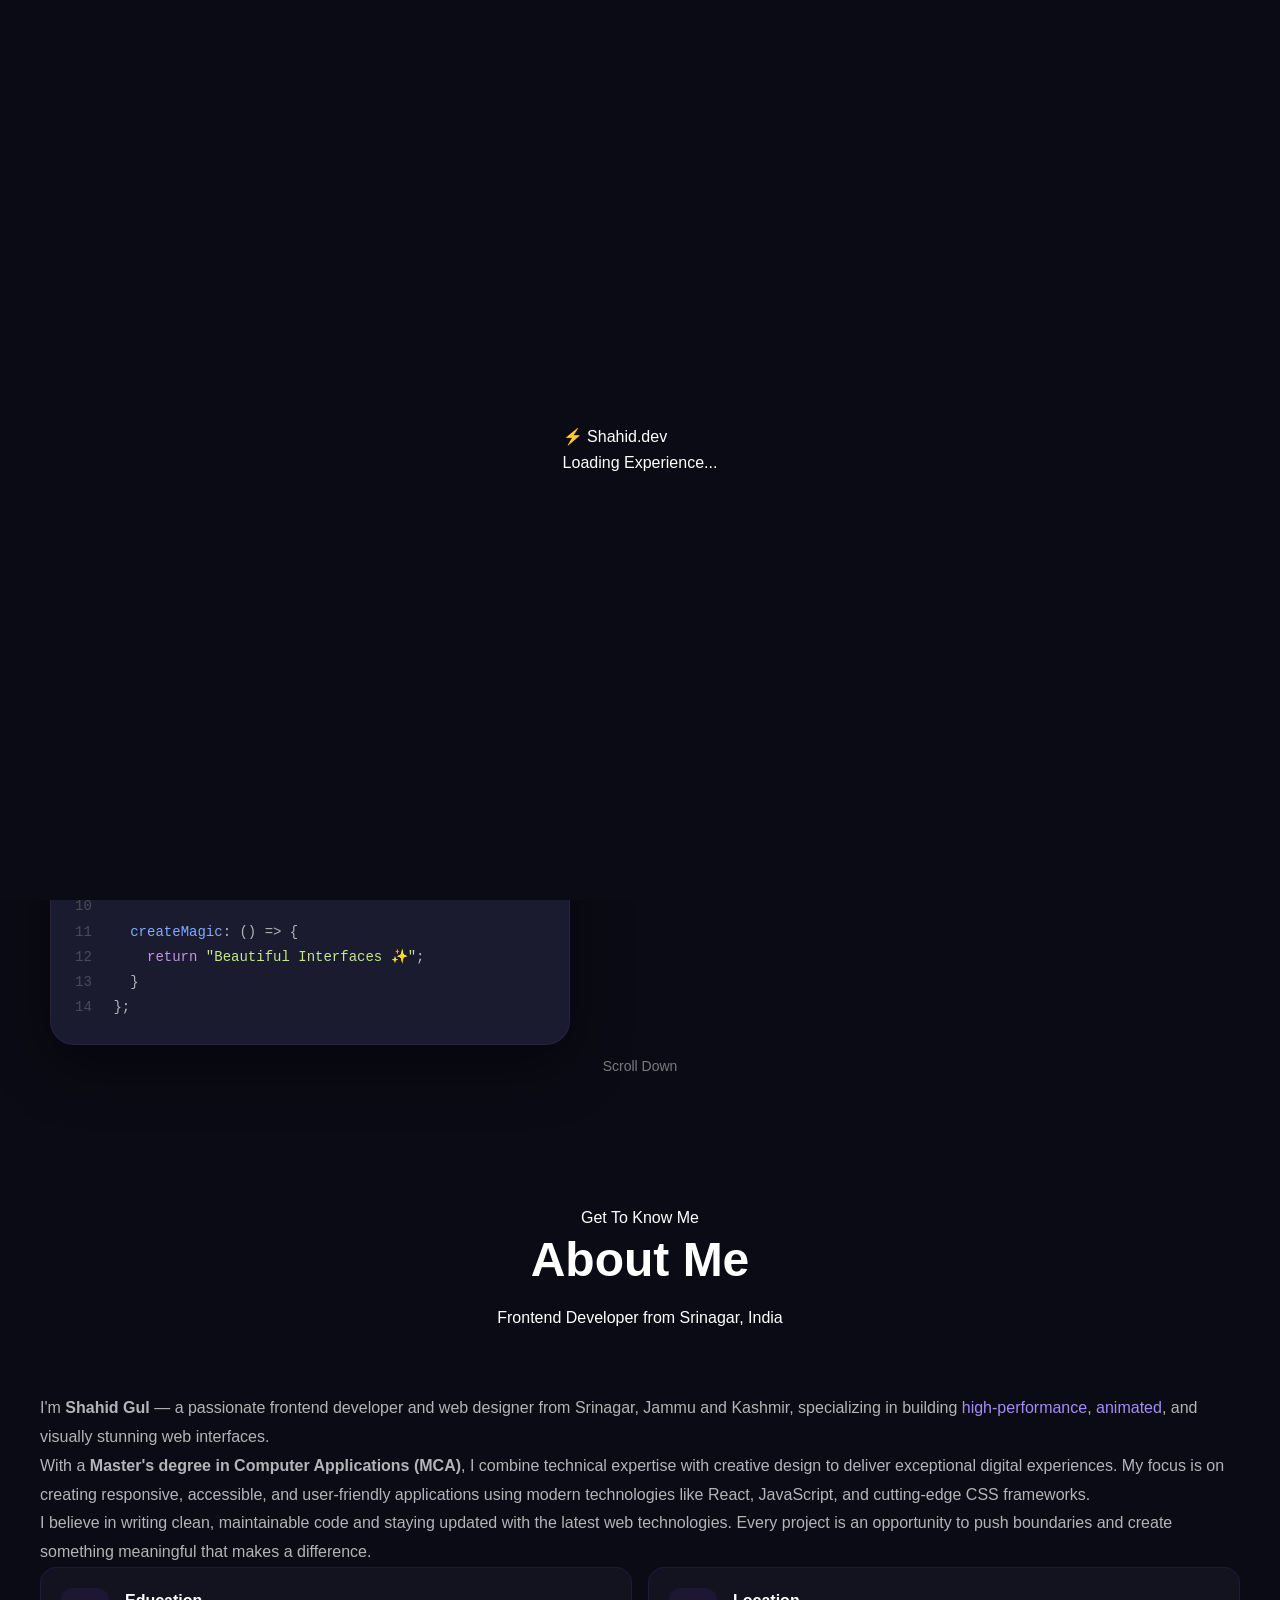
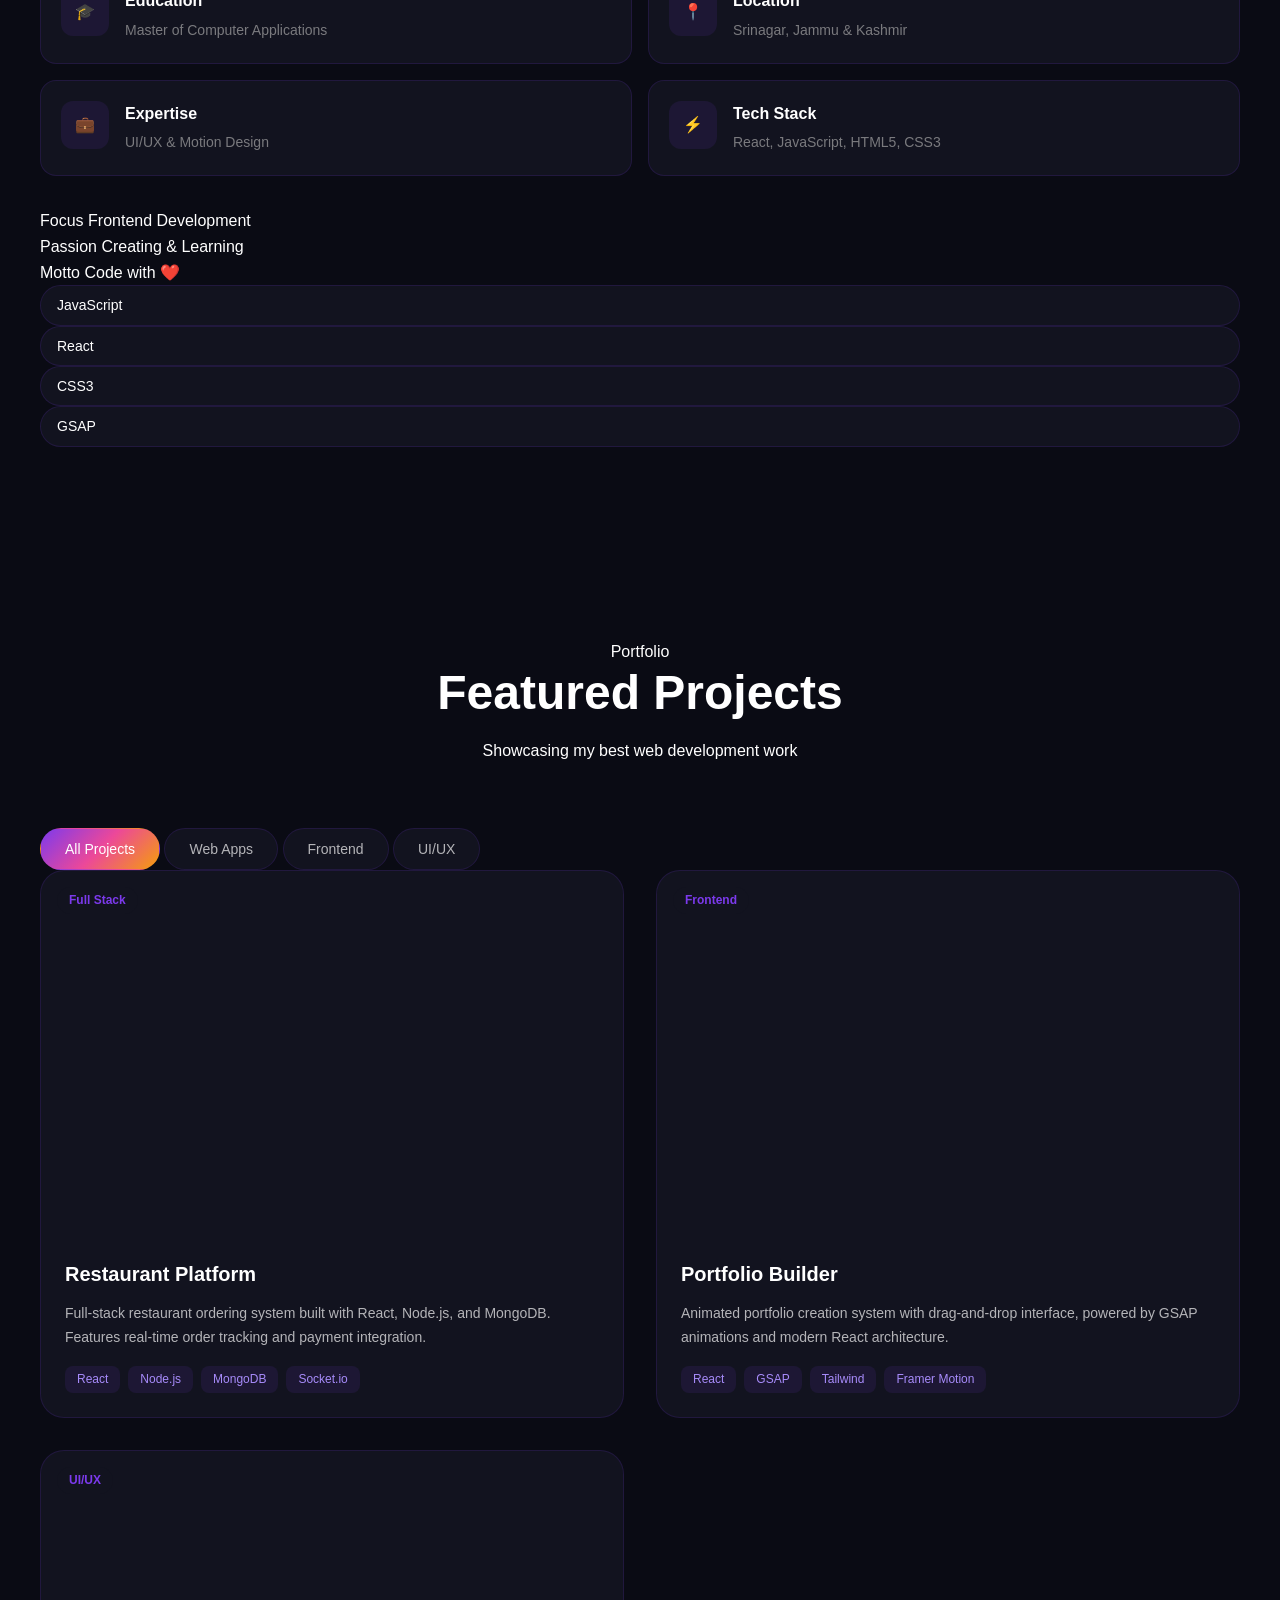
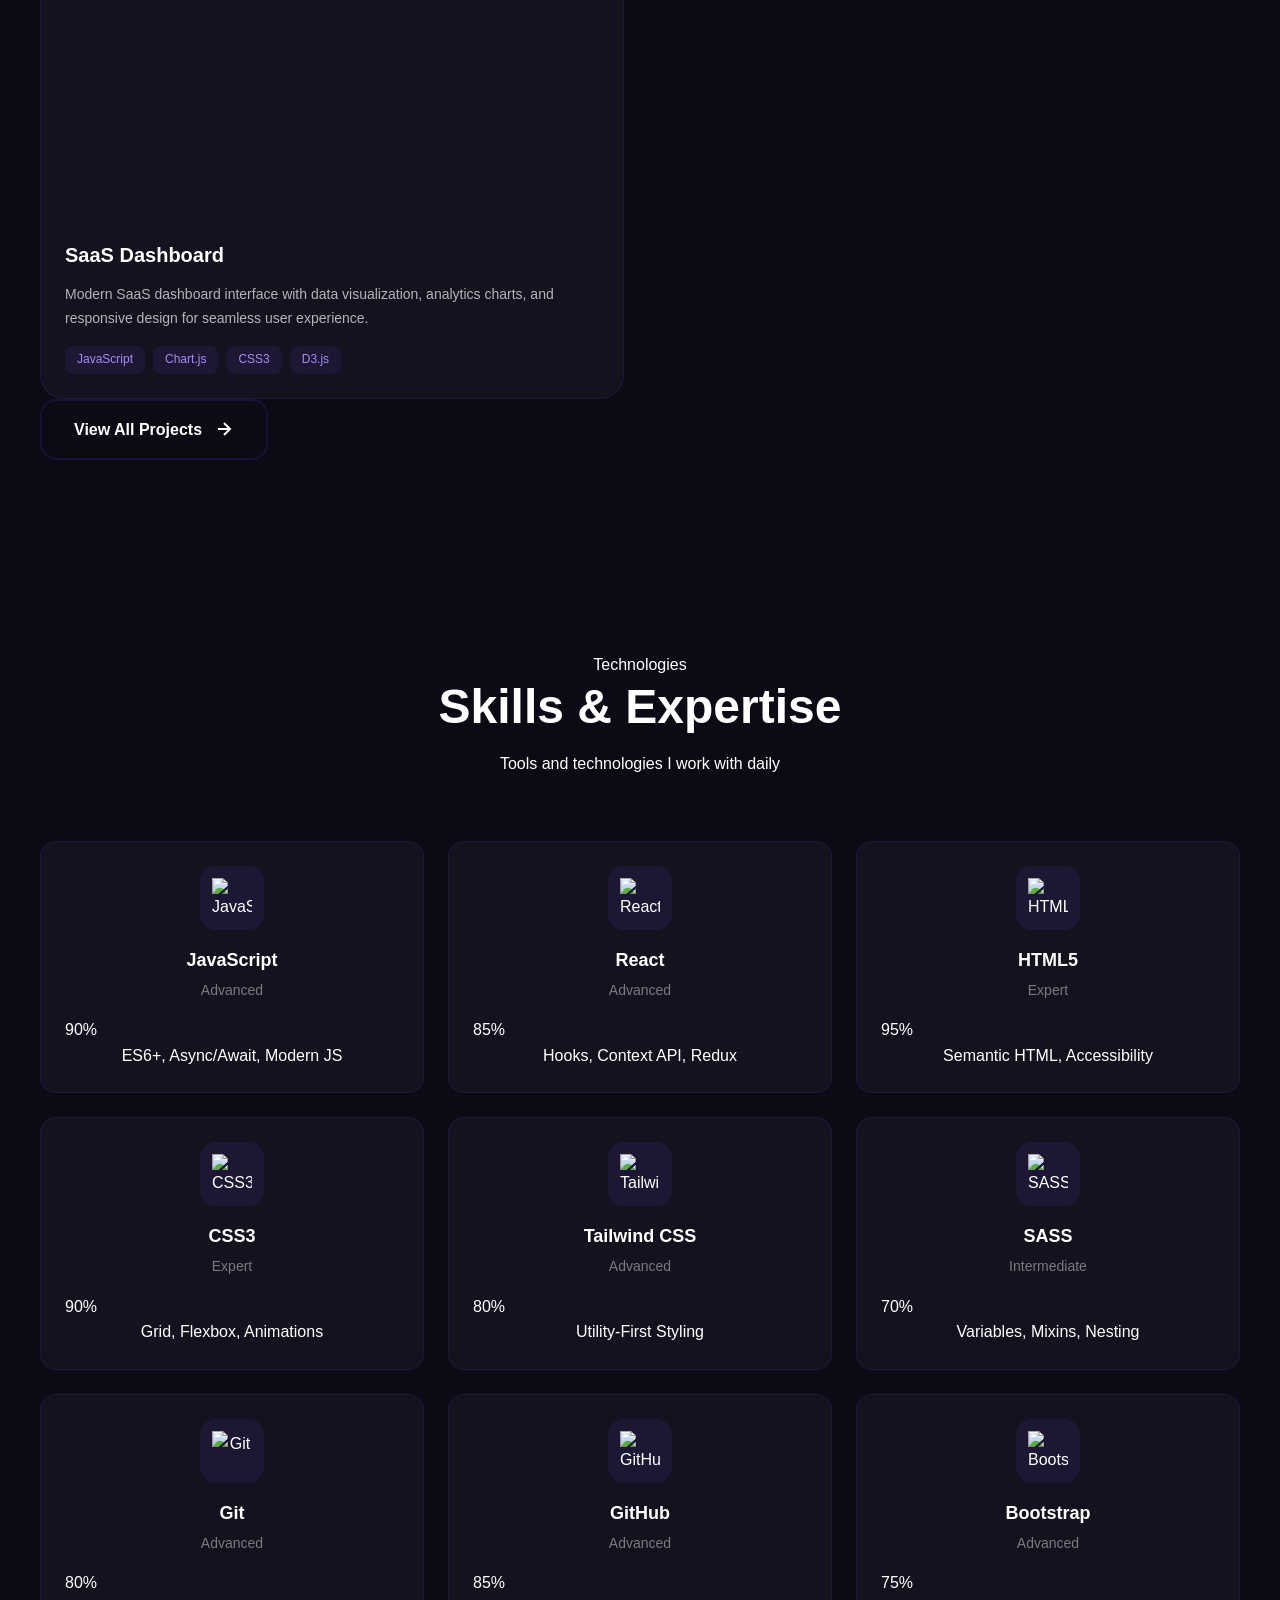
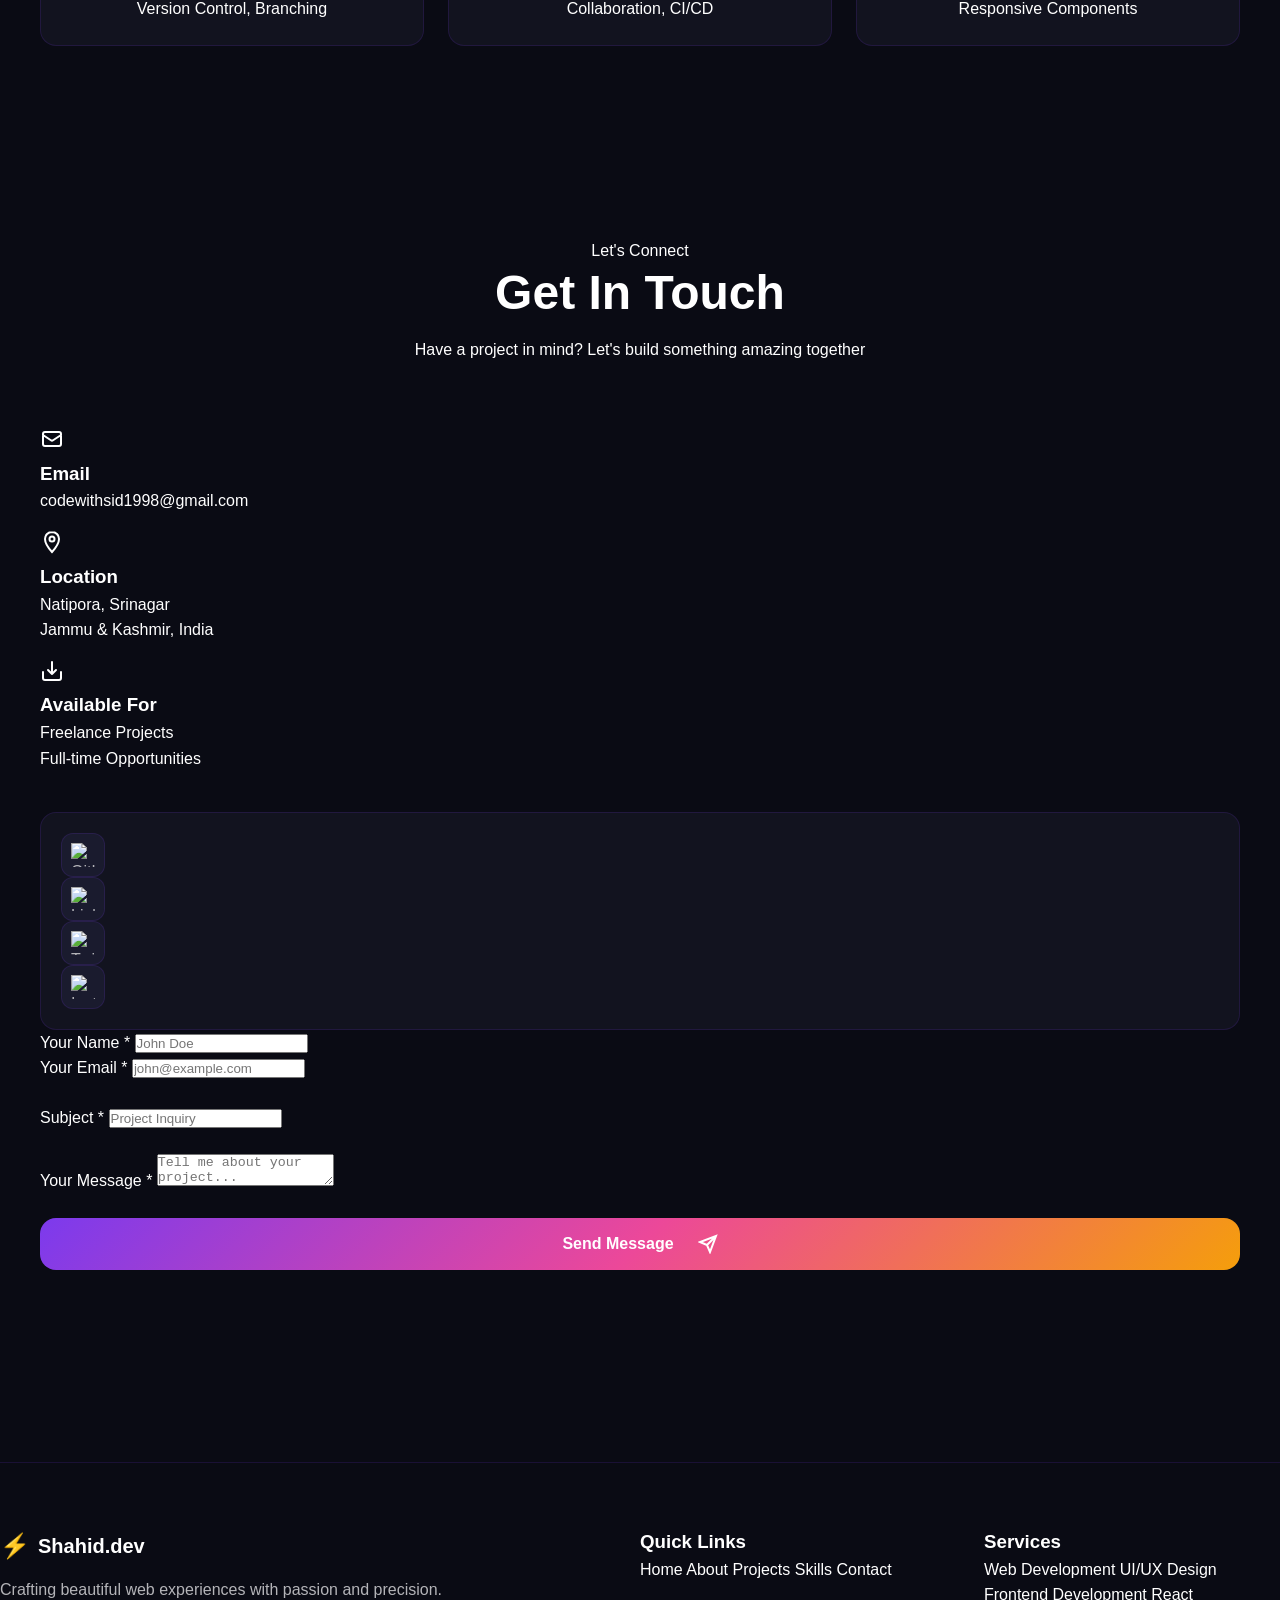
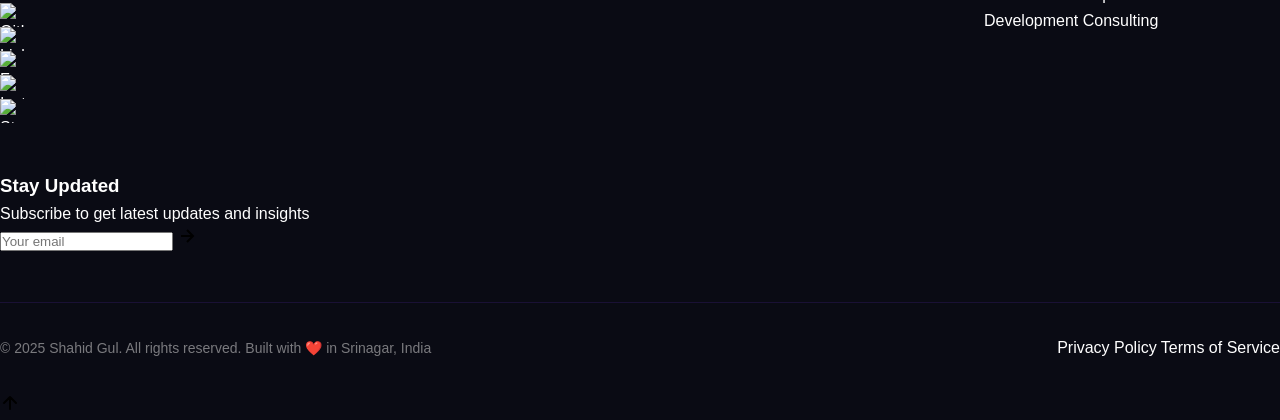
==== commit 4802e299: "Update index.html" ====
--- a/index.html
+++ b/index.html
@@ -1,90 +1,118 @@
 <!DOCTYPE html>
 <html lang="en">
 <head>
-  <meta charset="UTF-8">
-  <meta http-equiv="X-UA-Compatible" content="IE=edge">
-  <meta name="viewport" content="width=device-width, initial-scale=1.0">
-
-  <!-- Primary Meta Tags -->
-  <title>Shahid Gul | Frontend Developer & Web Designer Portfolio</title>
-  <meta name="title" content="Shahid Gul | Frontend Developer & Web Designer Portfolio">
-  <meta name="description" content="Shahid Gul - Frontend Engineer specializing in React, JavaScript, HTML/CSS. MCA Graduate from Srinagar creating high-performance animated web interfaces. View portfolio projects and contact for web development services.">
-  <meta name="keywords" content="Shahid Gul, frontend developer, web developer portfolio, React developer, JavaScript developer, Srinagar developer, MCA graduate, UI developer, web designer Kashmir, frontend engineer">
+  <meta charset="UTF-8" />
+  <meta http-equiv="X-UA-Compatible" content="IE=edge" />
+  <meta name="viewport" content="width=device-width, initial-scale=1.0" />
+
+  <!-- ================= PRIMARY SEO ================= -->
+  <title>Shahid Gul | Frontend Developer in India | React & JavaScript Expert</title>
+
+  <meta name="description"
+    content="Shahid Gul is a Frontend Developer from Srinagar, India specializing in React, JavaScript, UI/UX design and modern animated web applications. View projects and hire for freelance or full-time roles.">
+
+  <meta name="keywords"
+    content="Shahid Gul, Frontend Developer India, React Developer, JavaScript Developer, Web Developer Portfolio, Srinagar Developer, MCA Graduate, UI Developer, Kashmir Developer">
+
   <meta name="author" content="Shahid Gul">
-  <meta name="robots" content="index, follow">
-  <link rel="canonical" href="https://shahidgul19.github.io/portfolio/">
-
-  <!-- Open Graph / Facebook -->
+  <meta name="robots" content="index, follow, max-image-preview:large">
+  <meta name="googlebot" content="index, follow">
+  <meta name="bingbot" content="index, follow">
+
+  <!-- Canonical (Correct for GitHub Pages) -->
+  <link rel="canonical" href="https://shahidgul19.github.io/portfolio/" />
+
+  <!-- ================= GEO SEO BOOST ================= -->
+  <meta name="geo.region" content="IN-JK">
+  <meta name="geo.placename" content="Srinagar">
+  <meta name="geo.position" content="34.0837;74.7973">
+  <meta name="ICBM" content="34.0837, 74.7973">
+
+  <!-- ================= OPEN GRAPH ================= -->
   <meta property="og:type" content="website">
   <meta property="og:url" content="https://shahidgul19.github.io/portfolio/">
-  <meta property="og:title" content="Shahid Gul | Frontend Developer & Web Designer Portfolio">
-  <meta property="og:description" content="Frontend Engineer specializing in React, JavaScript, and animated web interfaces. View my portfolio projects and get in touch for web development services.">
-  <meta property="og:image" content="https://shahidgul19.github.io/portfolio/img/og-image.jpg">
+  <meta property="og:title" content="Shahid Gul | Frontend Developer Portfolio">
+  <meta property="og:description"
+    content="Frontend Developer specializing in React, JavaScript & modern UI development. Explore my projects and skills.">
+  <meta property="og:image"
+    content="https://shahidgul19.github.io/portfolio/img/og-image.jpg">
   <meta property="og:site_name" content="Shahid Gul Portfolio">
-  <meta property="og:locale" content="en_US">
-
-  <!-- Twitter Card -->
+  <meta property="og:locale" content="en_IN">
+
+  <!-- ================= TWITTER SEO ================= -->
   <meta name="twitter:card" content="summary_large_image">
-  <meta name="twitter:url" content="https://shahidgul19.github.io/portfolio/">
-  <meta name="twitter:title" content="Shahid Gul | Frontend Developer Portfolio">
-  <meta name="twitter:description" content="Frontend Engineer specializing in React, JavaScript, and animated web interfaces. MCA Graduate from Srinagar, India.">
-  <meta name="twitter:image" content="https://shahidgul19.github.io/portfolio/img/twitter-card.jpg">
+  <meta name="twitter:title" content="Shahid Gul | Frontend Developer">
+  <meta name="twitter:description"
+    content="Frontend Engineer from India building modern React and JavaScript applications.">
+  <meta name="twitter:image"
+    content="https://shahidgul19.github.io/portfolio/img/twitter-card.jpg">
   <meta name="twitter:creator" content="@Imshahidsid">
 
-  <!-- Favicon -->
-  <link rel="icon" href="/img/alogo.png" type="image/png">
-  <link rel="apple-touch-icon" href="/img/alogo.png">
-
-  <!-- Schema.org JSON-LD -->
+  <!-- ================= FAVICON ================= -->
+  <link rel="icon" href="img/alogo.png" type="image/png">
+  <link rel="apple-touch-icon" href="img/alogo.png">
+
+  <!-- ================= PERFORMANCE BOOST ================= -->
+  <link rel="preconnect" href="https://fonts.googleapis.com">
+  <link rel="preconnect" href="https://fonts.gstatic.com" crossorigin>
+  <link rel="dns-prefetch" href="//cdnjs.cloudflare.com">
+
+  <link href="https://fonts.googleapis.com/css2?family=Poppins:wght@300;400;600;700;800&display=swap"
+    rel="stylesheet">
+
+  <!-- ================= STRUCTURED DATA (SUPER BOOST) ================= -->
   <script type="application/ld+json">
   {
     "@context": "https://schema.org",
     "@type": "Person",
     "name": "Shahid Gul",
-    "url": "https://shahidgul.dev",
+    "url": "https://shahidgul19.github.io/portfolio/",
     "image": "https://shahidgul19.github.io/portfolio/img/profile.jpg",
     "jobTitle": "Frontend Developer",
-    "worksFor": {
-      "@type": "Organization",
-      "name": "Freelance"
-    },
-    "description": "Frontend Engineer specializing in React, JavaScript, HTML/CSS and animated web interfaces",
+    "description": "Frontend Developer specializing in React, JavaScript and modern UI development.",
     "address": {
       "@type": "PostalAddress",
       "addressLocality": "Srinagar",
       "addressRegion": "Jammu and Kashmir",
       "addressCountry": "India"
     },
-    "alumniOf": {
-      "@type": "EducationalOrganization",
-      "name": "University (MCA Graduate)"
-    },
-    "knowsAbout": [
-      "JavaScript", "React", "HTML", "CSS", "Tailwind CSS", "Bootstrap", 
-      "SASS", "Git", "GitHub", "Frontend Development", "Web Design", "UI/UX"
-    ],
     "sameAs": [
       "https://github.com/Shahidsid007",
       "https://linkedin.com/in/shahid-gul-42a1691aa",
-      "https://facebook.com/ishahid.1998",
-      "https://instagram.com/i.mshahid___sid",
       "https://x.com/Imshahidsid",
-      "https://stackoverflow.com/users/14758146"
+      "https://instagram.com/i.mshahid___sid"
+    ],
+    "knowsAbout": [
+      "JavaScript",
+      "React",
+      "HTML",
+      "CSS",
+      "Frontend Development",
+      "Web Design",
+      "UI/UX"
     ]
   }
   </script>
 
-  <!-- Preconnect to external resources -->
-  <link rel="preconnect" href="https://fonts.googleapis.com">
-  <link rel="preconnect" href="https://fonts.gstatic.com" crossorigin>
-  <link rel="preconnect" href="https://cdnjs.cloudflare.com">
-  
-  <!-- Fonts with display=swap for better performance -->
-  <link href="https://fonts.googleapis.com/css2?family=Poppins:wght@300;400;500;600;700;800;900&family=Fira+Code:wght@400;500;600&display=swap" rel="stylesheet">
-
-  <!-- CSS -->
+  <!-- ================= WEBSITE STRUCTURE SCHEMA ================= -->
+  <script type="application/ld+json">
+  {
+    "@context": "https://schema.org",
+    "@type": "WebSite",
+    "name": "Shahid Gul Portfolio",
+    "url": "https://shahidgul19.github.io/portfolio/",
+    "potentialAction": {
+      "@type": "SearchAction",
+      "target": "https://shahidgul19.github.io/portfolio/?search={search_term_string}",
+      "query-input": "required name=search_term_string"
+    }
+  }
+  </script>
+
+  <!-- ================= CSS ================= -->
   <link rel="stylesheet" href="style.css">
 </head>
+
 
 <body class="dark loading">
 
